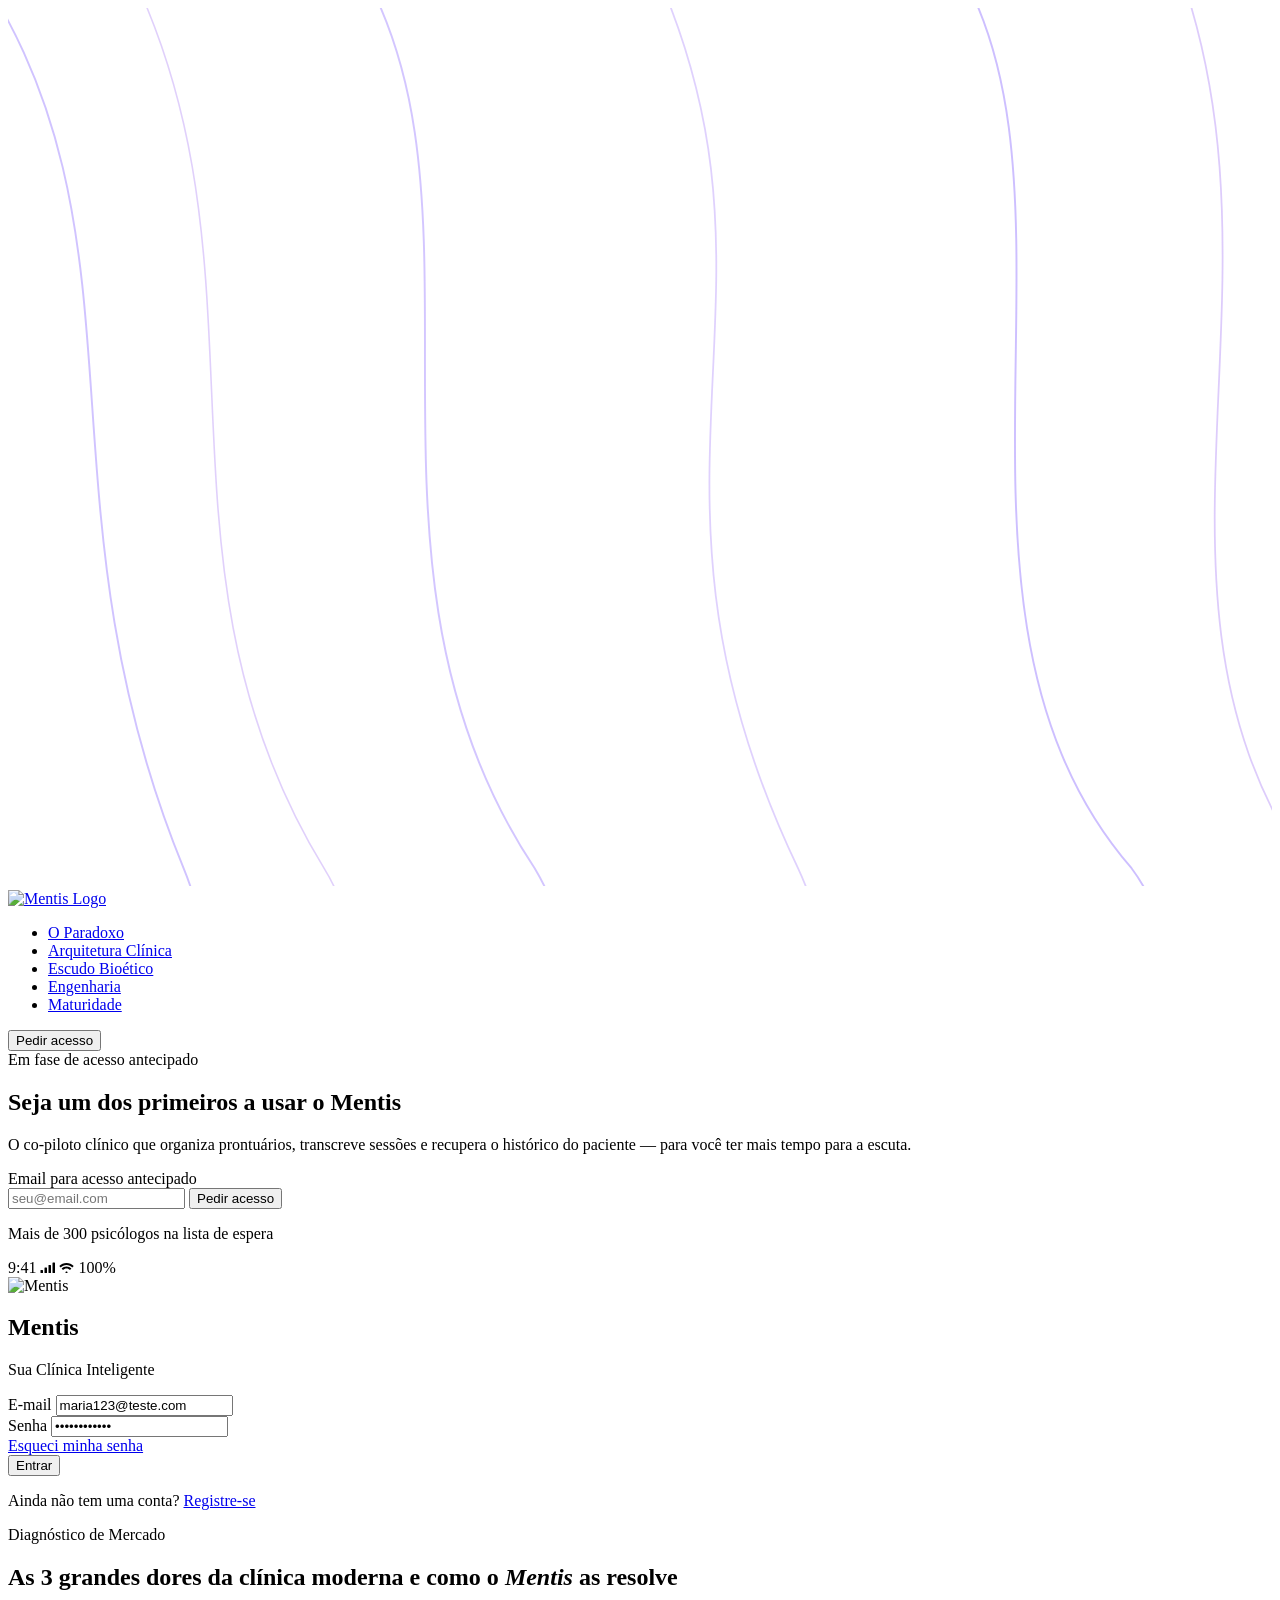
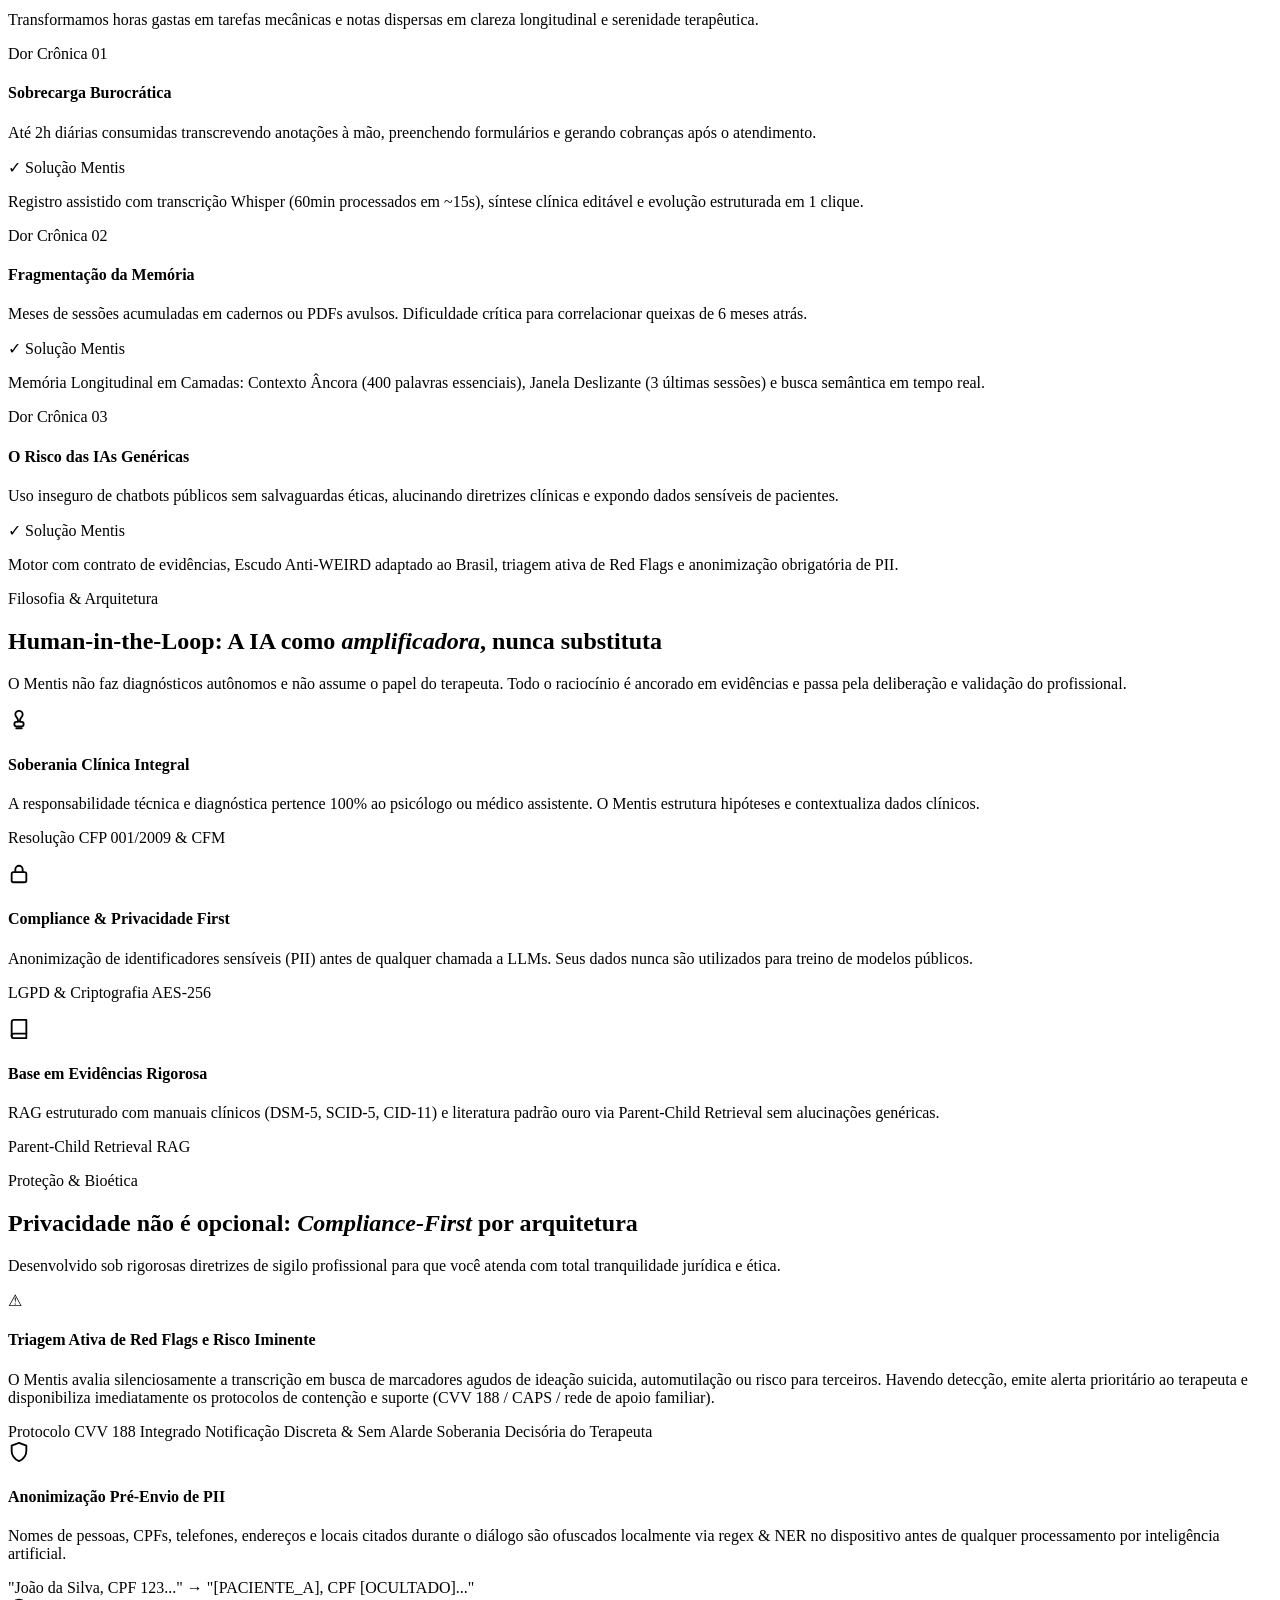
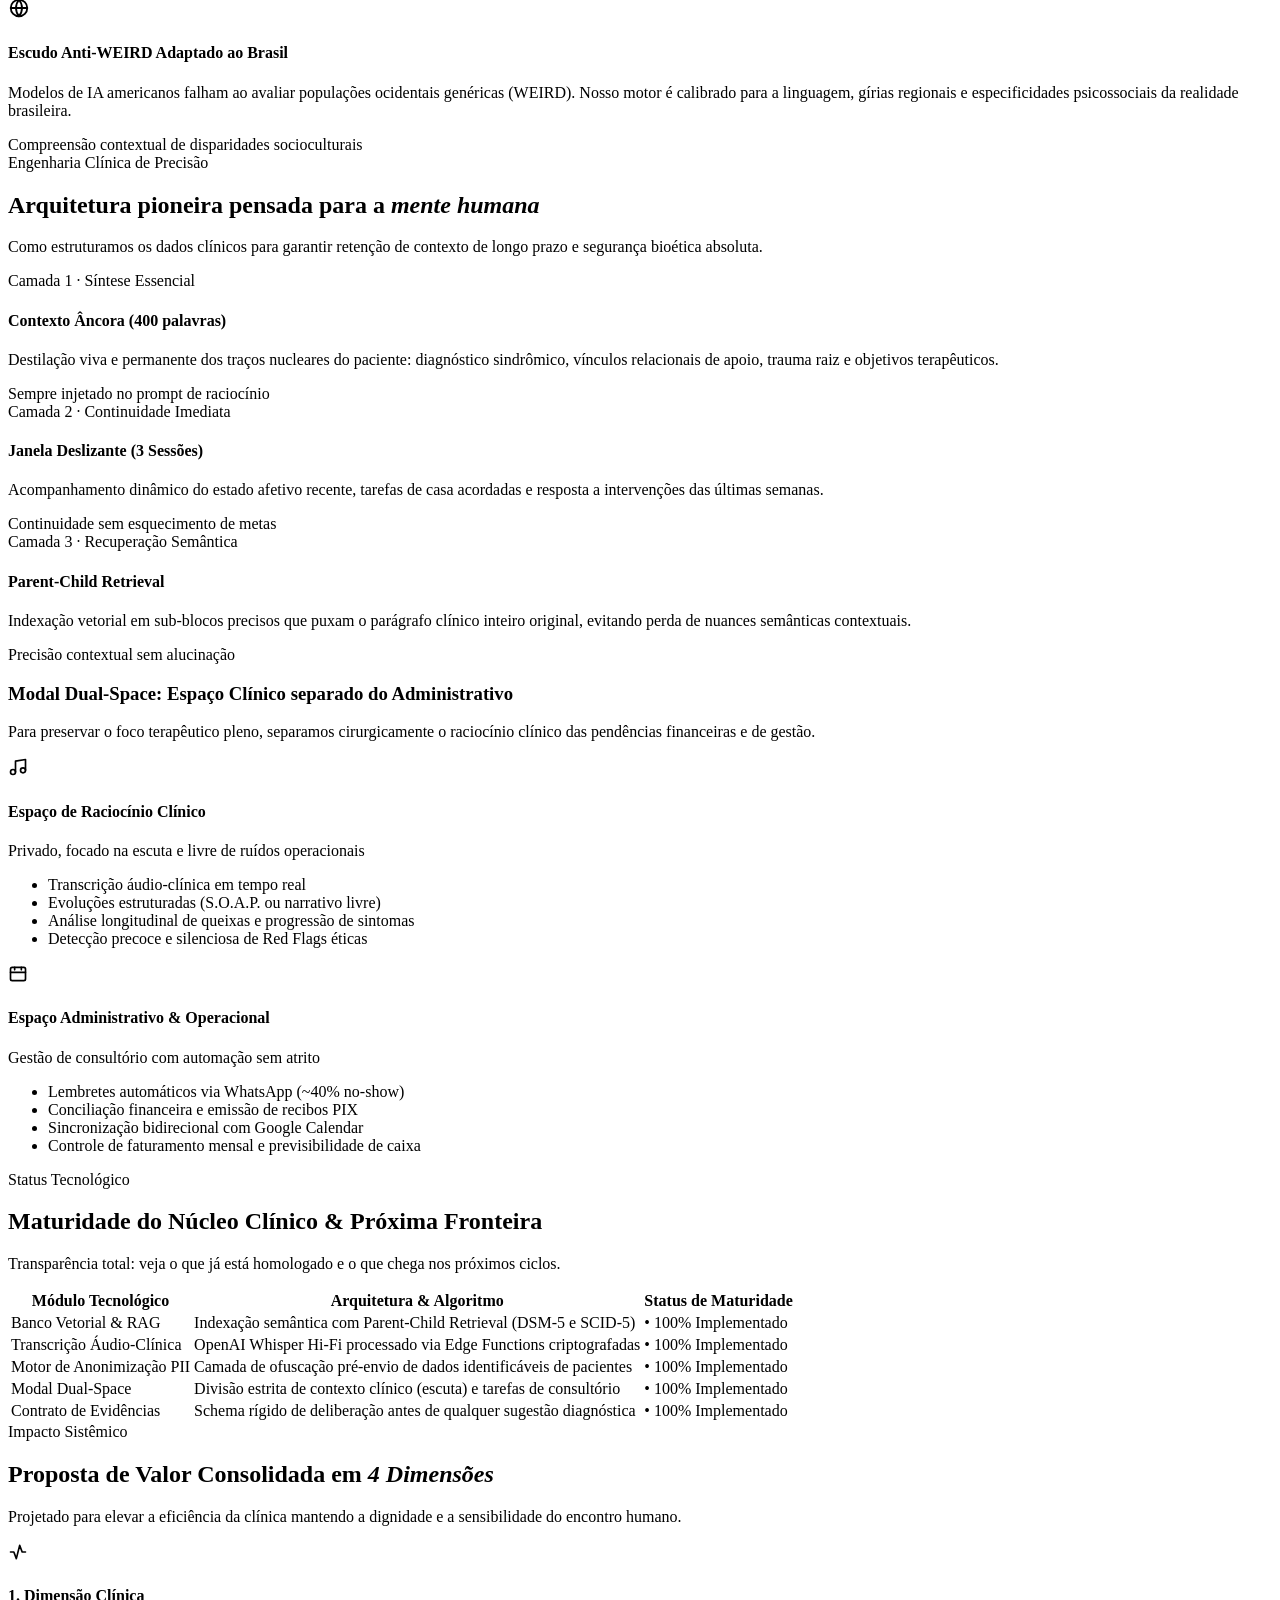
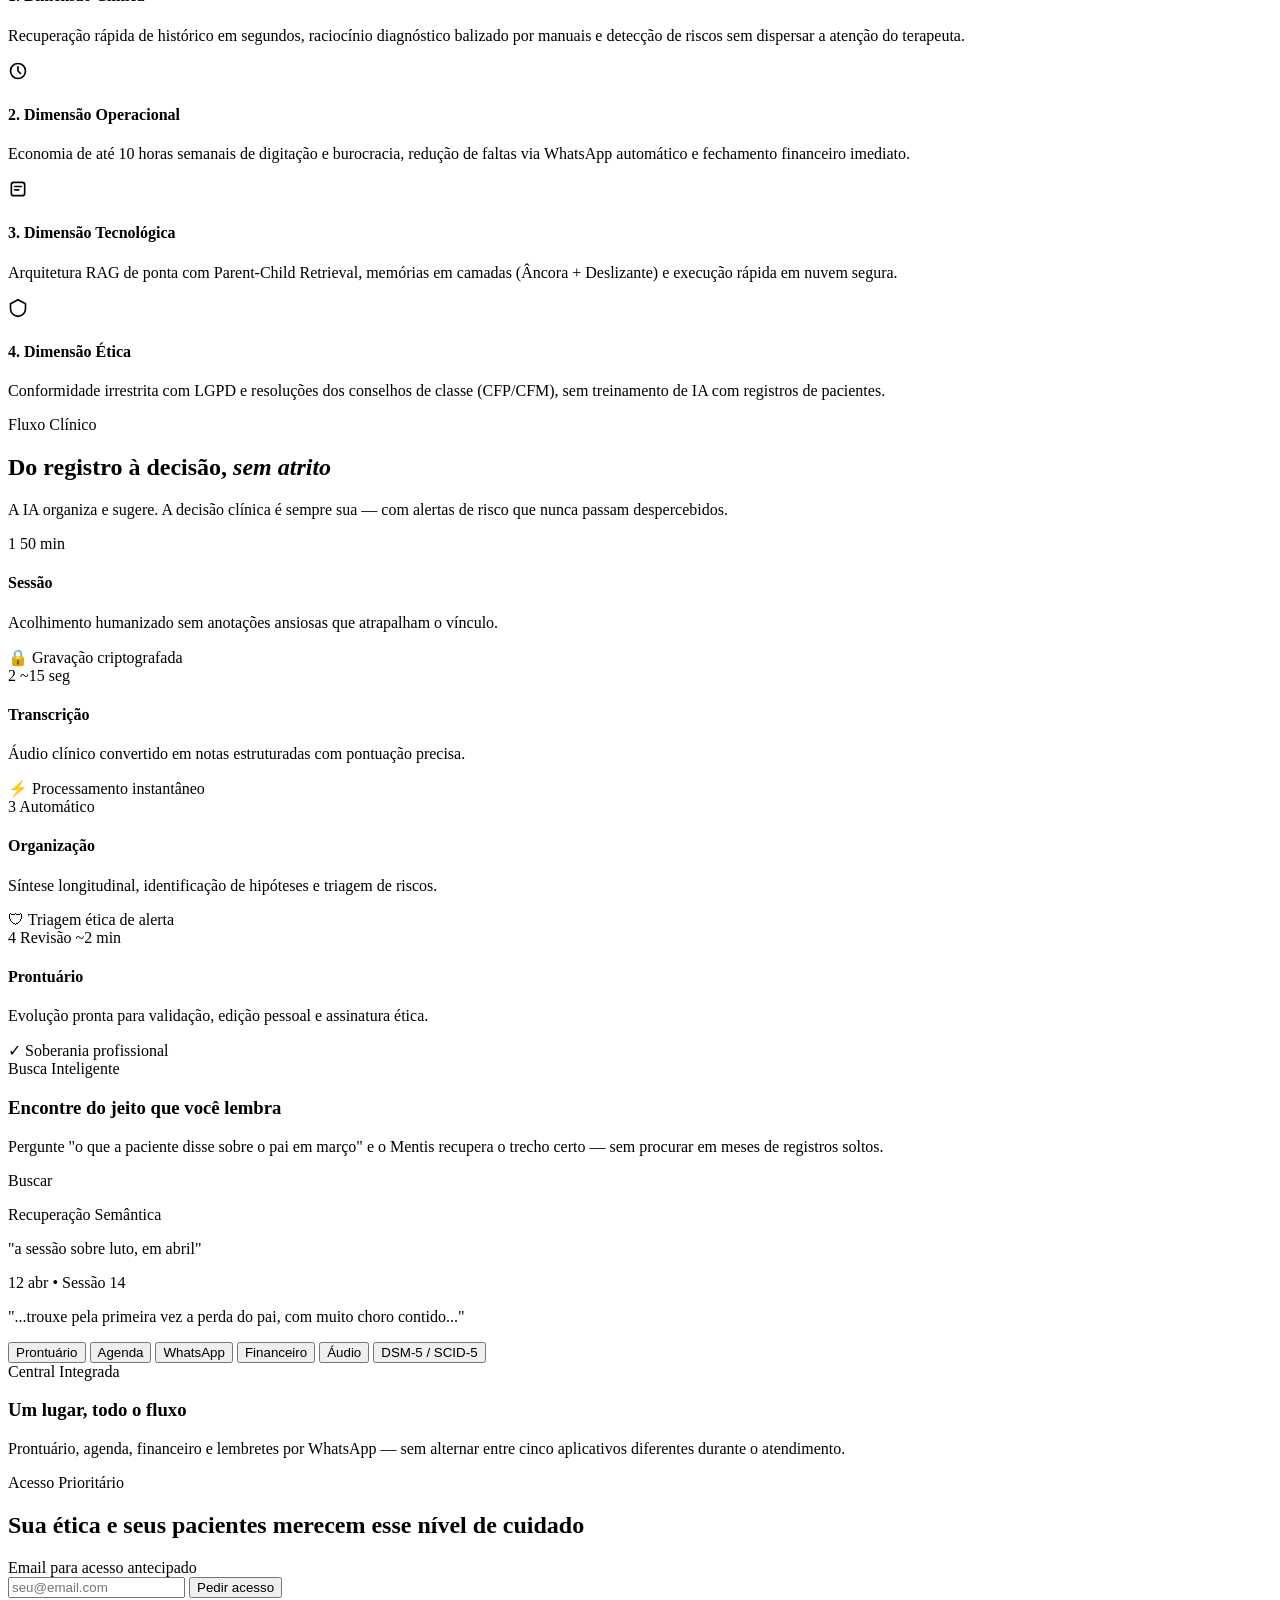
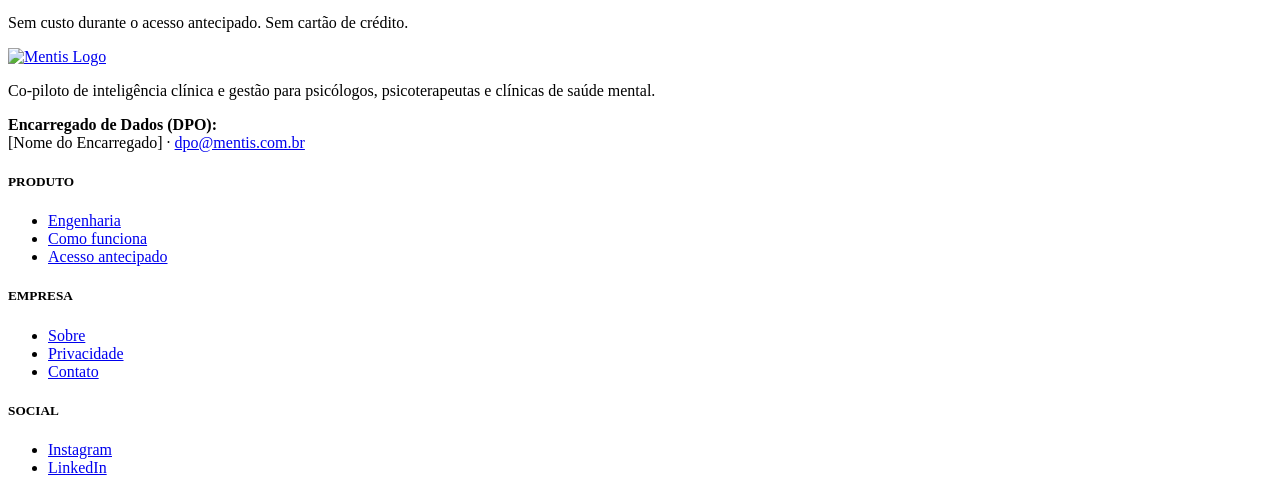
==== index.html @ 3834ee6a "Add files via upload" ====
<!DOCTYPE html>
<html lang="pt-BR">
<head>
    <meta charset="UTF-8">
    <meta name="viewport" content="width=device-width, initial-scale=1.0">
    <title>Mentis - Co-piloto Clínico</title>
    <!-- Favicon (Ícone da aba do navegador) -->
    <link rel="icon" type="image/png" sizes="32x32" href="assets/images/favicon.png">
    <link rel="icon" type="image/png" sizes="16x16" href="assets/images/favicon.png">
    <link rel="apple-touch-icon" sizes="180x180" href="assets/images/favicon.png">
    <link rel="shortcut icon" href="favicon.ico">
    <link rel="stylesheet" href="styles/styles.css">
    <link rel="preconnect" href="https://fonts.googleapis.com">
    <link rel="preconnect" href="https://fonts.gstatic.com" crossorigin>
    <link href="https://fonts.googleapis.com/css2?family=Lora:ital,wght@0,400..700;1,400..700&family=Plus+Jakarta+Sans:ital,wght@0,400..800;1,400..800&display=swap" rel="stylesheet">
</head>
<body>
    <!-- Animated background wavy lines (evidentes e em movimento contínuo) -->
    <div class="bg-lines" aria-hidden="true">
        <svg viewBox="0 0 1440 1000" fill="none" xmlns="http://www.w3.org/2000/svg" preserveAspectRatio="none">
            <path d="M-60 -80 C 180 240, 20 540, 200 980 C 290 1200, 160 1400, 250 1700" stroke="rgba(110, 68, 255, 0.32)" stroke-width="2.2" class="wave-line wave-1"/>
            <path d="M120 -80 C 320 280, 140 620, 360 980 C 470 1160, 310 1360, 420 1700" stroke="rgba(124, 58, 237, 0.24)" stroke-width="1.8" class="wave-line wave-2"/>
            <path d="M380 -80 C 580 200, 360 620, 600 980 C 720 1180, 520 1380, 660 1700" stroke="rgba(110, 68, 255, 0.30)" stroke-width="2.2" class="wave-line wave-3"/>
            <path d="M720 -80 C 920 320, 680 520, 900 980 C 1020 1240, 820 1420, 960 1700" stroke="rgba(139, 92, 246, 0.28)" stroke-width="2" class="wave-line wave-4"/>
            <path d="M1060 -80 C 1260 180, 1020 680, 1280 980 C 1400 1140, 1210 1360, 1340 1700" stroke="rgba(110, 68, 255, 0.34)" stroke-width="2.2" class="wave-line wave-5"/>
            <path d="M1320 -80 C 1480 300, 1260 660, 1480 980 C 1580 1180, 1410 1380, 1520 1700" stroke="rgba(124, 58, 237, 0.26)" stroke-width="2" class="wave-line wave-6"/>
        </svg>
    </div>

    <header class="header">
        <div class="container header__content">
            <a href="#" class="logo" aria-label="Mentis Home" title="Mentis">
                <img src="assets/images/logo.png" alt="Mentis Logo" class="logo__img">
            </a>
            <nav class="nav">
                <ul class="nav__list">
                    <li class="nav__item"><a href="#paradoxo" class="nav__link">O Paradoxo</a></li>
                    <li class="nav__item"><a href="#arquitetura" class="nav__link">Arquitetura Clínica</a></li>
                    <li class="nav__item"><a href="#bioetico" class="nav__link">Escudo Bioético</a></li>
                    <li class="nav__item"><a href="#engenharia" class="nav__link">Engenharia</a></li>
                    <li class="nav__item"><a href="#maturidade" class="nav__link">Maturidade</a></li>
                </ul>
            </nav>
            <button class="btn btn--primary">Pedir acesso</button>
        </div>
    </header>

    <section class="hero" id="sobre">
        <div class="container hero__content">
            <div class="hero__text">
                <div class="status-bubble status-bubble--purple">
                    <span class="status-bubble__dot"></span> Em fase de acesso antecipado
                </div>
                <h1 class="hero__title">Seja um dos primeiros a usar o Mentis</h1>
                <p class="hero__description">
                    O co-piloto clínico que organiza prontuários, transcreve sessões e recupera o histórico do paciente — para você ter mais tempo para a escuta.
                </p>
                <form class="email-form hero__form" id="hero-form">
                    <label for="hero-email" class="visually-hidden">Email para acesso antecipado</label>
                    <div class="email-form__wrapper">
                        <input type="email" id="hero-email" placeholder="seu@email.com" class="email-form__input" required>
                        <button type="submit" class="btn btn--dark">Pedir acesso</button>
                    </div>
                </form>
                <div class="waiting-list">
                    <div class="avatar-group">
                        <span class="avatar avatar--1"></span>
                        <span class="avatar avatar--2"></span>
                        <span class="avatar avatar--3"></span>
                        <span class="avatar avatar--4"></span>
                    </div>
                    <p class="waiting-list__text">Mais de 300 psicólogos na lista de espera</p>
                </div>
            </div>
            
            <!-- Mockup iPhone X com email maria123@teste.com e botão animado -->
            <div class="hero__image">
                <div class="phone-mockup">
                    <div class="iphone-x">
                        <!-- Botões laterais físicos do iPhone X -->
                        <div class="iphone-x__btn-silent"></div>
                        <div class="iphone-x__btn-volup"></div>
                        <div class="iphone-x__btn-voldown"></div>
                        <div class="iphone-x__btn-power"></div>
                        
                        <!-- Moldura externa do iPhone X -->
                        <div class="iphone-x__frame">
                            <!-- Tela interna do iPhone X -->
                            <div class="iphone-x__screen">
                                <!-- Notch característico do iPhone X -->
                                <div class="iphone-x__notch">
                                    <div class="iphone-x__speaker"></div>
                                    <div class="iphone-x__camera"></div>
                                </div>

                                <!-- Barra de Status -->
                                <div class="phone-screen__topbar">
                                    <span class="phone-screen__time">9:41</span>
                                    <span class="phone-screen__icons">
                                        <svg width="15" height="11" viewBox="0 0 15 11" fill="currentColor" class="status-icon"><rect x="0.5" y="8" width="2.5" height="3" rx="0.5"/><rect x="4.5" y="5.5" width="2.5" height="5.5" rx="0.5"/><rect x="8.5" y="3" width="2.5" height="8" rx="0.5"/><rect x="12.5" y="0.5" width="2.5" height="10.5" rx="0.5"/></svg>
                                        <svg width="15" height="11" viewBox="0 0 15 11" fill="currentColor" class="status-icon"><path d="M7.5 3C9.8 3 11.8 3.9 13.3 5.4L14.7 4C12.8 2.2 10.3 1 7.5 1C4.7 1 2.2 2.2 0.3 4L1.7 5.4C3.2 3.9 5.2 3 7.5 3ZM7.5 6.5C8.9 6.5 10.1 7.1 11 8L12.4 6.6C11.1 5.4 9.4 4.5 7.5 4.5C5.6 4.5 3.9 5.4 2.6 6.6L4 8C4.9 7.1 6.1 6.5 7.5 6.5ZM7.5 9.5C8.1 9.5 8.5 9.9 8.5 10.5C8.5 11.1 8.1 11.5 7.5 11.5C6.9 11.5 6.5 11.1 6.5 10.5C6.5 9.9 6.9 9.5 7.5 9.5Z"/></svg>
                                        100%
                                    </span>
                                </div>
                                
                                <!-- Conteúdo interno com email maria123@teste.com -->
                                <div class="phone-login">
                                    <div class="login-brand">
                                        <div class="login-brand__icon-wrap">
                                            <img src="assets/images/mentis-infinity.png" alt="Mentis" class="login-brand__icon">
                                        </div>
                                        <h2 class="login-brand__title">Mentis</h2>
                                        <p class="login-brand__subtitle">Sua Clínica Inteligente</p>
                                    </div>

                                    <form class="login-form" onsubmit="event.preventDefault();">
                                        <div class="login-form__group">
                                            <label class="login-form__label">E-mail</label>
                                            <input type="email" class="login-form__input" value="maria123@teste.com" readonly>
                                        </div>

                                        <div class="login-form__group">
                                            <label class="login-form__label">Senha</label>
                                            <input type="password" class="login-form__input" value="123456789012" readonly>
                                        </div>

                                        <div class="login-form__forgot">
                                            <a href="#" class="login-form__forgot-link">Esqueci minha senha</a>
                                        </div>

                                        <!-- Botão que se movimenta ao passar o mouse -->
                                        <button type="button" class="login-btn-entrar">Entrar</button>

                                        <p class="login-footer-text">
                                            Ainda não tem uma conta? <a href="#" class="login-footer-link">Registre-se</a>
                                        </p>
                                    </form>
                                </div>

                                <!-- Barra Home Indicator clássica do iPhone X -->
                                <div class="iphone-x__home-indicator"></div>
                            </div>
                        </div>
                    </div>
                </div>
            </div>
        </div>
    </section>

    <!-- ===================== O PARADOXO (Diagnóstico de Mercado) ===================== -->
    <section class="pain-section" id="paradoxo">
        <div class="container">
            <div class="section-tagline-wrapper">
                <span class="tagline-badge">
                    <span class="tagline-badge__dot"></span> Diagnóstico de Mercado
                </span>
            </div>
            <h2 class="section-title section-title--centered">As 3 grandes dores da clínica moderna e como o <em class="text-accent">Mentis</em> as resolve</h2>
            <p class="section-description section-description--centered">
                Transformamos horas gastas em tarefas mecânicas e notas dispersas em clareza longitudinal e serenidade terapêutica.
            </p>
            <div class="feature-cards">
                <div class="card pain-card">
                    <span class="category-box category-box--danger">Dor Crônica 01</span>
                    <h4 class="card__title">Sobrecarga Burocrática</h4>
                    <p class="card__description">
                        Até 2h diárias consumidas transcrevendo anotações à mão, preenchendo formulários e gerando cobranças após o atendimento.
                    </p>
                    <div class="solution-box">
                        <p class="solution-box__title">&check; Solução Mentis</p>
                        <p class="solution-box__text">Registro assistido com transcrição Whisper (60min processados em ~15s), síntese clínica editável e evolução estruturada em 1 clique.</p>
                    </div>
                </div>
                <div class="card pain-card">
                    <span class="category-box category-box--warning">Dor Crônica 02</span>
                    <h4 class="card__title">Fragmentação da Memória</h4>
                    <p class="card__description">
                        Meses de sessões acumuladas em cadernos ou PDFs avulsos. Dificuldade crítica para correlacionar queixas de 6 meses atrás.
                    </p>
                    <div class="solution-box">
                        <p class="solution-box__title">&check; Solução Mentis</p>
                        <p class="solution-box__text">Memória Longitudinal em Camadas: Contexto Âncora (400 palavras essenciais), Janela Deslizante (3 últimas sessões) e busca semântica em tempo real.</p>
                    </div>
                </div>
                <div class="card pain-card">
                    <span class="category-box category-box--danger">Dor Crônica 03</span>
                    <h4 class="card__title">O Risco das IAs Genéricas</h4>
                    <p class="card__description">
                        Uso inseguro de chatbots públicos sem salvaguardas éticas, alucinando diretrizes clínicas e expondo dados sensíveis de pacientes.
                    </p>
                    <div class="solution-box">
                        <p class="solution-box__title">&check; Solução Mentis</p>
                        <p class="solution-box__text">Motor com contrato de evidências, Escudo Anti-WEIRD adaptado ao Brasil, triagem ativa de Red Flags e anonimização obrigatória de PII.</p>
                    </div>
                </div>
            </div>
        </div>
    </section>

    <!-- ===================== ARQUITETURA CLÍNICA (Human-in-the-Loop) ===================== -->
    <section class="philosophy-section" id="arquitetura">
        <div class="container">
            <div class="section-tagline-wrapper">
                <span class="tagline-badge">
                    <span class="tagline-badge__dot"></span> Filosofia &amp; Arquitetura
                </span>
            </div>
            <h2 class="section-title section-title--centered">Human-in-the-Loop: A IA como <em class="text-accent">amplificadora</em>, nunca substituta</h2>
            <p class="section-description section-description--centered">
                O Mentis não faz diagnósticos autônomos e não assume o papel do terapeuta. Todo o raciocínio é ancorado em evidências e passa pela deliberação e validação do profissional.
            </p>
            <div class="feature-cards">
                <div class="card icon-card">
                    <div class="icon-badge icon-badge--purple">
                        <svg width="22" height="22" viewBox="0 0 24 24" fill="none" stroke="currentColor" stroke-width="2" stroke-linecap="round" stroke-linejoin="round"><path d="M12 2a4 4 0 0 0-4 4c0 1.5.8 2.4 1.5 3.2C10.2 10 11 11 11 13v1H9a2 2 0 0 0-2 2v1a2 2 0 0 0 2 2h6a2 2 0 0 0 2-2v-1a2 2 0 0 0-2-2h-2v-1c0-2 .8-3 1.5-3.8.7-.8 1.5-1.7 1.5-3.2a4 4 0 0 0-4-4Z"/><path d="M9 21h6"/></svg>
                    </div>
                    <h4 class="card__title">Soberania Clínica Integral</h4>
                    <p class="card__description">
                        A responsabilidade técnica e diagnóstica pertence 100% ao psicólogo ou médico assistente. O Mentis estrutura hipóteses e contextualiza dados clínicos.
                    </p>
                    <p class="card__note card__note--purple">Resolução CFP 001/2009 &amp; CFM</p>
                </div>
                <div class="card icon-card">
                    <div class="icon-badge icon-badge--green">
                        <svg width="22" height="22" viewBox="0 0 24 24" fill="none" stroke="currentColor" stroke-width="2" stroke-linecap="round" stroke-linejoin="round"><rect x="4" y="10" width="16" height="11" rx="2"/><path d="M8 10V7a4 4 0 0 1 8 0v3"/></svg>
                    </div>
                    <h4 class="card__title">Compliance &amp; Privacidade First</h4>
                    <p class="card__description">
                        Anonimização de identificadores sensíveis (PII) antes de qualquer chamada a LLMs. Seus dados nunca são utilizados para treino de modelos públicos.
                    </p>
                    <p class="card__note card__note--green">LGPD &amp; Criptografia AES-256</p>
                </div>
                <div class="card icon-card">
                    <div class="icon-badge icon-badge--blue">
                        <svg width="22" height="22" viewBox="0 0 24 24" fill="none" stroke="currentColor" stroke-width="2" stroke-linecap="round" stroke-linejoin="round"><path d="M4 19.5A2.5 2.5 0 0 1 6.5 17H20"/><path d="M6.5 2H20v20H6.5A2.5 2.5 0 0 1 4 19.5v-15A2.5 2.5 0 0 1 6.5 2Z"/></svg>
                    </div>
                    <h4 class="card__title">Base em Evidências Rigorosa</h4>
                    <p class="card__description">
                        RAG estruturado com manuais clínicos (DSM-5, SCID-5, CID-11) e literatura padrão ouro via Parent-Child Retrieval sem alucinações genéricas.
                    </p>
                    <p class="card__note card__note--blue">Parent-Child Retrieval RAG</p>
                </div>
            </div>
        </div>
    </section>

    <!-- ===================== ESCUDO BIOÉTICO (Proteção & Bioética) ===================== -->
    <section class="bioethics-section" id="bioetico">
        <div class="container">
            <div class="section-tagline-wrapper">
                <span class="tagline-badge">
                    <span class="tagline-badge__dot"></span> Proteção &amp; Bioética
                </span>
            </div>
            <h2 class="section-title section-title--centered">Privacidade não é opcional: <em class="text-accent">Compliance-First</em> por arquitetura</h2>
            <p class="section-description section-description--centered">
                Desenvolvido sob rigorosas diretrizes de sigilo profissional para que você atenda com total tranquilidade jurídica e ética.
            </p>
            <div class="alert-box">
                <div class="alert-box__icon">&#9888;</div>
                <div class="alert-box__body">
                    <h4 class="alert-box__title">Triagem Ativa de Red Flags e Risco Iminente</h4>
                    <p class="alert-box__text">
                        O Mentis avalia silenciosamente a transcrição em busca de marcadores agudos de ideação suicida, automutilação ou risco para terceiros. Havendo detecção, emite alerta prioritário ao terapeuta e disponibiliza imediatamente os protocolos de contenção e suporte (CVV 188 / CAPS / rede de apoio familiar).
                    </p>
                    <div class="alert-box__tags">
                        <span class="pill-tag pill-tag--danger">Protocolo CVV 188 Integrado</span>
                        <span class="pill-tag pill-tag--danger">Notificação Discreta &amp; Sem Alarde</span>
                        <span class="pill-tag pill-tag--danger">Soberania Decisória do Terapeuta</span>
                    </div>
                </div>
            </div>
            <div class="feature-cards feature-cards--top-gap">
                <div class="card icon-card">
                    <div class="icon-badge icon-badge--purple">
                        <svg width="22" height="22" viewBox="0 0 24 24" fill="none" stroke="currentColor" stroke-width="2" stroke-linecap="round" stroke-linejoin="round"><path d="M12 2 4 5v6c0 5 3.4 9 8 11 4.6-2 8-6 8-11V5l-8-3Z"/></svg>
                    </div>
                    <h4 class="card__title">Anonimização Pré-Envio de PII</h4>
                    <p class="card__description">
                        Nomes de pessoas, CPFs, telefones, endereços e locais citados durante o diálogo são ofuscados localmente via regex &amp; NER no dispositivo antes de qualquer processamento por inteligência artificial.
                    </p>
                    <div class="code-box">"João da Silva, CPF 123..." &rarr; "[PACIENTE_A], CPF [OCULTADO]..."</div>
                </div>
                <div class="card icon-card">
                    <div class="icon-badge icon-badge--blue">
                        <svg width="22" height="22" viewBox="0 0 24 24" fill="none" stroke="currentColor" stroke-width="2" stroke-linecap="round" stroke-linejoin="round"><circle cx="12" cy="12" r="9"/><path d="M3 12h18M12 3a14 14 0 0 1 0 18 14 14 0 0 1 0-18Z"/></svg>
                    </div>
                    <h4 class="card__title">Escudo Anti-WEIRD Adaptado ao Brasil</h4>
                    <p class="card__description">
                        Modelos de IA americanos falham ao avaliar populações ocidentais genéricas (WEIRD). Nosso motor é calibrado para a linguagem, gírias regionais e especificidades psicossociais da realidade brasileira.
                    </p>
                    <div class="code-box">Compreensão contextual de disparidades socioculturais</div>
                </div>
            </div>
        </div>
    </section>

    <!-- ===================== ENGENHARIA (Engenharia Clínica de Precisão + Modal Dual-Space) ===================== -->
    <section class="engineering-section" id="engenharia">
        <div class="container">
            <div class="section-tagline-wrapper">
                <span class="tagline-badge">
                    <span class="tagline-badge__dot"></span> Engenharia Clínica de Precisão
                </span>
            </div>
            <h2 class="section-title section-title--centered">Arquitetura pioneira pensada para a <em class="text-accent">mente humana</em></h2>
            <p class="section-description section-description--centered">
                Como estruturamos os dados clínicos para garantir retenção de contexto de longo prazo e segurança bioética absoluta.
            </p>
            <div class="feature-cards">
                <div class="card icon-card">
                    <span class="category-box">Camada 1 &middot; Síntese Essencial</span>
                    <h4 class="card__title">Contexto Âncora (400 palavras)</h4>
                    <p class="card__description">
                        Destilação viva e permanente dos traços nucleares do paciente: diagnóstico sindrômico, vínculos relacionais de apoio, trauma raiz e objetivos terapêuticos.
                    </p>
                    <div class="code-box">Sempre injetado no prompt de raciocínio</div>
                </div>
                <div class="card icon-card">
                    <span class="category-box">Camada 2 &middot; Continuidade Imediata</span>
                    <h4 class="card__title">Janela Deslizante (3 Sessões)</h4>
                    <p class="card__description">
                        Acompanhamento dinâmico do estado afetivo recente, tarefas de casa acordadas e resposta a intervenções das últimas semanas.
                    </p>
                    <div class="code-box">Continuidade sem esquecimento de metas</div>
                </div>
                <div class="card icon-card">
                    <span class="category-box">Camada 3 &middot; Recuperação Semântica</span>
                    <h4 class="card__title">Parent-Child Retrieval</h4>
                    <p class="card__description">
                        Indexação vetorial em sub-blocos precisos que puxam o parágrafo clínico inteiro original, evitando perda de nuances semânticas contextuais.
                    </p>
                    <div class="code-box">Precisão contextual sem alucinação</div>
                </div>
            </div>

            <div class="subsection">
                <h3 class="subsection-title">Modal Dual-Space: Espaço Clínico separado do Administrativo</h3>
                <p class="section-description section-description--centered">
                    Para preservar o foco terapêutico pleno, separamos cirurgicamente o raciocínio clínico das pendências financeiras e de gestão.
                </p>
                <div class="dual-space-grid">
                    <div class="dual-card dual-card--purple">
                        <div class="dual-card__header">
                            <div class="icon-badge icon-badge--purple">
                                <svg width="20" height="20" viewBox="0 0 24 24" fill="none" stroke="currentColor" stroke-width="2" stroke-linecap="round" stroke-linejoin="round"><path d="M9 18V5l12-2v13"/><circle cx="6" cy="18" r="3"/><circle cx="18" cy="16" r="3"/></svg>
                            </div>
                            <div>
                                <h4 class="dual-card__title">Espaço de Raciocínio Clínico</h4>
                                <p class="dual-card__subtitle">Privado, focado na escuta e livre de ruídos operacionais</p>
                            </div>
                        </div>
                        <ul class="check-list">
                            <li>Transcrição áudio-clínica em tempo real</li>
                            <li>Evoluções estruturadas (S.O.A.P. ou narrativo livre)</li>
                            <li>Análise longitudinal de queixas e progressão de sintomas</li>
                            <li>Detecção precoce e silenciosa de Red Flags éticas</li>
                        </ul>
                    </div>
                    <div class="dual-card dual-card--green">
                        <div class="dual-card__header">
                            <div class="icon-badge icon-badge--green">
                                <svg width="20" height="20" viewBox="0 0 24 24" fill="none" stroke="currentColor" stroke-width="2" stroke-linecap="round" stroke-linejoin="round"><rect x="3" y="4" width="18" height="16" rx="2"/><path d="M3 10h18M8 4v3M16 4v3"/></svg>
                            </div>
                            <div>
                                <h4 class="dual-card__title">Espaço Administrativo &amp; Operacional</h4>
                                <p class="dual-card__subtitle">Gestão de consultório com automação sem atrito</p>
                            </div>
                        </div>
                        <ul class="check-list">
                            <li>Lembretes automáticos via WhatsApp (~40% no-show)</li>
                            <li>Conciliação financeira e emissão de recibos PIX</li>
                            <li>Sincronização bidirecional com Google Calendar</li>
                            <li>Controle de faturamento mensal e previsibilidade de caixa</li>
                        </ul>
                    </div>
                </div>
            </div>
        </div>
    </section>

    <!-- ===================== MATURIDADE (Status Tecnológico) ===================== -->
    <section class="maturity-section" id="maturidade">
        <div class="container">
            <div class="section-tagline-wrapper">
                <span class="tagline-badge">
                    <span class="tagline-badge__dot"></span> Status Tecnológico
                </span>
            </div>
            <h2 class="section-title section-title--centered">Maturidade do Núcleo Clínico &amp; Próxima Fronteira</h2>
            <p class="section-description section-description--centered">
                Transparência total: veja o que já está homologado e o que chega nos próximos ciclos.
            </p>
            <div class="maturity-table-wrapper">
                <table class="maturity-table">
                    <thead>
                        <tr>
                            <th>Módulo Tecnológico</th>
                            <th>Arquitetura &amp; Algoritmo</th>
                            <th>Status de Maturidade</th>
                        </tr>
                    </thead>
                    <tbody>
                        <tr>
                            <td class="maturity-table__module">Banco Vetorial &amp; RAG</td>
                            <td>Indexação semântica com Parent-Child Retrieval (DSM-5 e SCID-5)</td>
                            <td><span class="pill-status pill-status--success">&bull; 100% Implementado</span></td>
                        </tr>
                        <tr>
                            <td class="maturity-table__module">Transcrição Áudio-Clínica</td>
                            <td>OpenAI Whisper Hi-Fi processado via Edge Functions criptografadas</td>
                            <td><span class="pill-status pill-status--success">&bull; 100% Implementado</span></td>
                        </tr>
                        <tr>
                            <td class="maturity-table__module">Motor de Anonimização PII</td>
                            <td>Camada de ofuscação pré-envio de dados identificáveis de pacientes</td>
                            <td><span class="pill-status pill-status--success">&bull; 100% Implementado</span></td>
                        </tr>
                        <tr>
                            <td class="maturity-table__module">Modal Dual-Space</td>
                            <td>Divisão estrita de contexto clínico (escuta) e tarefas de consultório</td>
                            <td><span class="pill-status pill-status--success">&bull; 100% Implementado</span></td>
                        </tr>
                        <tr>
                            <td class="maturity-table__module">Contrato de Evidências</td>
                            <td>Schema rígido de deliberação antes de qualquer sugestão diagnóstica</td>
                            <td><span class="pill-status pill-status--success">&bull; 100% Implementado</span></td>
                        </tr>
                    </tbody>
                </table>
            </div>
        </div>
    </section>

    <!-- ===================== IMPACTO SISTÊMICO (Proposta de Valor) ===================== -->
    <section class="impact-section" id="impacto">
        <div class="container">
            <div class="section-tagline-wrapper">
                <span class="tagline-badge">
                    <span class="tagline-badge__dot"></span> Impacto Sistêmico
                </span>
            </div>
            <h2 class="section-title section-title--centered">Proposta de Valor Consolidada em <em class="text-accent">4 Dimensões</em></h2>
            <p class="section-description section-description--centered">
                Projetado para elevar a eficiência da clínica mantendo a dignidade e a sensibilidade do encontro humano.
            </p>
            <div class="impact-grid">
                <div class="card icon-card">
                    <div class="icon-badge icon-badge--purple">
                        <svg width="20" height="20" viewBox="0 0 24 24" fill="none" stroke="currentColor" stroke-width="2" stroke-linecap="round" stroke-linejoin="round"><path d="M3 12h4l3 8 4-16 3 8h4"/></svg>
                    </div>
                    <h4 class="card__title">1. Dimensão Clínica</h4>
                    <p class="card__description">
                        Recuperação rápida de histórico em segundos, raciocínio diagnóstico balizado por manuais e detecção de riscos sem dispersar a atenção do terapeuta.
                    </p>
                </div>
                <div class="card icon-card">
                    <div class="icon-badge icon-badge--blue">
                        <svg width="20" height="20" viewBox="0 0 24 24" fill="none" stroke="currentColor" stroke-width="2" stroke-linecap="round" stroke-linejoin="round"><circle cx="12" cy="12" r="9"/><path d="M12 7v5l3 3"/></svg>
                    </div>
                    <h4 class="card__title">2. Dimensão Operacional</h4>
                    <p class="card__description">
                        Economia de até 10 horas semanais de digitação e burocracia, redução de faltas via WhatsApp automático e fechamento financeiro imediato.
                    </p>
                </div>
                <div class="card icon-card">
                    <div class="icon-badge icon-badge--green">
                        <svg width="20" height="20" viewBox="0 0 24 24" fill="none" stroke="currentColor" stroke-width="2" stroke-linecap="round" stroke-linejoin="round"><rect x="4" y="4" width="16" height="16" rx="3"/><path d="M8 9h8M8 13h5"/></svg>
                    </div>
                    <h4 class="card__title">3. Dimensão Tecnológica</h4>
                    <p class="card__description">
                        Arquitetura RAG de ponta com Parent-Child Retrieval, memórias em camadas (Âncora + Deslizante) e execução rápida em nuvem segura.
                    </p>
                </div>
                <div class="card icon-card">
                    <div class="icon-badge icon-badge--amber">
                        <svg width="20" height="20" viewBox="0 0 24 24" fill="none" stroke="currentColor" stroke-width="2" stroke-linecap="round" stroke-linejoin="round"><path d="M12 2 3 7v6c0 5 3.8 8.5 9 9 5.2-.5 9-4 9-9V7l-9-5Z"/></svg>
                    </div>
                    <h4 class="card__title">4. Dimensão Ética</h4>
                    <p class="card__description">
                        Conformidade irrestrita com LGPD e resoluções dos conselhos de classe (CFP/CFM), sem treinamento de IA com registros de pacientes.
                    </p>
                </div>
            </div>
        </div>
    </section>

    <section class="how-it-works" id="fluxo">
        <div class="container">
            <!-- Caixa branca na palavra de destaque -->
            <div class="section-tagline-wrapper">
                <span class="tagline-badge">
                    <span class="tagline-badge__dot"></span> Fluxo Clínico
                </span>
            </div>
            <h2 class="section-title section-title--centered">Do registro à decisão, <em class="text-accent">sem atrito</em></h2>
            <p class="section-description section-description--centered">
                A IA organiza e sugere. A decisão clínica é sempre sua — com alertas de risco que nunca passam despercebidos.
            </p>
            <div class="flow-steps">
                <div class="card flow-step">
                    <div class="flow-step__top">
                        <span class="flow-step__number">1</span>
                        <span class="flow-step__meta">50 min</span>
                    </div>
                    <h4 class="card__title">Sessão</h4>
                    <p class="card__description">Acolhimento humanizado sem anotações ansiosas que atrapalham o vínculo.</p>
                    <div class="flow-step__footer">&#128274; Gravação criptografada</div>
                </div>
                <div class="card flow-step">
                    <div class="flow-step__top">
                        <span class="flow-step__number">2</span>
                        <span class="flow-step__meta">~15 seg</span>
                    </div>
                    <h4 class="card__title">Transcrição</h4>
                    <p class="card__description">Áudio clínico convertido em notas estruturadas com pontuação precisa.</p>
                    <div class="flow-step__footer">&#9889; Processamento instantâneo</div>
                </div>
                <div class="card flow-step">
                    <div class="flow-step__top">
                        <span class="flow-step__number">3</span>
                        <span class="flow-step__meta">Automático</span>
                    </div>
                    <h4 class="card__title">Organização</h4>
                    <p class="card__description">Síntese longitudinal, identificação de hipóteses e triagem de riscos.</p>
                    <div class="flow-step__footer">&#128737; Triagem ética de alerta</div>
                </div>
                <div class="card flow-step">
                    <div class="flow-step__top">
                        <span class="flow-step__number">4</span>
                        <span class="flow-step__meta">Revisão ~2 min</span>
                    </div>
                    <h4 class="card__title">Prontuário</h4>
                    <p class="card__description">Evolução pronta para validação, edição pessoal e assinatura ética.</p>
                    <div class="flow-step__footer">&check; Soberania profissional</div>
                </div>
            </div>
        </div>
    </section>

    <section class="find-your-way">
        <div class="container">
            <div class="find-your-way__content">
                <div class="find-your-way__text">
                    <!-- Caixa branca na palavra de destaque -->
                    <div class="section-tagline-wrapper section-tagline-wrapper--left">
                        <span class="tagline-badge">
                            <span class="tagline-badge__dot"></span> Busca Inteligente
                        </span>
                    </div>
                    <h3 class="section-title">Encontre do jeito que você lembra</h3>
                    <p class="section-description">
                        Pergunte "o que a paciente disse sobre o pai em março" e o Mentis recupera o trecho certo — sem procurar em meses de registros soltos.
                    </p>
                </div>
                <div class="mock-ui-wrapper">
                    <div class="mock-ui mock-ui--search">
                        <div class="mock-ui__top">
                            <p class="mock-ui__title">Buscar</p>
                            <span class="category-box category-box--sm">Recuperação Semântica</span>
                        </div>
                        <p class="mock-ui__query">"a sessão sobre luto, em abril"</p>
                        <div class="mock-ui__result">
                            <p class="mock-ui__date">12 abr &bull; Sessão 14</p>
                            <p class="mock-ui__snippet">"...trouxe pela primeira vez a perda do pai, com muito choro contido..."</p>
                        </div>
                        <div class="mock-ui__dots">
                            <span class="dot"></span>
                            <span class="dot"></span>
                            <span class="dot"></span>
                            <span class="dot"></span>
                        </div>
                    </div>
                </div>
            </div>
        </div>
    </section>

    <section class="all-the-flow">
        <div class="container">
            <div class="all-the-flow__content">
                <div class="all-the-flow__buttons">
                    <button class="btn-flow"><span class="flow-dot flow-dot--purple"></span> Prontuário</button>
                    <button class="btn-flow"><span class="flow-dot flow-dot--purple"></span> Agenda</button>
                    <button class="btn-flow"><span class="flow-dot flow-dot--purple"></span> WhatsApp</button>
                    <button class="btn-flow"><span class="flow-dot flow-dot--purple"></span> Financeiro</button>
                    <button class="btn-flow"><span class="flow-dot flow-dot--purple"></span> Áudio</button>
                    <button class="btn-flow"><span class="flow-dot flow-dot--purple"></span> DSM-5 / SCID-5</button>
                </div>
                <div class="all-the-flow__text">
                    <!-- Caixa branca na palavra de destaque -->
                    <div class="section-tagline-wrapper section-tagline-wrapper--left">
                        <span class="tagline-badge">
                            <span class="tagline-badge__dot"></span> Central Integrada
                        </span>
                    </div>
                    <h3 class="section-title">Um lugar, todo o fluxo</h3>
                    <p class="section-description">
                        Prontuário, agenda, financeiro e lembretes por WhatsApp — sem alternar entre cinco aplicativos diferentes durante o atendimento.
                    </p>
                </div>
            </div>
        </div>
    </section>

    <section class="final-cta" id="contato">
        <div class="container final-cta__content">
            <!-- Caixa branca na palavra de destaque -->
            <div class="section-tagline-wrapper">
                <span class="tagline-badge">
                    <span class="tagline-badge__dot"></span> Acesso Prioritário
                </span>
            </div>
            <h2 class="section-title section-title--centered">Sua ética e seus pacientes merecem esse nível de cuidado</h2>
            <form class="email-form final-cta__form" id="final-cta-form">
                <label for="final-cta-email" class="visually-hidden">Email para acesso antecipado</label>
                <div class="email-form__wrapper">
                    <input type="email" id="final-cta-email" placeholder="seu@email.com" class="email-form__input" required>
                    <button type="submit" class="btn btn--primary">Pedir acesso</button>
                </div>
            </form>
            <p class="final-cta__note">Sem custo durante o acesso antecipado. Sem cartão de crédito.</p>
        </div>
    </section>

    <footer class="footer">
        <div class="container footer__content">
            <div class="footer__brand">
                <a href="#" class="logo" aria-label="Mentis Home">
                    <img src="assets/images/logo.png" alt="Mentis Logo" class="logo__img logo__img--footer">
                </a>
                <p class="footer__description">
                    Co-piloto de inteligência clínica e gestão para psicólogos, psicoterapeutas e clínicas de saúde mental.
                </p>
                <p class="footer__dpo">
                    <strong>Encarregado de Dados (DPO):</strong><br>
                    [Nome do Encarregado] &middot; <a href="mailto:dpo@mentis.com.br" class="footer__link">dpo@mentis.com.br</a>
                </p>
            </div>
            <div class="footer__links-group">
                <div class="footer__links-column">
                    <h5 class="footer__links-title">PRODUTO</h5>
                    <ul class="footer__links-list">
                        <li><a href="#engenharia" class="footer__link">Engenharia</a></li>
                        <li><a href="#fluxo" class="footer__link">Como funciona</a></li>
                        <li><a href="#sobre" class="footer__link">Acesso antecipado</a></li>
                    </ul>
                </div>
                <div class="footer__links-column">
                    <h5 class="footer__links-title">EMPRESA</h5>
                    <ul class="footer__links-list">
                        <li><a href="#arquitetura" class="footer__link">Sobre</a></li>
                        <li><a href="privacidade.html" class="footer__link">Privacidade</a></li>
                        <li><a href="#contato" class="footer__link">Contato</a></li>
                    </ul>
                </div>
                <div class="footer__links-column">
                    <h5 class="footer__links-title">SOCIAL</h5>
                    <ul class="footer__links-list">
                        <li><a href="#" class="footer__link">Instagram</a></li>
                        <li><a href="#" class="footer__link">LinkedIn</a></li>
                    </ul>
                </div>
            </div>
        </div>
    </footer>
</body>
</html>
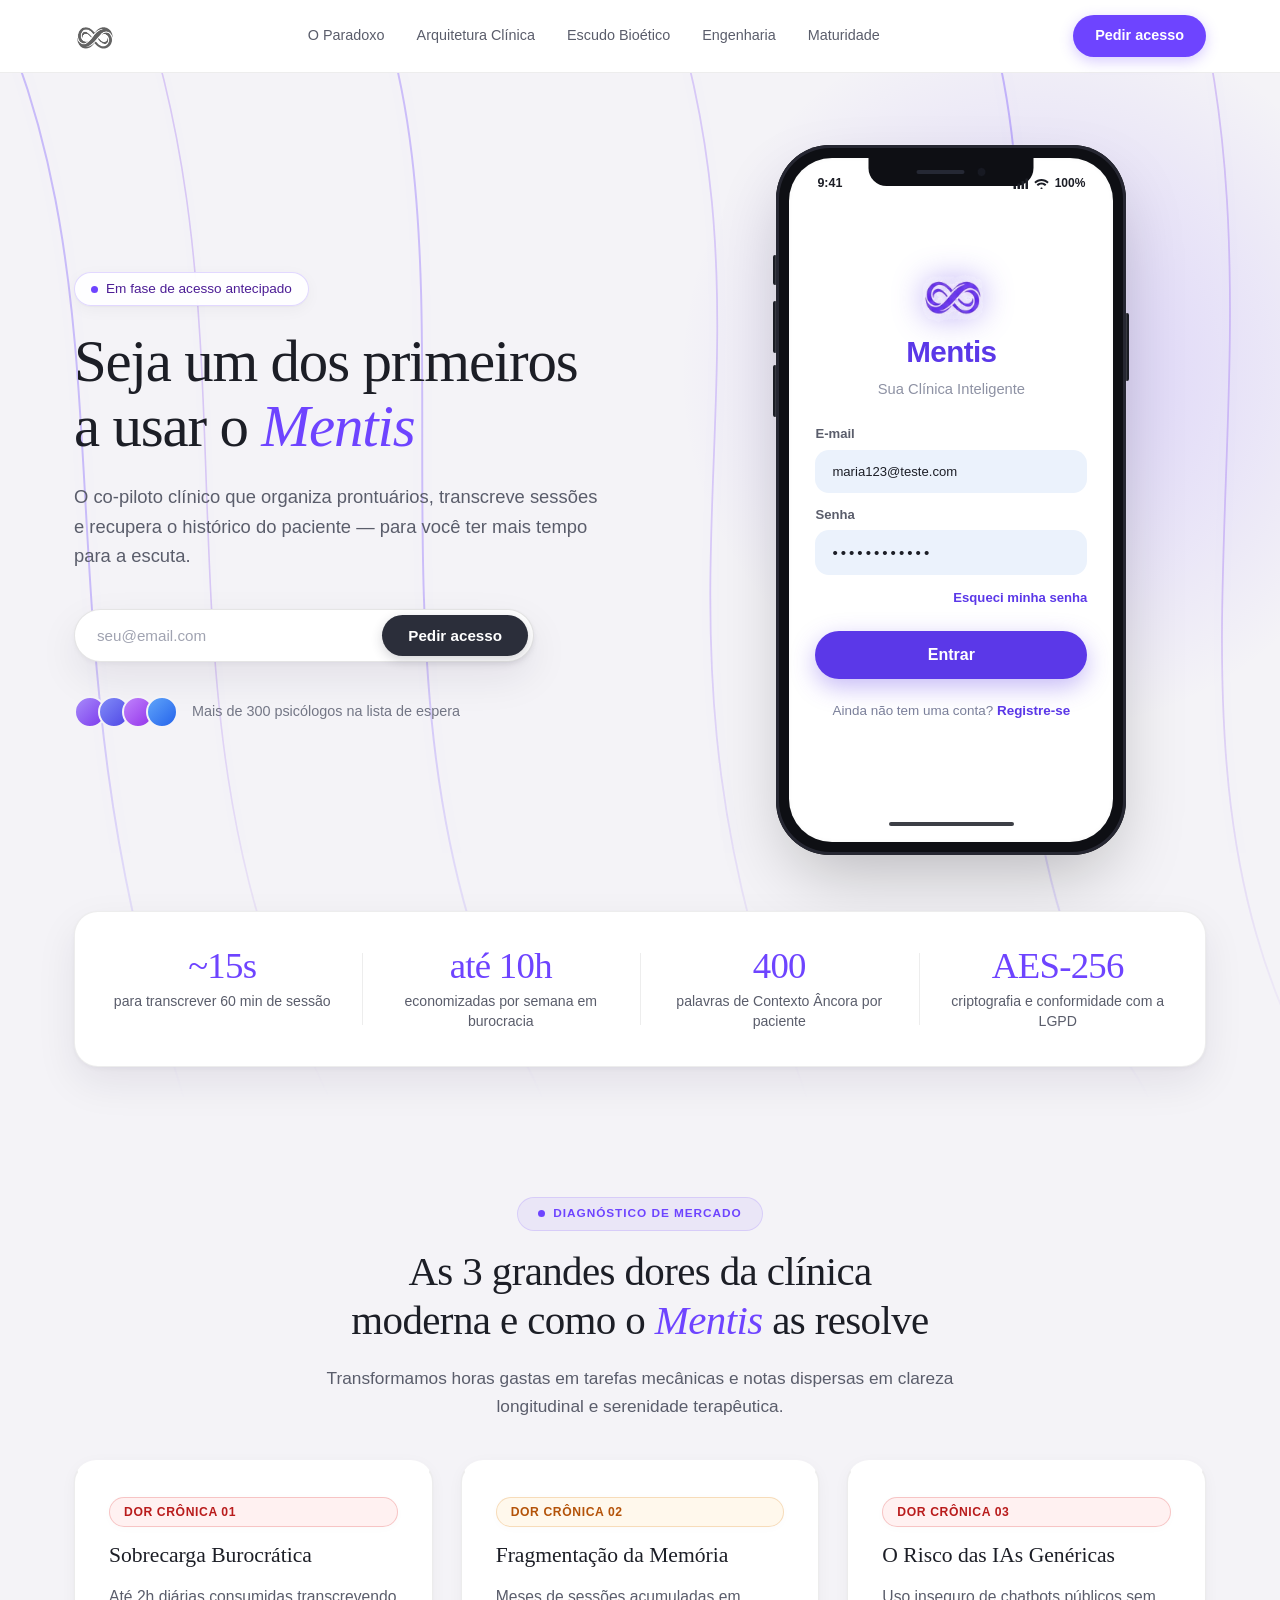
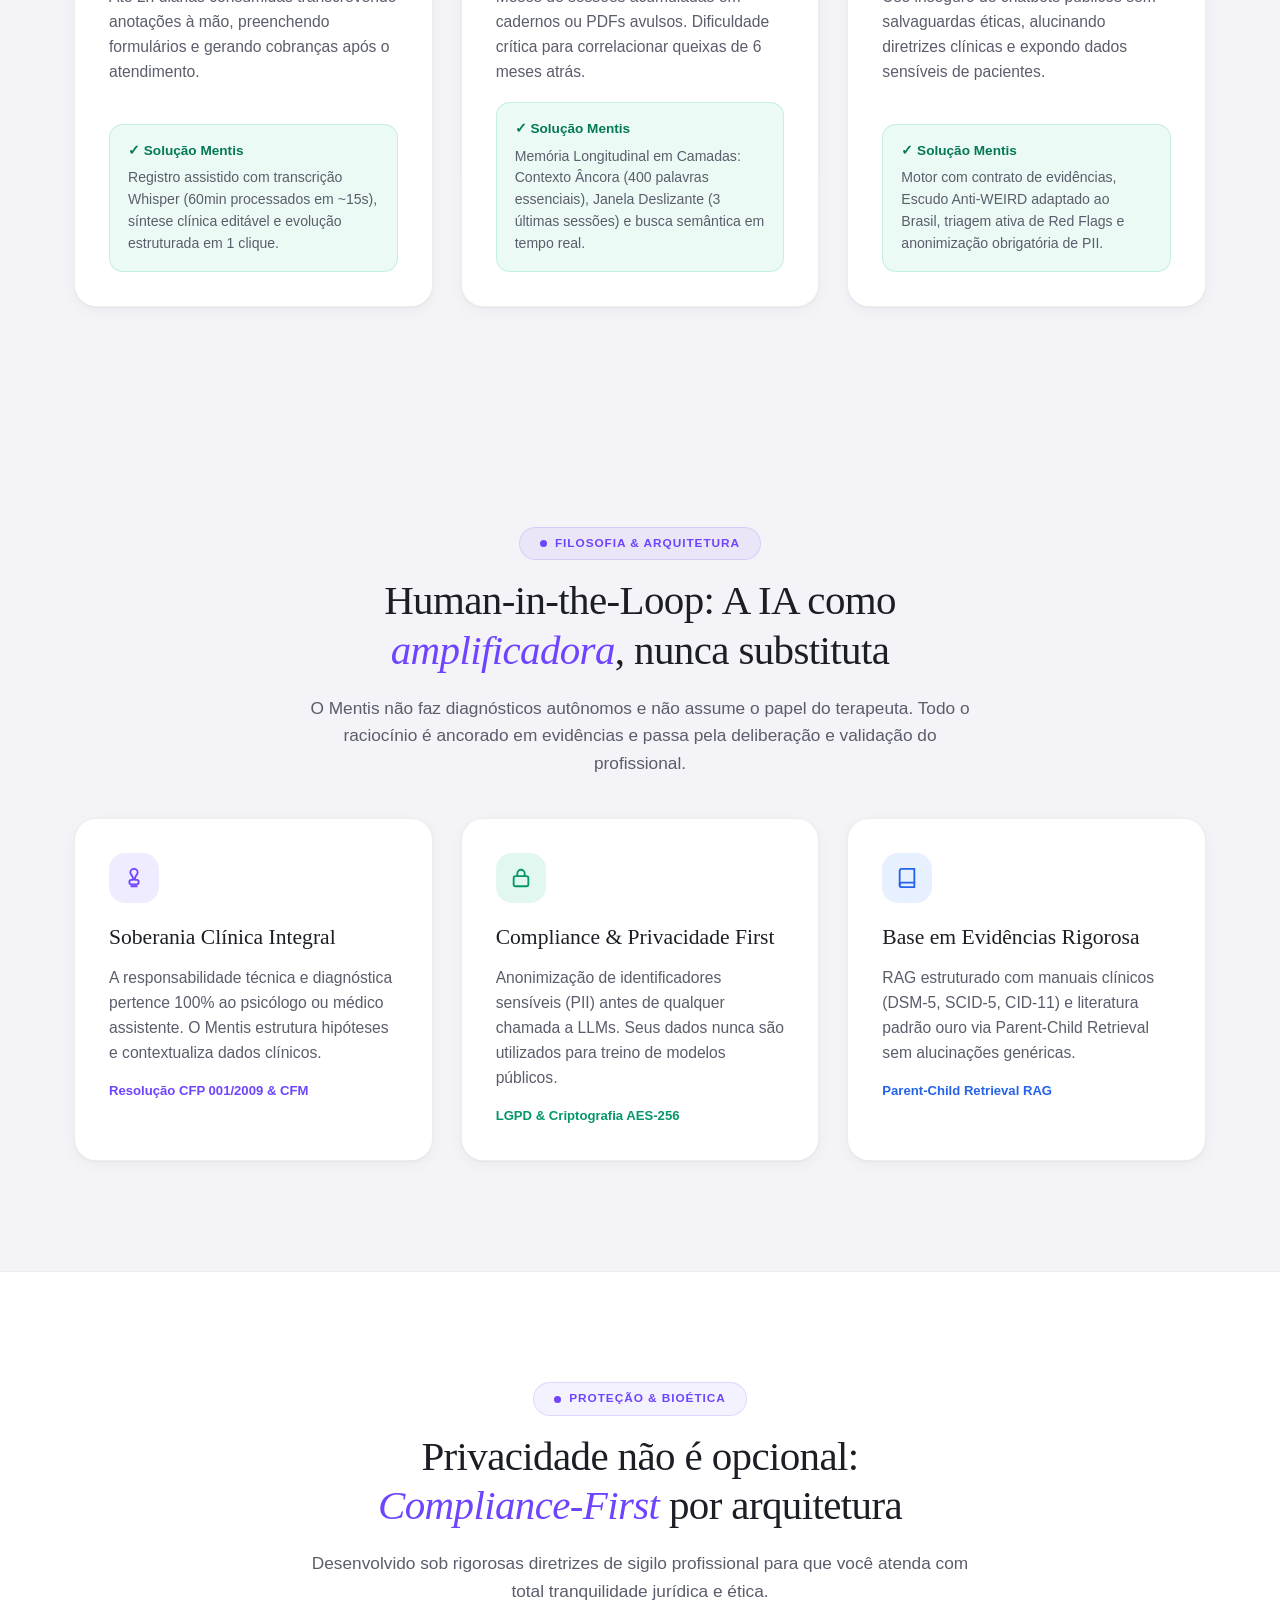
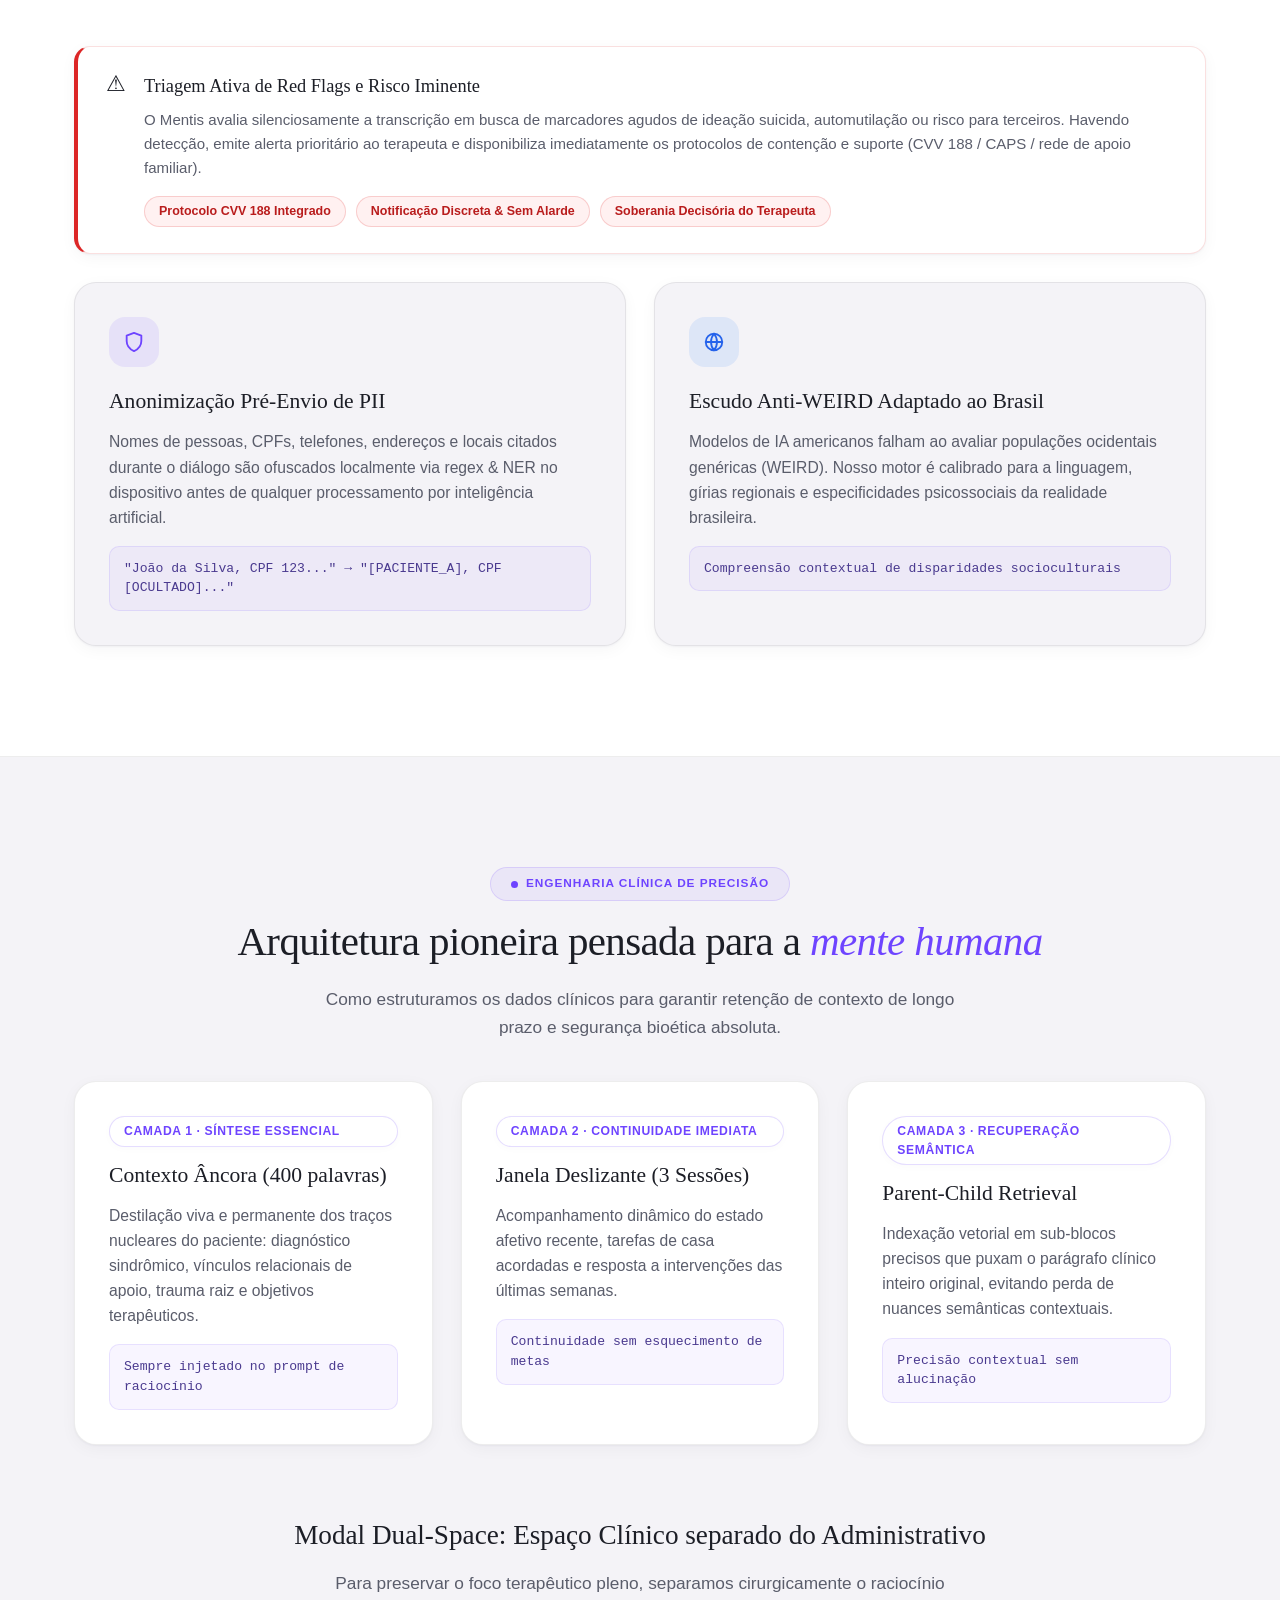
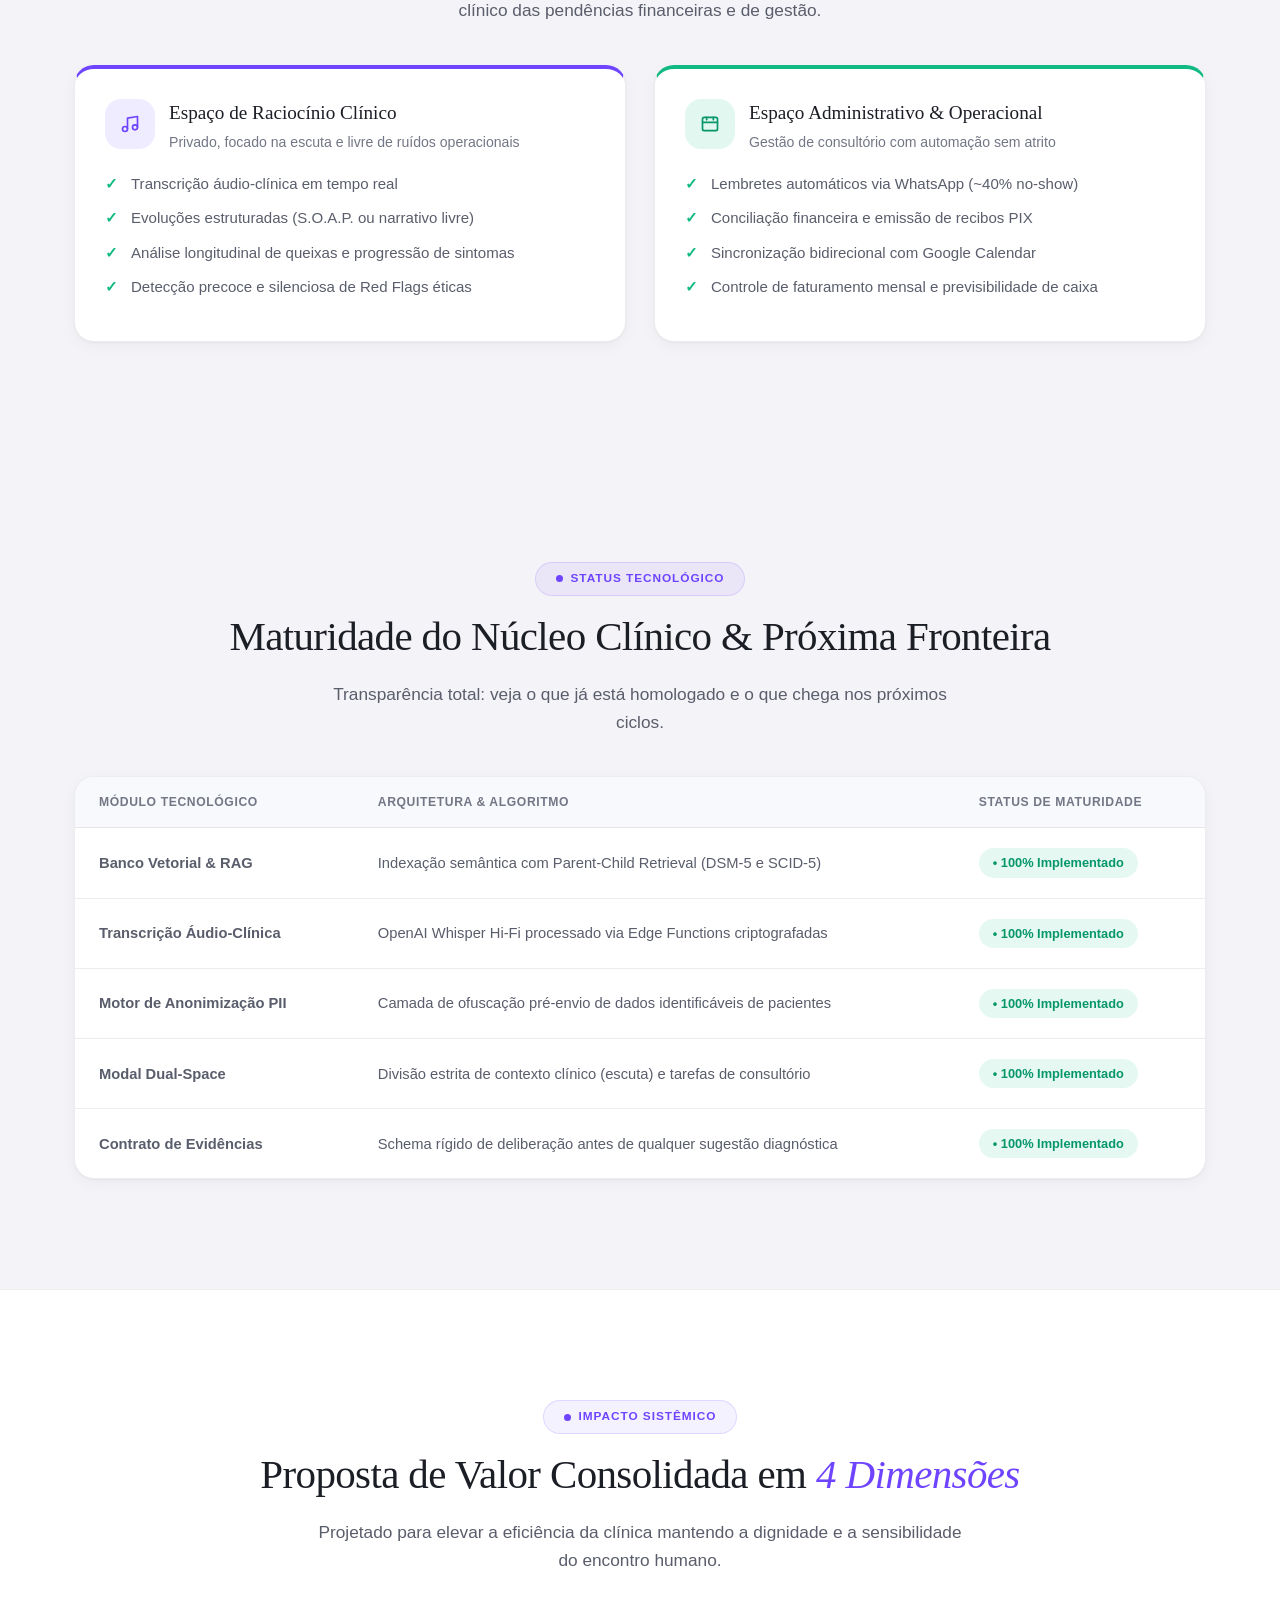
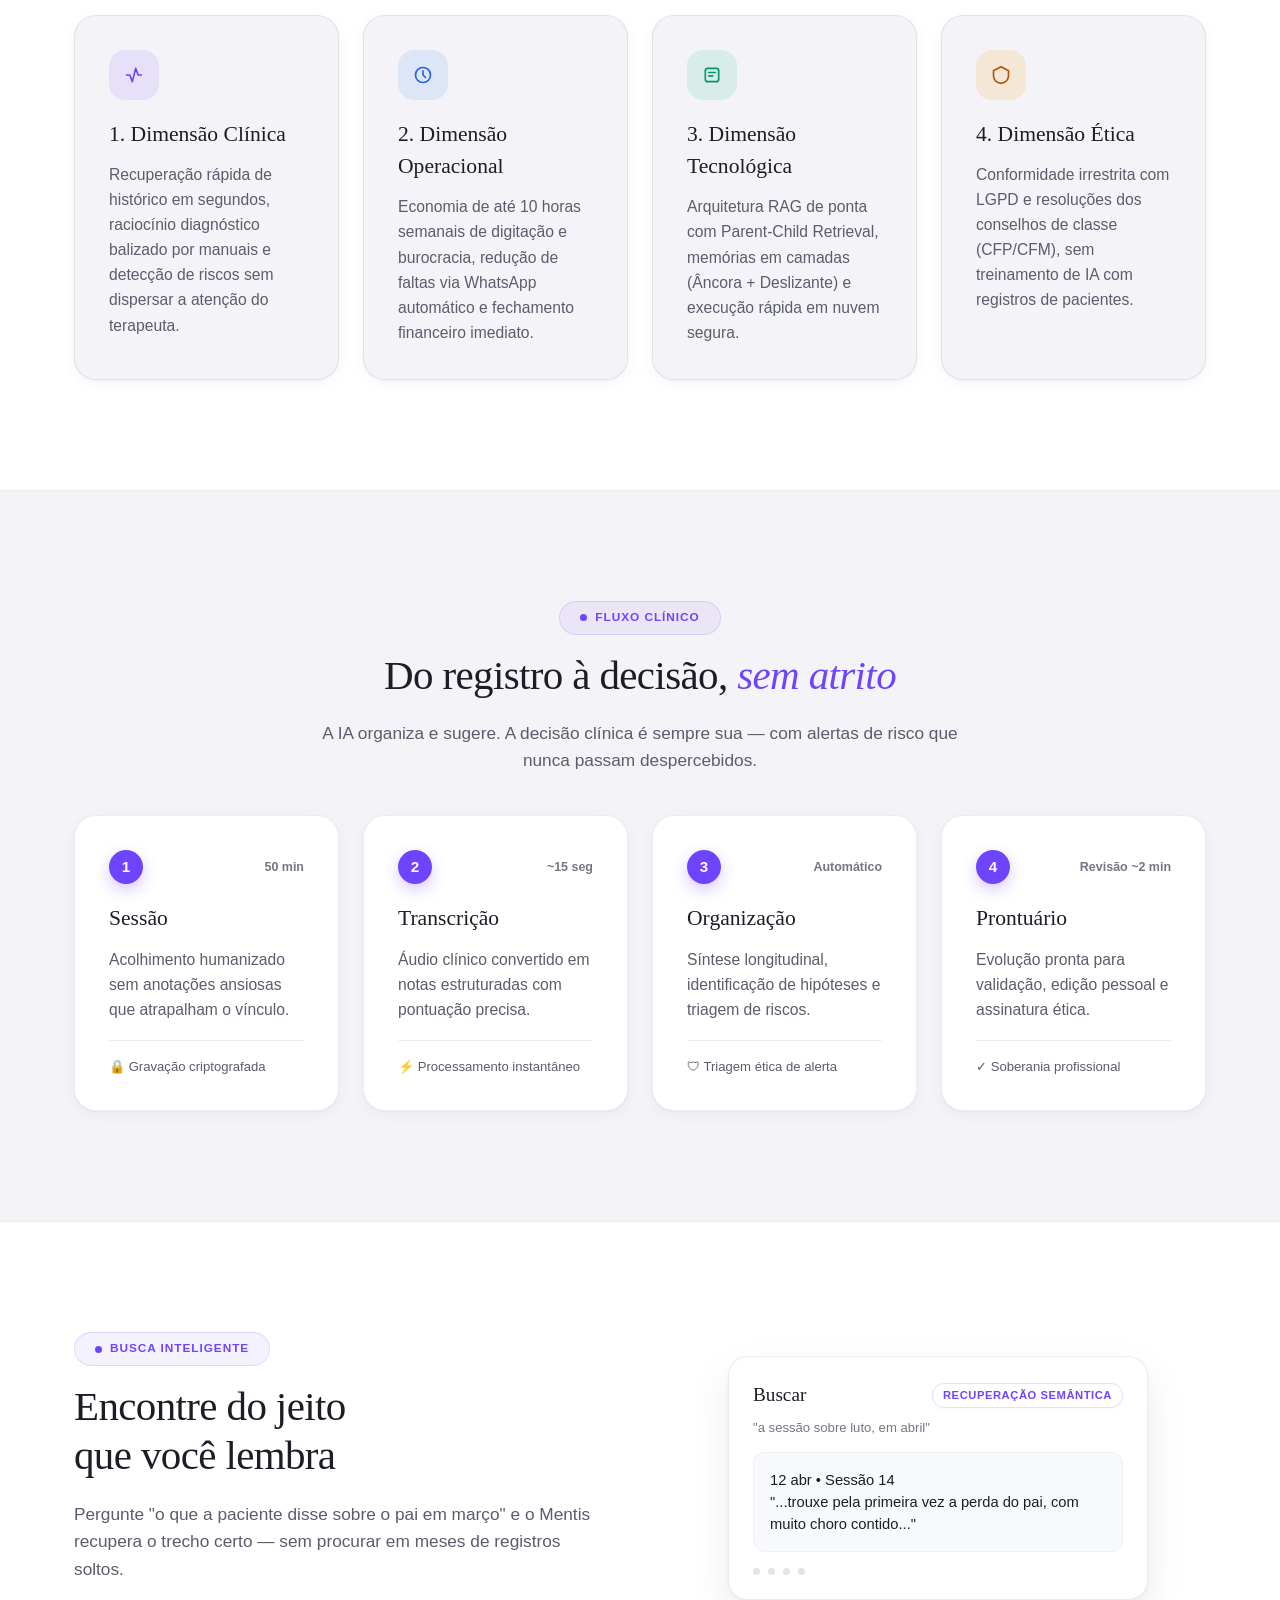
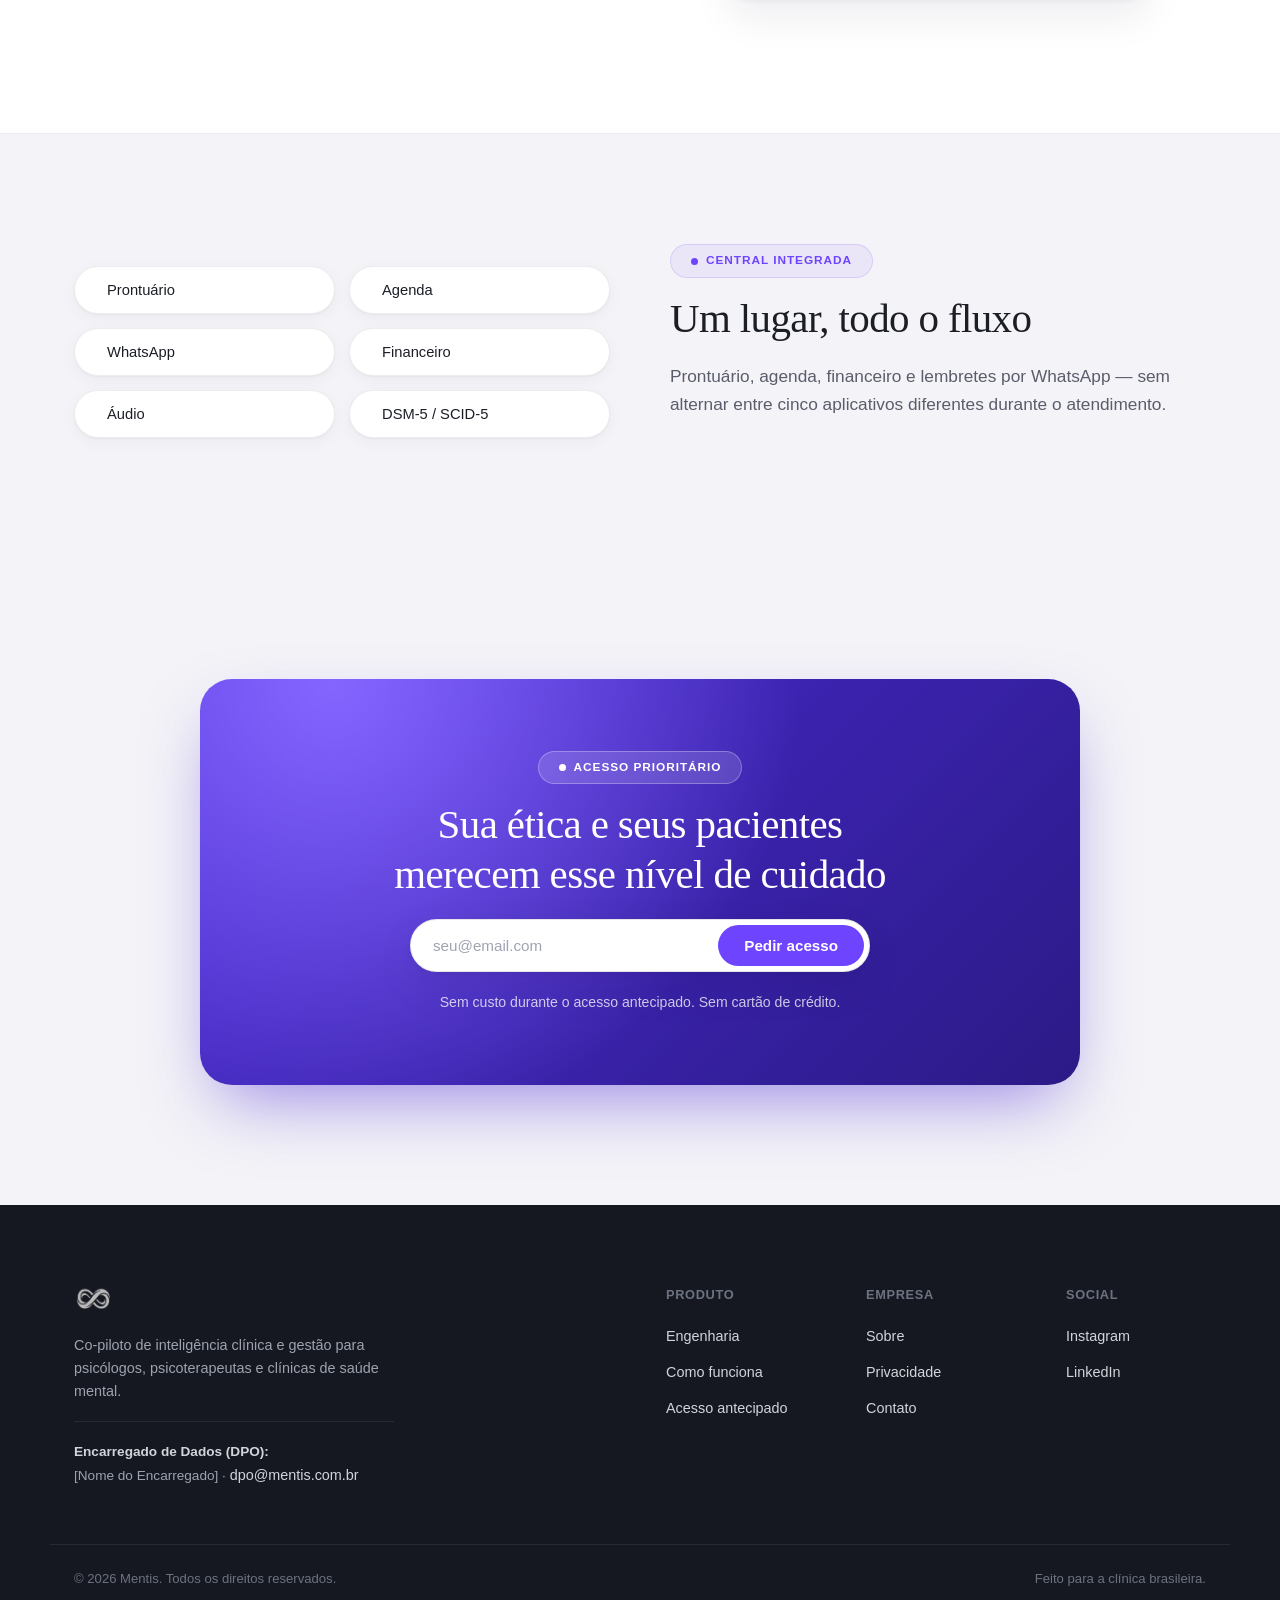
==== commit f4756ff3: "Add files via upload" ====
--- a/index.html
+++ b/index.html
@@ -1,668 +1,689 @@
-<!DOCTYPE html>
-<html lang="pt-BR">
-<head>
-    <meta charset="UTF-8">
-    <meta name="viewport" content="width=device-width, initial-scale=1.0">
-    <title>Mentis - Co-piloto Clínico</title>
-    <!-- Favicon (Ícone da aba do navegador) -->
-    <link rel="icon" type="image/png" sizes="32x32" href="assets/images/favicon.png">
-    <link rel="icon" type="image/png" sizes="16x16" href="assets/images/favicon.png">
-    <link rel="apple-touch-icon" sizes="180x180" href="assets/images/favicon.png">
-    <link rel="shortcut icon" href="favicon.ico">
-    <link rel="stylesheet" href="styles/styles.css">
-    <link rel="preconnect" href="https://fonts.googleapis.com">
-    <link rel="preconnect" href="https://fonts.gstatic.com" crossorigin>
-    <link href="https://fonts.googleapis.com/css2?family=Lora:ital,wght@0,400..700;1,400..700&family=Plus+Jakarta+Sans:ital,wght@0,400..800;1,400..800&display=swap" rel="stylesheet">
-</head>
-<body>
-    <!-- Animated background wavy lines (evidentes e em movimento contínuo) -->
-    <div class="bg-lines" aria-hidden="true">
-        <svg viewBox="0 0 1440 1000" fill="none" xmlns="http://www.w3.org/2000/svg" preserveAspectRatio="none">
-            <path d="M-60 -80 C 180 240, 20 540, 200 980 C 290 1200, 160 1400, 250 1700" stroke="rgba(110, 68, 255, 0.32)" stroke-width="2.2" class="wave-line wave-1"/>
-            <path d="M120 -80 C 320 280, 140 620, 360 980 C 470 1160, 310 1360, 420 1700" stroke="rgba(124, 58, 237, 0.24)" stroke-width="1.8" class="wave-line wave-2"/>
-            <path d="M380 -80 C 580 200, 360 620, 600 980 C 720 1180, 520 1380, 660 1700" stroke="rgba(110, 68, 255, 0.30)" stroke-width="2.2" class="wave-line wave-3"/>
-            <path d="M720 -80 C 920 320, 680 520, 900 980 C 1020 1240, 820 1420, 960 1700" stroke="rgba(139, 92, 246, 0.28)" stroke-width="2" class="wave-line wave-4"/>
-            <path d="M1060 -80 C 1260 180, 1020 680, 1280 980 C 1400 1140, 1210 1360, 1340 1700" stroke="rgba(110, 68, 255, 0.34)" stroke-width="2.2" class="wave-line wave-5"/>
-            <path d="M1320 -80 C 1480 300, 1260 660, 1480 980 C 1580 1180, 1410 1380, 1520 1700" stroke="rgba(124, 58, 237, 0.26)" stroke-width="2" class="wave-line wave-6"/>
-        </svg>
-    </div>
-
-    <header class="header">
-        <div class="container header__content">
-            <a href="#" class="logo" aria-label="Mentis Home" title="Mentis">
-                <img src="assets/images/logo.png" alt="Mentis Logo" class="logo__img">
-            </a>
-            <nav class="nav">
-                <ul class="nav__list">
-                    <li class="nav__item"><a href="#paradoxo" class="nav__link">O Paradoxo</a></li>
-                    <li class="nav__item"><a href="#arquitetura" class="nav__link">Arquitetura Clínica</a></li>
-                    <li class="nav__item"><a href="#bioetico" class="nav__link">Escudo Bioético</a></li>
-                    <li class="nav__item"><a href="#engenharia" class="nav__link">Engenharia</a></li>
-                    <li class="nav__item"><a href="#maturidade" class="nav__link">Maturidade</a></li>
-                </ul>
-            </nav>
-            <button class="btn btn--primary">Pedir acesso</button>
-        </div>
-    </header>
-
-    <section class="hero" id="sobre">
-        <div class="container hero__content">
-            <div class="hero__text">
-                <div class="status-bubble status-bubble--purple">
-                    <span class="status-bubble__dot"></span> Em fase de acesso antecipado
-                </div>
-                <h1 class="hero__title">Seja um dos primeiros a usar o Mentis</h1>
-                <p class="hero__description">
-                    O co-piloto clínico que organiza prontuários, transcreve sessões e recupera o histórico do paciente — para você ter mais tempo para a escuta.
-                </p>
-                <form class="email-form hero__form" id="hero-form">
-                    <label for="hero-email" class="visually-hidden">Email para acesso antecipado</label>
-                    <div class="email-form__wrapper">
-                        <input type="email" id="hero-email" placeholder="seu@email.com" class="email-form__input" required>
-                        <button type="submit" class="btn btn--dark">Pedir acesso</button>
-                    </div>
-                </form>
-                <div class="waiting-list">
-                    <div class="avatar-group">
-                        <span class="avatar avatar--1"></span>
-                        <span class="avatar avatar--2"></span>
-                        <span class="avatar avatar--3"></span>
-                        <span class="avatar avatar--4"></span>
-                    </div>
-                    <p class="waiting-list__text">Mais de 300 psicólogos na lista de espera</p>
-                </div>
-            </div>
-            
-            <!-- Mockup iPhone X com email maria123@teste.com e botão animado -->
-            <div class="hero__image">
-                <div class="phone-mockup">
-                    <div class="iphone-x">
-                        <!-- Botões laterais físicos do iPhone X -->
-                        <div class="iphone-x__btn-silent"></div>
-                        <div class="iphone-x__btn-volup"></div>
-                        <div class="iphone-x__btn-voldown"></div>
-                        <div class="iphone-x__btn-power"></div>
-                        
-                        <!-- Moldura externa do iPhone X -->
-                        <div class="iphone-x__frame">
-                            <!-- Tela interna do iPhone X -->
-                            <div class="iphone-x__screen">
-                                <!-- Notch característico do iPhone X -->
-                                <div class="iphone-x__notch">
-                                    <div class="iphone-x__speaker"></div>
-                                    <div class="iphone-x__camera"></div>
-                                </div>
-
-                                <!-- Barra de Status -->
-                                <div class="phone-screen__topbar">
-                                    <span class="phone-screen__time">9:41</span>
-                                    <span class="phone-screen__icons">
-                                        <svg width="15" height="11" viewBox="0 0 15 11" fill="currentColor" class="status-icon"><rect x="0.5" y="8" width="2.5" height="3" rx="0.5"/><rect x="4.5" y="5.5" width="2.5" height="5.5" rx="0.5"/><rect x="8.5" y="3" width="2.5" height="8" rx="0.5"/><rect x="12.5" y="0.5" width="2.5" height="10.5" rx="0.5"/></svg>
-                                        <svg width="15" height="11" viewBox="0 0 15 11" fill="currentColor" class="status-icon"><path d="M7.5 3C9.8 3 11.8 3.9 13.3 5.4L14.7 4C12.8 2.2 10.3 1 7.5 1C4.7 1 2.2 2.2 0.3 4L1.7 5.4C3.2 3.9 5.2 3 7.5 3ZM7.5 6.5C8.9 6.5 10.1 7.1 11 8L12.4 6.6C11.1 5.4 9.4 4.5 7.5 4.5C5.6 4.5 3.9 5.4 2.6 6.6L4 8C4.9 7.1 6.1 6.5 7.5 6.5ZM7.5 9.5C8.1 9.5 8.5 9.9 8.5 10.5C8.5 11.1 8.1 11.5 7.5 11.5C6.9 11.5 6.5 11.1 6.5 10.5C6.5 9.9 6.9 9.5 7.5 9.5Z"/></svg>
-                                        100%
-                                    </span>
-                                </div>
-                                
-                                <!-- Conteúdo interno com email maria123@teste.com -->
-                                <div class="phone-login">
-                                    <div class="login-brand">
-                                        <div class="login-brand__icon-wrap">
-                                            <img src="assets/images/mentis-infinity.png" alt="Mentis" class="login-brand__icon">
-                                        </div>
-                                        <h2 class="login-brand__title">Mentis</h2>
-                                        <p class="login-brand__subtitle">Sua Clínica Inteligente</p>
-                                    </div>
-
-                                    <form class="login-form" onsubmit="event.preventDefault();">
-                                        <div class="login-form__group">
-                                            <label class="login-form__label">E-mail</label>
-                                            <input type="email" class="login-form__input" value="maria123@teste.com" readonly>
-                                        </div>
-
-                                        <div class="login-form__group">
-                                            <label class="login-form__label">Senha</label>
-                                            <input type="password" class="login-form__input" value="123456789012" readonly>
-                                        </div>
-
-                                        <div class="login-form__forgot">
-                                            <a href="#" class="login-form__forgot-link">Esqueci minha senha</a>
-                                        </div>
-
-                                        <!-- Botão que se movimenta ao passar o mouse -->
-                                        <button type="button" class="login-btn-entrar">Entrar</button>
-
-                                        <p class="login-footer-text">
-                                            Ainda não tem uma conta? <a href="#" class="login-footer-link">Registre-se</a>
-                                        </p>
-                                    </form>
-                                </div>
-
-                                <!-- Barra Home Indicator clássica do iPhone X -->
-                                <div class="iphone-x__home-indicator"></div>
-                            </div>
-                        </div>
-                    </div>
-                </div>
-            </div>
-        </div>
-    </section>
-
-    <!-- ===================== O PARADOXO (Diagnóstico de Mercado) ===================== -->
-    <section class="pain-section" id="paradoxo">
-        <div class="container">
-            <div class="section-tagline-wrapper">
-                <span class="tagline-badge">
-                    <span class="tagline-badge__dot"></span> Diagnóstico de Mercado
-                </span>
-            </div>
-            <h2 class="section-title section-title--centered">As 3 grandes dores da clínica moderna e como o <em class="text-accent">Mentis</em> as resolve</h2>
-            <p class="section-description section-description--centered">
-                Transformamos horas gastas em tarefas mecânicas e notas dispersas em clareza longitudinal e serenidade terapêutica.
-            </p>
-            <div class="feature-cards">
-                <div class="card pain-card">
-                    <span class="category-box category-box--danger">Dor Crônica 01</span>
-                    <h4 class="card__title">Sobrecarga Burocrática</h4>
-                    <p class="card__description">
-                        Até 2h diárias consumidas transcrevendo anotações à mão, preenchendo formulários e gerando cobranças após o atendimento.
-                    </p>
-                    <div class="solution-box">
-                        <p class="solution-box__title">&check; Solução Mentis</p>
-                        <p class="solution-box__text">Registro assistido com transcrição Whisper (60min processados em ~15s), síntese clínica editável e evolução estruturada em 1 clique.</p>
-                    </div>
-                </div>
-                <div class="card pain-card">
-                    <span class="category-box category-box--warning">Dor Crônica 02</span>
-                    <h4 class="card__title">Fragmentação da Memória</h4>
-                    <p class="card__description">
-                        Meses de sessões acumuladas em cadernos ou PDFs avulsos. Dificuldade crítica para correlacionar queixas de 6 meses atrás.
-                    </p>
-                    <div class="solution-box">
-                        <p class="solution-box__title">&check; Solução Mentis</p>
-                        <p class="solution-box__text">Memória Longitudinal em Camadas: Contexto Âncora (400 palavras essenciais), Janela Deslizante (3 últimas sessões) e busca semântica em tempo real.</p>
-                    </div>
-                </div>
-                <div class="card pain-card">
-                    <span class="category-box category-box--danger">Dor Crônica 03</span>
-                    <h4 class="card__title">O Risco das IAs Genéricas</h4>
-                    <p class="card__description">
-                        Uso inseguro de chatbots públicos sem salvaguardas éticas, alucinando diretrizes clínicas e expondo dados sensíveis de pacientes.
-                    </p>
-                    <div class="solution-box">
-                        <p class="solution-box__title">&check; Solução Mentis</p>
-                        <p class="solution-box__text">Motor com contrato de evidências, Escudo Anti-WEIRD adaptado ao Brasil, triagem ativa de Red Flags e anonimização obrigatória de PII.</p>
-                    </div>
-                </div>
-            </div>
-        </div>
-    </section>
-
-    <!-- ===================== ARQUITETURA CLÍNICA (Human-in-the-Loop) ===================== -->
-    <section class="philosophy-section" id="arquitetura">
-        <div class="container">
-            <div class="section-tagline-wrapper">
-                <span class="tagline-badge">
-                    <span class="tagline-badge__dot"></span> Filosofia &amp; Arquitetura
-                </span>
-            </div>
-            <h2 class="section-title section-title--centered">Human-in-the-Loop: A IA como <em class="text-accent">amplificadora</em>, nunca substituta</h2>
-            <p class="section-description section-description--centered">
-                O Mentis não faz diagnósticos autônomos e não assume o papel do terapeuta. Todo o raciocínio é ancorado em evidências e passa pela deliberação e validação do profissional.
-            </p>
-            <div class="feature-cards">
-                <div class="card icon-card">
-                    <div class="icon-badge icon-badge--purple">
-                        <svg width="22" height="22" viewBox="0 0 24 24" fill="none" stroke="currentColor" stroke-width="2" stroke-linecap="round" stroke-linejoin="round"><path d="M12 2a4 4 0 0 0-4 4c0 1.5.8 2.4 1.5 3.2C10.2 10 11 11 11 13v1H9a2 2 0 0 0-2 2v1a2 2 0 0 0 2 2h6a2 2 0 0 0 2-2v-1a2 2 0 0 0-2-2h-2v-1c0-2 .8-3 1.5-3.8.7-.8 1.5-1.7 1.5-3.2a4 4 0 0 0-4-4Z"/><path d="M9 21h6"/></svg>
-                    </div>
-                    <h4 class="card__title">Soberania Clínica Integral</h4>
-                    <p class="card__description">
-                        A responsabilidade técnica e diagnóstica pertence 100% ao psicólogo ou médico assistente. O Mentis estrutura hipóteses e contextualiza dados clínicos.
-                    </p>
-                    <p class="card__note card__note--purple">Resolução CFP 001/2009 &amp; CFM</p>
-                </div>
-                <div class="card icon-card">
-                    <div class="icon-badge icon-badge--green">
-                        <svg width="22" height="22" viewBox="0 0 24 24" fill="none" stroke="currentColor" stroke-width="2" stroke-linecap="round" stroke-linejoin="round"><rect x="4" y="10" width="16" height="11" rx="2"/><path d="M8 10V7a4 4 0 0 1 8 0v3"/></svg>
-                    </div>
-                    <h4 class="card__title">Compliance &amp; Privacidade First</h4>
-                    <p class="card__description">
-                        Anonimização de identificadores sensíveis (PII) antes de qualquer chamada a LLMs. Seus dados nunca são utilizados para treino de modelos públicos.
-                    </p>
-                    <p class="card__note card__note--green">LGPD &amp; Criptografia AES-256</p>
-                </div>
-                <div class="card icon-card">
-                    <div class="icon-badge icon-badge--blue">
-                        <svg width="22" height="22" viewBox="0 0 24 24" fill="none" stroke="currentColor" stroke-width="2" stroke-linecap="round" stroke-linejoin="round"><path d="M4 19.5A2.5 2.5 0 0 1 6.5 17H20"/><path d="M6.5 2H20v20H6.5A2.5 2.5 0 0 1 4 19.5v-15A2.5 2.5 0 0 1 6.5 2Z"/></svg>
-                    </div>
-                    <h4 class="card__title">Base em Evidências Rigorosa</h4>
-                    <p class="card__description">
-                        RAG estruturado com manuais clínicos (DSM-5, SCID-5, CID-11) e literatura padrão ouro via Parent-Child Retrieval sem alucinações genéricas.
-                    </p>
-                    <p class="card__note card__note--blue">Parent-Child Retrieval RAG</p>
-                </div>
-            </div>
-        </div>
-    </section>
-
-    <!-- ===================== ESCUDO BIOÉTICO (Proteção & Bioética) ===================== -->
-    <section class="bioethics-section" id="bioetico">
-        <div class="container">
-            <div class="section-tagline-wrapper">
-                <span class="tagline-badge">
-                    <span class="tagline-badge__dot"></span> Proteção &amp; Bioética
-                </span>
-            </div>
-            <h2 class="section-title section-title--centered">Privacidade não é opcional: <em class="text-accent">Compliance-First</em> por arquitetura</h2>
-            <p class="section-description section-description--centered">
-                Desenvolvido sob rigorosas diretrizes de sigilo profissional para que você atenda com total tranquilidade jurídica e ética.
-            </p>
-            <div class="alert-box">
-                <div class="alert-box__icon">&#9888;</div>
-                <div class="alert-box__body">
-                    <h4 class="alert-box__title">Triagem Ativa de Red Flags e Risco Iminente</h4>
-                    <p class="alert-box__text">
-                        O Mentis avalia silenciosamente a transcrição em busca de marcadores agudos de ideação suicida, automutilação ou risco para terceiros. Havendo detecção, emite alerta prioritário ao terapeuta e disponibiliza imediatamente os protocolos de contenção e suporte (CVV 188 / CAPS / rede de apoio familiar).
-                    </p>
-                    <div class="alert-box__tags">
-                        <span class="pill-tag pill-tag--danger">Protocolo CVV 188 Integrado</span>
-                        <span class="pill-tag pill-tag--danger">Notificação Discreta &amp; Sem Alarde</span>
-                        <span class="pill-tag pill-tag--danger">Soberania Decisória do Terapeuta</span>
-                    </div>
-                </div>
-            </div>
-            <div class="feature-cards feature-cards--top-gap">
-                <div class="card icon-card">
-                    <div class="icon-badge icon-badge--purple">
-                        <svg width="22" height="22" viewBox="0 0 24 24" fill="none" stroke="currentColor" stroke-width="2" stroke-linecap="round" stroke-linejoin="round"><path d="M12 2 4 5v6c0 5 3.4 9 8 11 4.6-2 8-6 8-11V5l-8-3Z"/></svg>
-                    </div>
-                    <h4 class="card__title">Anonimização Pré-Envio de PII</h4>
-                    <p class="card__description">
-                        Nomes de pessoas, CPFs, telefones, endereços e locais citados durante o diálogo são ofuscados localmente via regex &amp; NER no dispositivo antes de qualquer processamento por inteligência artificial.
-                    </p>
-                    <div class="code-box">"João da Silva, CPF 123..." &rarr; "[PACIENTE_A], CPF [OCULTADO]..."</div>
-                </div>
-                <div class="card icon-card">
-                    <div class="icon-badge icon-badge--blue">
-                        <svg width="22" height="22" viewBox="0 0 24 24" fill="none" stroke="currentColor" stroke-width="2" stroke-linecap="round" stroke-linejoin="round"><circle cx="12" cy="12" r="9"/><path d="M3 12h18M12 3a14 14 0 0 1 0 18 14 14 0 0 1 0-18Z"/></svg>
-                    </div>
-                    <h4 class="card__title">Escudo Anti-WEIRD Adaptado ao Brasil</h4>
-                    <p class="card__description">
-                        Modelos de IA americanos falham ao avaliar populações ocidentais genéricas (WEIRD). Nosso motor é calibrado para a linguagem, gírias regionais e especificidades psicossociais da realidade brasileira.
-                    </p>
-                    <div class="code-box">Compreensão contextual de disparidades socioculturais</div>
-                </div>
-            </div>
-        </div>
-    </section>
-
-    <!-- ===================== ENGENHARIA (Engenharia Clínica de Precisão + Modal Dual-Space) ===================== -->
-    <section class="engineering-section" id="engenharia">
-        <div class="container">
-            <div class="section-tagline-wrapper">
-                <span class="tagline-badge">
-                    <span class="tagline-badge__dot"></span> Engenharia Clínica de Precisão
-                </span>
-            </div>
-            <h2 class="section-title section-title--centered">Arquitetura pioneira pensada para a <em class="text-accent">mente humana</em></h2>
-            <p class="section-description section-description--centered">
-                Como estruturamos os dados clínicos para garantir retenção de contexto de longo prazo e segurança bioética absoluta.
-            </p>
-            <div class="feature-cards">
-                <div class="card icon-card">
-                    <span class="category-box">Camada 1 &middot; Síntese Essencial</span>
-                    <h4 class="card__title">Contexto Âncora (400 palavras)</h4>
-                    <p class="card__description">
-                        Destilação viva e permanente dos traços nucleares do paciente: diagnóstico sindrômico, vínculos relacionais de apoio, trauma raiz e objetivos terapêuticos.
-                    </p>
-                    <div class="code-box">Sempre injetado no prompt de raciocínio</div>
-                </div>
-                <div class="card icon-card">
-                    <span class="category-box">Camada 2 &middot; Continuidade Imediata</span>
-                    <h4 class="card__title">Janela Deslizante (3 Sessões)</h4>
-                    <p class="card__description">
-                        Acompanhamento dinâmico do estado afetivo recente, tarefas de casa acordadas e resposta a intervenções das últimas semanas.
-                    </p>
-                    <div class="code-box">Continuidade sem esquecimento de metas</div>
-                </div>
-                <div class="card icon-card">
-                    <span class="category-box">Camada 3 &middot; Recuperação Semântica</span>
-                    <h4 class="card__title">Parent-Child Retrieval</h4>
-                    <p class="card__description">
-                        Indexação vetorial em sub-blocos precisos que puxam o parágrafo clínico inteiro original, evitando perda de nuances semânticas contextuais.
-                    </p>
-                    <div class="code-box">Precisão contextual sem alucinação</div>
-                </div>
-            </div>
-
-            <div class="subsection">
-                <h3 class="subsection-title">Modal Dual-Space: Espaço Clínico separado do Administrativo</h3>
-                <p class="section-description section-description--centered">
-                    Para preservar o foco terapêutico pleno, separamos cirurgicamente o raciocínio clínico das pendências financeiras e de gestão.
-                </p>
-                <div class="dual-space-grid">
-                    <div class="dual-card dual-card--purple">
-                        <div class="dual-card__header">
-                            <div class="icon-badge icon-badge--purple">
-                                <svg width="20" height="20" viewBox="0 0 24 24" fill="none" stroke="currentColor" stroke-width="2" stroke-linecap="round" stroke-linejoin="round"><path d="M9 18V5l12-2v13"/><circle cx="6" cy="18" r="3"/><circle cx="18" cy="16" r="3"/></svg>
-                            </div>
-                            <div>
-                                <h4 class="dual-card__title">Espaço de Raciocínio Clínico</h4>
-                                <p class="dual-card__subtitle">Privado, focado na escuta e livre de ruídos operacionais</p>
-                            </div>
-                        </div>
-                        <ul class="check-list">
-                            <li>Transcrição áudio-clínica em tempo real</li>
-                            <li>Evoluções estruturadas (S.O.A.P. ou narrativo livre)</li>
-                            <li>Análise longitudinal de queixas e progressão de sintomas</li>
-                            <li>Detecção precoce e silenciosa de Red Flags éticas</li>
-                        </ul>
-                    </div>
-                    <div class="dual-card dual-card--green">
-                        <div class="dual-card__header">
-                            <div class="icon-badge icon-badge--green">
-                                <svg width="20" height="20" viewBox="0 0 24 24" fill="none" stroke="currentColor" stroke-width="2" stroke-linecap="round" stroke-linejoin="round"><rect x="3" y="4" width="18" height="16" rx="2"/><path d="M3 10h18M8 4v3M16 4v3"/></svg>
-                            </div>
-                            <div>
-                                <h4 class="dual-card__title">Espaço Administrativo &amp; Operacional</h4>
-                                <p class="dual-card__subtitle">Gestão de consultório com automação sem atrito</p>
-                            </div>
-                        </div>
-                        <ul class="check-list">
-                            <li>Lembretes automáticos via WhatsApp (~40% no-show)</li>
-                            <li>Conciliação financeira e emissão de recibos PIX</li>
-                            <li>Sincronização bidirecional com Google Calendar</li>
-                            <li>Controle de faturamento mensal e previsibilidade de caixa</li>
-                        </ul>
-                    </div>
-                </div>
-            </div>
-        </div>
-    </section>
-
-    <!-- ===================== MATURIDADE (Status Tecnológico) ===================== -->
-    <section class="maturity-section" id="maturidade">
-        <div class="container">
-            <div class="section-tagline-wrapper">
-                <span class="tagline-badge">
-                    <span class="tagline-badge__dot"></span> Status Tecnológico
-                </span>
-            </div>
-            <h2 class="section-title section-title--centered">Maturidade do Núcleo Clínico &amp; Próxima Fronteira</h2>
-            <p class="section-description section-description--centered">
-                Transparência total: veja o que já está homologado e o que chega nos próximos ciclos.
-            </p>
-            <div class="maturity-table-wrapper">
-                <table class="maturity-table">
-                    <thead>
-                        <tr>
-                            <th>Módulo Tecnológico</th>
-                            <th>Arquitetura &amp; Algoritmo</th>
-                            <th>Status de Maturidade</th>
-                        </tr>
-                    </thead>
-                    <tbody>
-                        <tr>
-                            <td class="maturity-table__module">Banco Vetorial &amp; RAG</td>
-                            <td>Indexação semântica com Parent-Child Retrieval (DSM-5 e SCID-5)</td>
-                            <td><span class="pill-status pill-status--success">&bull; 100% Implementado</span></td>
-                        </tr>
-                        <tr>
-                            <td class="maturity-table__module">Transcrição Áudio-Clínica</td>
-                            <td>OpenAI Whisper Hi-Fi processado via Edge Functions criptografadas</td>
-                            <td><span class="pill-status pill-status--success">&bull; 100% Implementado</span></td>
-                        </tr>
-                        <tr>
-                            <td class="maturity-table__module">Motor de Anonimização PII</td>
-                            <td>Camada de ofuscação pré-envio de dados identificáveis de pacientes</td>
-                            <td><span class="pill-status pill-status--success">&bull; 100% Implementado</span></td>
-                        </tr>
-                        <tr>
-                            <td class="maturity-table__module">Modal Dual-Space</td>
-                            <td>Divisão estrita de contexto clínico (escuta) e tarefas de consultório</td>
-                            <td><span class="pill-status pill-status--success">&bull; 100% Implementado</span></td>
-                        </tr>
-                        <tr>
-                            <td class="maturity-table__module">Contrato de Evidências</td>
-                            <td>Schema rígido de deliberação antes de qualquer sugestão diagnóstica</td>
-                            <td><span class="pill-status pill-status--success">&bull; 100% Implementado</span></td>
-                        </tr>
-                    </tbody>
-                </table>
-            </div>
-        </div>
-    </section>
-
-    <!-- ===================== IMPACTO SISTÊMICO (Proposta de Valor) ===================== -->
-    <section class="impact-section" id="impacto">
-        <div class="container">
-            <div class="section-tagline-wrapper">
-                <span class="tagline-badge">
-                    <span class="tagline-badge__dot"></span> Impacto Sistêmico
-                </span>
-            </div>
-            <h2 class="section-title section-title--centered">Proposta de Valor Consolidada em <em class="text-accent">4 Dimensões</em></h2>
-            <p class="section-description section-description--centered">
-                Projetado para elevar a eficiência da clínica mantendo a dignidade e a sensibilidade do encontro humano.
-            </p>
-            <div class="impact-grid">
-                <div class="card icon-card">
-                    <div class="icon-badge icon-badge--purple">
-                        <svg width="20" height="20" viewBox="0 0 24 24" fill="none" stroke="currentColor" stroke-width="2" stroke-linecap="round" stroke-linejoin="round"><path d="M3 12h4l3 8 4-16 3 8h4"/></svg>
-                    </div>
-                    <h4 class="card__title">1. Dimensão Clínica</h4>
-                    <p class="card__description">
-                        Recuperação rápida de histórico em segundos, raciocínio diagnóstico balizado por manuais e detecção de riscos sem dispersar a atenção do terapeuta.
-                    </p>
-                </div>
-                <div class="card icon-card">
-                    <div class="icon-badge icon-badge--blue">
-                        <svg width="20" height="20" viewBox="0 0 24 24" fill="none" stroke="currentColor" stroke-width="2" stroke-linecap="round" stroke-linejoin="round"><circle cx="12" cy="12" r="9"/><path d="M12 7v5l3 3"/></svg>
-                    </div>
-                    <h4 class="card__title">2. Dimensão Operacional</h4>
-                    <p class="card__description">
-                        Economia de até 10 horas semanais de digitação e burocracia, redução de faltas via WhatsApp automático e fechamento financeiro imediato.
-                    </p>
-                </div>
-                <div class="card icon-card">
-                    <div class="icon-badge icon-badge--green">
-                        <svg width="20" height="20" viewBox="0 0 24 24" fill="none" stroke="currentColor" stroke-width="2" stroke-linecap="round" stroke-linejoin="round"><rect x="4" y="4" width="16" height="16" rx="3"/><path d="M8 9h8M8 13h5"/></svg>
-                    </div>
-                    <h4 class="card__title">3. Dimensão Tecnológica</h4>
-                    <p class="card__description">
-                        Arquitetura RAG de ponta com Parent-Child Retrieval, memórias em camadas (Âncora + Deslizante) e execução rápida em nuvem segura.
-                    </p>
-                </div>
-                <div class="card icon-card">
-                    <div class="icon-badge icon-badge--amber">
-                        <svg width="20" height="20" viewBox="0 0 24 24" fill="none" stroke="currentColor" stroke-width="2" stroke-linecap="round" stroke-linejoin="round"><path d="M12 2 3 7v6c0 5 3.8 8.5 9 9 5.2-.5 9-4 9-9V7l-9-5Z"/></svg>
-                    </div>
-                    <h4 class="card__title">4. Dimensão Ética</h4>
-                    <p class="card__description">
-                        Conformidade irrestrita com LGPD e resoluções dos conselhos de classe (CFP/CFM), sem treinamento de IA com registros de pacientes.
-                    </p>
-                </div>
-            </div>
-        </div>
-    </section>
-
-    <section class="how-it-works" id="fluxo">
-        <div class="container">
-            <!-- Caixa branca na palavra de destaque -->
-            <div class="section-tagline-wrapper">
-                <span class="tagline-badge">
-                    <span class="tagline-badge__dot"></span> Fluxo Clínico
-                </span>
-            </div>
-            <h2 class="section-title section-title--centered">Do registro à decisão, <em class="text-accent">sem atrito</em></h2>
-            <p class="section-description section-description--centered">
-                A IA organiza e sugere. A decisão clínica é sempre sua — com alertas de risco que nunca passam despercebidos.
-            </p>
-            <div class="flow-steps">
-                <div class="card flow-step">
-                    <div class="flow-step__top">
-                        <span class="flow-step__number">1</span>
-                        <span class="flow-step__meta">50 min</span>
-                    </div>
-                    <h4 class="card__title">Sessão</h4>
-                    <p class="card__description">Acolhimento humanizado sem anotações ansiosas que atrapalham o vínculo.</p>
-                    <div class="flow-step__footer">&#128274; Gravação criptografada</div>
-                </div>
-                <div class="card flow-step">
-                    <div class="flow-step__top">
-                        <span class="flow-step__number">2</span>
-                        <span class="flow-step__meta">~15 seg</span>
-                    </div>
-                    <h4 class="card__title">Transcrição</h4>
-                    <p class="card__description">Áudio clínico convertido em notas estruturadas com pontuação precisa.</p>
-                    <div class="flow-step__footer">&#9889; Processamento instantâneo</div>
-                </div>
-                <div class="card flow-step">
-                    <div class="flow-step__top">
-                        <span class="flow-step__number">3</span>
-                        <span class="flow-step__meta">Automático</span>
-                    </div>
-                    <h4 class="card__title">Organização</h4>
-                    <p class="card__description">Síntese longitudinal, identificação de hipóteses e triagem de riscos.</p>
-                    <div class="flow-step__footer">&#128737; Triagem ética de alerta</div>
-                </div>
-                <div class="card flow-step">
-                    <div class="flow-step__top">
-                        <span class="flow-step__number">4</span>
-                        <span class="flow-step__meta">Revisão ~2 min</span>
-                    </div>
-                    <h4 class="card__title">Prontuário</h4>
-                    <p class="card__description">Evolução pronta para validação, edição pessoal e assinatura ética.</p>
-                    <div class="flow-step__footer">&check; Soberania profissional</div>
-                </div>
-            </div>
-        </div>
-    </section>
-
-    <section class="find-your-way">
-        <div class="container">
-            <div class="find-your-way__content">
-                <div class="find-your-way__text">
-                    <!-- Caixa branca na palavra de destaque -->
-                    <div class="section-tagline-wrapper section-tagline-wrapper--left">
-                        <span class="tagline-badge">
-                            <span class="tagline-badge__dot"></span> Busca Inteligente
-                        </span>
-                    </div>
-                    <h3 class="section-title">Encontre do jeito que você lembra</h3>
-                    <p class="section-description">
-                        Pergunte "o que a paciente disse sobre o pai em março" e o Mentis recupera o trecho certo — sem procurar em meses de registros soltos.
-                    </p>
-                </div>
-                <div class="mock-ui-wrapper">
-                    <div class="mock-ui mock-ui--search">
-                        <div class="mock-ui__top">
-                            <p class="mock-ui__title">Buscar</p>
-                            <span class="category-box category-box--sm">Recuperação Semântica</span>
-                        </div>
-                        <p class="mock-ui__query">"a sessão sobre luto, em abril"</p>
-                        <div class="mock-ui__result">
-                            <p class="mock-ui__date">12 abr &bull; Sessão 14</p>
-                            <p class="mock-ui__snippet">"...trouxe pela primeira vez a perda do pai, com muito choro contido..."</p>
-                        </div>
-                        <div class="mock-ui__dots">
-                            <span class="dot"></span>
-                            <span class="dot"></span>
-                            <span class="dot"></span>
-                            <span class="dot"></span>
-                        </div>
-                    </div>
-                </div>
-            </div>
-        </div>
-    </section>
-
-    <section class="all-the-flow">
-        <div class="container">
-            <div class="all-the-flow__content">
-                <div class="all-the-flow__buttons">
-                    <button class="btn-flow"><span class="flow-dot flow-dot--purple"></span> Prontuário</button>
-                    <button class="btn-flow"><span class="flow-dot flow-dot--purple"></span> Agenda</button>
-                    <button class="btn-flow"><span class="flow-dot flow-dot--purple"></span> WhatsApp</button>
-                    <button class="btn-flow"><span class="flow-dot flow-dot--purple"></span> Financeiro</button>
-                    <button class="btn-flow"><span class="flow-dot flow-dot--purple"></span> Áudio</button>
-                    <button class="btn-flow"><span class="flow-dot flow-dot--purple"></span> DSM-5 / SCID-5</button>
-                </div>
-                <div class="all-the-flow__text">
-                    <!-- Caixa branca na palavra de destaque -->
-                    <div class="section-tagline-wrapper section-tagline-wrapper--left">
-                        <span class="tagline-badge">
-                            <span class="tagline-badge__dot"></span> Central Integrada
-                        </span>
-                    </div>
-                    <h3 class="section-title">Um lugar, todo o fluxo</h3>
-                    <p class="section-description">
-                        Prontuário, agenda, financeiro e lembretes por WhatsApp — sem alternar entre cinco aplicativos diferentes durante o atendimento.
-                    </p>
-                </div>
-            </div>
-        </div>
-    </section>
-
-    <section class="final-cta" id="contato">
-        <div class="container final-cta__content">
-            <!-- Caixa branca na palavra de destaque -->
-            <div class="section-tagline-wrapper">
-                <span class="tagline-badge">
-                    <span class="tagline-badge__dot"></span> Acesso Prioritário
-                </span>
-            </div>
-            <h2 class="section-title section-title--centered">Sua ética e seus pacientes merecem esse nível de cuidado</h2>
-            <form class="email-form final-cta__form" id="final-cta-form">
-                <label for="final-cta-email" class="visually-hidden">Email para acesso antecipado</label>
-                <div class="email-form__wrapper">
-                    <input type="email" id="final-cta-email" placeholder="seu@email.com" class="email-form__input" required>
-                    <button type="submit" class="btn btn--primary">Pedir acesso</button>
-                </div>
-            </form>
-            <p class="final-cta__note">Sem custo durante o acesso antecipado. Sem cartão de crédito.</p>
-        </div>
-    </section>
-
-    <footer class="footer">
-        <div class="container footer__content">
-            <div class="footer__brand">
-                <a href="#" class="logo" aria-label="Mentis Home">
-                    <img src="assets/images/logo.png" alt="Mentis Logo" class="logo__img logo__img--footer">
-                </a>
-                <p class="footer__description">
-                    Co-piloto de inteligência clínica e gestão para psicólogos, psicoterapeutas e clínicas de saúde mental.
-                </p>
-                <p class="footer__dpo">
-                    <strong>Encarregado de Dados (DPO):</strong><br>
-                    [Nome do Encarregado] &middot; <a href="mailto:dpo@mentis.com.br" class="footer__link">dpo@mentis.com.br</a>
-                </p>
-            </div>
-            <div class="footer__links-group">
-                <div class="footer__links-column">
-                    <h5 class="footer__links-title">PRODUTO</h5>
-                    <ul class="footer__links-list">
-                        <li><a href="#engenharia" class="footer__link">Engenharia</a></li>
-                        <li><a href="#fluxo" class="footer__link">Como funciona</a></li>
-                        <li><a href="#sobre" class="footer__link">Acesso antecipado</a></li>
-                    </ul>
-                </div>
-                <div class="footer__links-column">
-                    <h5 class="footer__links-title">EMPRESA</h5>
-                    <ul class="footer__links-list">
-                        <li><a href="#arquitetura" class="footer__link">Sobre</a></li>
-                        <li><a href="privacidade.html" class="footer__link">Privacidade</a></li>
-                        <li><a href="#contato" class="footer__link">Contato</a></li>
-                    </ul>
-                </div>
-                <div class="footer__links-column">
-                    <h5 class="footer__links-title">SOCIAL</h5>
-                    <ul class="footer__links-list">
-                        <li><a href="#" class="footer__link">Instagram</a></li>
-                        <li><a href="#" class="footer__link">LinkedIn</a></li>
-                    </ul>
-                </div>
-            </div>
-        </div>
-    </footer>
-</body>
-</html>
+<!DOCTYPE html>
+<html lang="pt-BR">
+<head>
+    <meta charset="UTF-8">
+    <meta name="viewport" content="width=device-width, initial-scale=1.0">
+    <title>Mentis — Co-piloto Clínico para Psicólogos</title>
+    <meta name="description" content="O co-piloto clínico que organiza prontuários, transcreve sessões e recupera o histórico do paciente. Acesso antecipado, LGPD e privacidade por arquitetura.">
+    <meta name="theme-color" content="#FFFFFF">
+    <!-- Favicon (Ícone da aba do navegador) -->
+    <link rel="icon" type="image/png" sizes="32x32" href="assets/images/favicon.png">
+    <link rel="icon" type="image/png" sizes="16x16" href="assets/images/favicon.png">
+    <link rel="apple-touch-icon" sizes="180x180" href="assets/images/favicon.png">
+    <link rel="shortcut icon" href="favicon.ico">
+    <link rel="stylesheet" href="styles/styles.css">
+    <script src="assets/js/main.js" defer></script>
+    <link rel="preconnect" href="https://fonts.googleapis.com">
+    <link rel="preconnect" href="https://fonts.gstatic.com" crossorigin>
+    <link href="https://fonts.googleapis.com/css2?family=Lora:ital,wght@0,400..700;1,400..700&family=Plus+Jakarta+Sans:ital,wght@0,400..800;1,400..800&display=swap" rel="stylesheet">
+</head>
+<body>
+    <!-- Animated background wavy lines (evidentes e em movimento contínuo) -->
+    <div class="bg-lines" aria-hidden="true">
+        <svg viewBox="0 0 1440 1000" fill="none" xmlns="http://www.w3.org/2000/svg" preserveAspectRatio="none">
+            <path d="M-60 -80 C 180 240, 20 540, 200 980 C 290 1200, 160 1400, 250 1700" stroke="rgba(110, 68, 255, 0.32)" stroke-width="2.2" class="wave-line wave-1"/>
+            <path d="M120 -80 C 320 280, 140 620, 360 980 C 470 1160, 310 1360, 420 1700" stroke="rgba(124, 58, 237, 0.24)" stroke-width="1.8" class="wave-line wave-2"/>
+            <path d="M380 -80 C 580 200, 360 620, 600 980 C 720 1180, 520 1380, 660 1700" stroke="rgba(110, 68, 255, 0.30)" stroke-width="2.2" class="wave-line wave-3"/>
+            <path d="M720 -80 C 920 320, 680 520, 900 980 C 1020 1240, 820 1420, 960 1700" stroke="rgba(139, 92, 246, 0.28)" stroke-width="2" class="wave-line wave-4"/>
+            <path d="M1060 -80 C 1260 180, 1020 680, 1280 980 C 1400 1140, 1210 1360, 1340 1700" stroke="rgba(110, 68, 255, 0.34)" stroke-width="2.2" class="wave-line wave-5"/>
+            <path d="M1320 -80 C 1480 300, 1260 660, 1480 980 C 1580 1180, 1410 1380, 1520 1700" stroke="rgba(124, 58, 237, 0.26)" stroke-width="2" class="wave-line wave-6"/>
+        </svg>
+    </div>
+
+    <header class="header">
+        <div class="container header__content">
+            <a href="#" class="logo" aria-label="Mentis Home" title="Mentis">
+                <img src="assets/images/logo.png" alt="Mentis Logo" class="logo__img">
+            </a>
+            <nav class="nav">
+                <ul class="nav__list">
+                    <li class="nav__item"><a href="#paradoxo" class="nav__link">O Paradoxo</a></li>
+                    <li class="nav__item"><a href="#arquitetura" class="nav__link">Arquitetura Clínica</a></li>
+                    <li class="nav__item"><a href="#bioetico" class="nav__link">Escudo Bioético</a></li>
+                    <li class="nav__item"><a href="#engenharia" class="nav__link">Engenharia</a></li>
+                    <li class="nav__item"><a href="#maturidade" class="nav__link">Maturidade</a></li>
+                </ul>
+            </nav>
+            <div class="header__actions">
+                <a href="#sobre" class="btn btn--primary">Pedir acesso</a>
+                <button class="nav-toggle" type="button" aria-label="Abrir menu" aria-expanded="false"><svg width="20" height="20" viewBox="0 0 24 24" fill="none" stroke="currentColor" stroke-width="2" stroke-linecap="round"><path d="M4 7h16M4 12h16M4 17h16"/></svg></button>
+            </div>
+        </div>
+    </header>
+
+    <section class="hero" id="sobre">
+        <div class="container hero__content">
+            <div class="hero__text">
+                <div class="status-bubble status-bubble--purple">
+                    <span class="status-bubble__dot"></span> Em fase de acesso antecipado
+                </div>
+                <h1 class="hero__title">Seja um dos primeiros a usar o <em class="text-accent">Mentis</em></h1>
+                <p class="hero__description">
+                    O co-piloto clínico que organiza prontuários, transcreve sessões e recupera o histórico do paciente — para você ter mais tempo para a escuta.
+                </p>
+                <form class="email-form hero__form" id="hero-form">
+                    <label for="hero-email" class="visually-hidden">Email para acesso antecipado</label>
+                    <div class="email-form__wrapper">
+                        <input type="email" id="hero-email" placeholder="seu@email.com" class="email-form__input" required>
+                        <button type="submit" class="btn btn--dark">Pedir acesso</button>
+                    </div>
+                </form>
+                <div class="waiting-list">
+                    <div class="avatar-group">
+                        <span class="avatar avatar--1"></span>
+                        <span class="avatar avatar--2"></span>
+                        <span class="avatar avatar--3"></span>
+                        <span class="avatar avatar--4"></span>
+                    </div>
+                    <p class="waiting-list__text">Mais de 300 psicólogos na lista de espera</p>
+                </div>
+            </div>
+            
+            <!-- Mockup iPhone X com email maria123@teste.com e botão animado -->
+            <div class="hero__image">
+                <div class="phone-mockup">
+                    <div class="iphone-x">
+                        <!-- Botões laterais físicos do iPhone X -->
+                        <div class="iphone-x__btn-silent"></div>
+                        <div class="iphone-x__btn-volup"></div>
+                        <div class="iphone-x__btn-voldown"></div>
+                        <div class="iphone-x__btn-power"></div>
+                        
+                        <!-- Moldura externa do iPhone X -->
+                        <div class="iphone-x__frame">
+                            <!-- Tela interna do iPhone X -->
+                            <div class="iphone-x__screen">
+                                <!-- Notch característico do iPhone X -->
+                                <div class="iphone-x__notch">
+                                    <div class="iphone-x__speaker"></div>
+                                    <div class="iphone-x__camera"></div>
+                                </div>
+
+                                <!-- Barra de Status -->
+                                <div class="phone-screen__topbar">
+                                    <span class="phone-screen__time">9:41</span>
+                                    <span class="phone-screen__icons">
+                                        <svg width="15" height="11" viewBox="0 0 15 11" fill="currentColor" class="status-icon"><rect x="0.5" y="8" width="2.5" height="3" rx="0.5"/><rect x="4.5" y="5.5" width="2.5" height="5.5" rx="0.5"/><rect x="8.5" y="3" width="2.5" height="8" rx="0.5"/><rect x="12.5" y="0.5" width="2.5" height="10.5" rx="0.5"/></svg>
+                                        <svg width="15" height="11" viewBox="0 0 15 11" fill="currentColor" class="status-icon"><path d="M7.5 3C9.8 3 11.8 3.9 13.3 5.4L14.7 4C12.8 2.2 10.3 1 7.5 1C4.7 1 2.2 2.2 0.3 4L1.7 5.4C3.2 3.9 5.2 3 7.5 3ZM7.5 6.5C8.9 6.5 10.1 7.1 11 8L12.4 6.6C11.1 5.4 9.4 4.5 7.5 4.5C5.6 4.5 3.9 5.4 2.6 6.6L4 8C4.9 7.1 6.1 6.5 7.5 6.5ZM7.5 9.5C8.1 9.5 8.5 9.9 8.5 10.5C8.5 11.1 8.1 11.5 7.5 11.5C6.9 11.5 6.5 11.1 6.5 10.5C6.5 9.9 6.9 9.5 7.5 9.5Z"/></svg>
+                                        100%
+                                    </span>
+                                </div>
+                                
+                                <!-- Conteúdo interno com email maria123@teste.com -->
+                                <div class="phone-login">
+                                    <div class="login-brand">
+                                        <div class="login-brand__icon-wrap">
+                                            <img src="assets/images/mentis-infinity.png" alt="Mentis" class="login-brand__icon">
+                                        </div>
+                                        <h2 class="login-brand__title">Mentis</h2>
+                                        <p class="login-brand__subtitle">Sua Clínica Inteligente</p>
+                                    </div>
+
+                                    <form class="login-form" onsubmit="event.preventDefault();">
+                                        <div class="login-form__group">
+                                            <label class="login-form__label">E-mail</label>
+                                            <input type="email" class="login-form__input" value="maria123@teste.com" readonly>
+                                        </div>
+
+                                        <div class="login-form__group">
+                                            <label class="login-form__label">Senha</label>
+                                            <input type="password" class="login-form__input" value="123456789012" readonly>
+                                        </div>
+
+                                        <div class="login-form__forgot">
+                                            <a href="#" class="login-form__forgot-link">Esqueci minha senha</a>
+                                        </div>
+
+                                        <!-- Botão que se movimenta ao passar o mouse -->
+                                        <button type="button" class="login-btn-entrar">Entrar</button>
+
+                                        <p class="login-footer-text">
+                                            Ainda não tem uma conta? <a href="#" class="login-footer-link">Registre-se</a>
+                                        </p>
+                                    </form>
+                                </div>
+
+                                <!-- Barra Home Indicator clássica do iPhone X -->
+                                <div class="iphone-x__home-indicator"></div>
+                            </div>
+                        </div>
+                    </div>
+                </div>
+            </div>
+        </div>
+    </section>
+
+    <section class="stats" aria-label="Mentis em números">
+        <div class="container">
+            <div class="stats__grid">
+                <div class="stats__item"><div class="stats__value">~15s</div><p class="stats__label">para transcrever 60 min de sessão</p></div>
+                <div class="stats__item"><div class="stats__value">até 10h</div><p class="stats__label">economizadas por semana em burocracia</p></div>
+                <div class="stats__item"><div class="stats__value">400</div><p class="stats__label">palavras de Contexto Âncora por paciente</p></div>
+                <div class="stats__item"><div class="stats__value">AES-256</div><p class="stats__label">criptografia e conformidade com a LGPD</p></div>
+            </div>
+        </div>
+    </section>
+
+    <!-- ===================== O PARADOXO (Diagnóstico de Mercado) ===================== -->
+    <section class="pain-section" id="paradoxo">
+        <div class="container">
+            <div class="section-tagline-wrapper">
+                <span class="tagline-badge">
+                    <span class="tagline-badge__dot"></span> Diagnóstico de Mercado
+                </span>
+            </div>
+            <h2 class="section-title section-title--centered">As 3 grandes dores da clínica moderna e como o <em class="text-accent">Mentis</em> as resolve</h2>
+            <p class="section-description section-description--centered">
+                Transformamos horas gastas em tarefas mecânicas e notas dispersas em clareza longitudinal e serenidade terapêutica.
+            </p>
+            <div class="feature-cards">
+                <div class="card pain-card">
+                    <span class="category-box category-box--danger">Dor Crônica 01</span>
+                    <h4 class="card__title">Sobrecarga Burocrática</h4>
+                    <p class="card__description">
+                        Até 2h diárias consumidas transcrevendo anotações à mão, preenchendo formulários e gerando cobranças após o atendimento.
+                    </p>
+                    <div class="solution-box">
+                        <p class="solution-box__title">&check; Solução Mentis</p>
+                        <p class="solution-box__text">Registro assistido com transcrição Whisper (60min processados em ~15s), síntese clínica editável e evolução estruturada em 1 clique.</p>
+                    </div>
+                </div>
+                <div class="card pain-card">
+                    <span class="category-box category-box--warning">Dor Crônica 02</span>
+                    <h4 class="card__title">Fragmentação da Memória</h4>
+                    <p class="card__description">
+                        Meses de sessões acumuladas em cadernos ou PDFs avulsos. Dificuldade crítica para correlacionar queixas de 6 meses atrás.
+                    </p>
+                    <div class="solution-box">
+                        <p class="solution-box__title">&check; Solução Mentis</p>
+                        <p class="solution-box__text">Memória Longitudinal em Camadas: Contexto Âncora (400 palavras essenciais), Janela Deslizante (3 últimas sessões) e busca semântica em tempo real.</p>
+                    </div>
+                </div>
+                <div class="card pain-card">
+                    <span class="category-box category-box--danger">Dor Crônica 03</span>
+                    <h4 class="card__title">O Risco das IAs Genéricas</h4>
+                    <p class="card__description">
+                        Uso inseguro de chatbots públicos sem salvaguardas éticas, alucinando diretrizes clínicas e expondo dados sensíveis de pacientes.
+                    </p>
+                    <div class="solution-box">
+                        <p class="solution-box__title">&check; Solução Mentis</p>
+                        <p class="solution-box__text">Motor com contrato de evidências, Escudo Anti-WEIRD adaptado ao Brasil, triagem ativa de Red Flags e anonimização obrigatória de PII.</p>
+                    </div>
+                </div>
+            </div>
+        </div>
+    </section>
+
+    <!-- ===================== ARQUITETURA CLÍNICA (Human-in-the-Loop) ===================== -->
+    <section class="philosophy-section" id="arquitetura">
+        <div class="container">
+            <div class="section-tagline-wrapper">
+                <span class="tagline-badge">
+                    <span class="tagline-badge__dot"></span> Filosofia &amp; Arquitetura
+                </span>
+            </div>
+            <h2 class="section-title section-title--centered">Human-in-the-Loop: A IA como <em class="text-accent">amplificadora</em>, nunca substituta</h2>
+            <p class="section-description section-description--centered">
+                O Mentis não faz diagnósticos autônomos e não assume o papel do terapeuta. Todo o raciocínio é ancorado em evidências e passa pela deliberação e validação do profissional.
+            </p>
+            <div class="feature-cards">
+                <div class="card icon-card">
+                    <div class="icon-badge icon-badge--purple">
+                        <svg width="22" height="22" viewBox="0 0 24 24" fill="none" stroke="currentColor" stroke-width="2" stroke-linecap="round" stroke-linejoin="round"><path d="M12 2a4 4 0 0 0-4 4c0 1.5.8 2.4 1.5 3.2C10.2 10 11 11 11 13v1H9a2 2 0 0 0-2 2v1a2 2 0 0 0 2 2h6a2 2 0 0 0 2-2v-1a2 2 0 0 0-2-2h-2v-1c0-2 .8-3 1.5-3.8.7-.8 1.5-1.7 1.5-3.2a4 4 0 0 0-4-4Z"/><path d="M9 21h6"/></svg>
+                    </div>
+                    <h4 class="card__title">Soberania Clínica Integral</h4>
+                    <p class="card__description">
+                        A responsabilidade técnica e diagnóstica pertence 100% ao psicólogo ou médico assistente. O Mentis estrutura hipóteses e contextualiza dados clínicos.
+                    </p>
+                    <p class="card__note card__note--purple">Resolução CFP 001/2009 &amp; CFM</p>
+                </div>
+                <div class="card icon-card">
+                    <div class="icon-badge icon-badge--green">
+                        <svg width="22" height="22" viewBox="0 0 24 24" fill="none" stroke="currentColor" stroke-width="2" stroke-linecap="round" stroke-linejoin="round"><rect x="4" y="10" width="16" height="11" rx="2"/><path d="M8 10V7a4 4 0 0 1 8 0v3"/></svg>
+                    </div>
+                    <h4 class="card__title">Compliance &amp; Privacidade First</h4>
+                    <p class="card__description">
+                        Anonimização de identificadores sensíveis (PII) antes de qualquer chamada a LLMs. Seus dados nunca são utilizados para treino de modelos públicos.
+                    </p>
+                    <p class="card__note card__note--green">LGPD &amp; Criptografia AES-256</p>
+                </div>
+                <div class="card icon-card">
+                    <div class="icon-badge icon-badge--blue">
+                        <svg width="22" height="22" viewBox="0 0 24 24" fill="none" stroke="currentColor" stroke-width="2" stroke-linecap="round" stroke-linejoin="round"><path d="M4 19.5A2.5 2.5 0 0 1 6.5 17H20"/><path d="M6.5 2H20v20H6.5A2.5 2.5 0 0 1 4 19.5v-15A2.5 2.5 0 0 1 6.5 2Z"/></svg>
+                    </div>
+                    <h4 class="card__title">Base em Evidências Rigorosa</h4>
+                    <p class="card__description">
+                        RAG estruturado com manuais clínicos (DSM-5, SCID-5, CID-11) e literatura padrão ouro via Parent-Child Retrieval sem alucinações genéricas.
+                    </p>
+                    <p class="card__note card__note--blue">Parent-Child Retrieval RAG</p>
+                </div>
+            </div>
+        </div>
+    </section>
+
+    <!-- ===================== ESCUDO BIOÉTICO (Proteção & Bioética) ===================== -->
+    <section class="bioethics-section" id="bioetico">
+        <div class="container">
+            <div class="section-tagline-wrapper">
+                <span class="tagline-badge">
+                    <span class="tagline-badge__dot"></span> Proteção &amp; Bioética
+                </span>
+            </div>
+            <h2 class="section-title section-title--centered">Privacidade não é opcional: <em class="text-accent">Compliance-First</em> por arquitetura</h2>
+            <p class="section-description section-description--centered">
+                Desenvolvido sob rigorosas diretrizes de sigilo profissional para que você atenda com total tranquilidade jurídica e ética.
+            </p>
+            <div class="alert-box">
+                <div class="alert-box__icon">&#9888;</div>
+                <div class="alert-box__body">
+                    <h4 class="alert-box__title">Triagem Ativa de Red Flags e Risco Iminente</h4>
+                    <p class="alert-box__text">
+                        O Mentis avalia silenciosamente a transcrição em busca de marcadores agudos de ideação suicida, automutilação ou risco para terceiros. Havendo detecção, emite alerta prioritário ao terapeuta e disponibiliza imediatamente os protocolos de contenção e suporte (CVV 188 / CAPS / rede de apoio familiar).
+                    </p>
+                    <div class="alert-box__tags">
+                        <span class="pill-tag pill-tag--danger">Protocolo CVV 188 Integrado</span>
+                        <span class="pill-tag pill-tag--danger">Notificação Discreta &amp; Sem Alarde</span>
+                        <span class="pill-tag pill-tag--danger">Soberania Decisória do Terapeuta</span>
+                    </div>
+                </div>
+            </div>
+            <div class="feature-cards feature-cards--top-gap">
+                <div class="card icon-card">
+                    <div class="icon-badge icon-badge--purple">
+                        <svg width="22" height="22" viewBox="0 0 24 24" fill="none" stroke="currentColor" stroke-width="2" stroke-linecap="round" stroke-linejoin="round"><path d="M12 2 4 5v6c0 5 3.4 9 8 11 4.6-2 8-6 8-11V5l-8-3Z"/></svg>
+                    </div>
+                    <h4 class="card__title">Anonimização Pré-Envio de PII</h4>
+                    <p class="card__description">
+                        Nomes de pessoas, CPFs, telefones, endereços e locais citados durante o diálogo são ofuscados localmente via regex &amp; NER no dispositivo antes de qualquer processamento por inteligência artificial.
+                    </p>
+                    <div class="code-box">"João da Silva, CPF 123..." &rarr; "[PACIENTE_A], CPF [OCULTADO]..."</div>
+                </div>
+                <div class="card icon-card">
+                    <div class="icon-badge icon-badge--blue">
+                        <svg width="22" height="22" viewBox="0 0 24 24" fill="none" stroke="currentColor" stroke-width="2" stroke-linecap="round" stroke-linejoin="round"><circle cx="12" cy="12" r="9"/><path d="M3 12h18M12 3a14 14 0 0 1 0 18 14 14 0 0 1 0-18Z"/></svg>
+                    </div>
+                    <h4 class="card__title">Escudo Anti-WEIRD Adaptado ao Brasil</h4>
+                    <p class="card__description">
+                        Modelos de IA americanos falham ao avaliar populações ocidentais genéricas (WEIRD). Nosso motor é calibrado para a linguagem, gírias regionais e especificidades psicossociais da realidade brasileira.
+                    </p>
+                    <div class="code-box">Compreensão contextual de disparidades socioculturais</div>
+                </div>
+            </div>
+        </div>
+    </section>
+
+    <!-- ===================== ENGENHARIA (Engenharia Clínica de Precisão + Modal Dual-Space) ===================== -->
+    <section class="engineering-section" id="engenharia">
+        <div class="container">
+            <div class="section-tagline-wrapper">
+                <span class="tagline-badge">
+                    <span class="tagline-badge__dot"></span> Engenharia Clínica de Precisão
+                </span>
+            </div>
+            <h2 class="section-title section-title--centered">Arquitetura pioneira pensada para a <em class="text-accent">mente humana</em></h2>
+            <p class="section-description section-description--centered">
+                Como estruturamos os dados clínicos para garantir retenção de contexto de longo prazo e segurança bioética absoluta.
+            </p>
+            <div class="feature-cards">
+                <div class="card icon-card">
+                    <span class="category-box">Camada 1 &middot; Síntese Essencial</span>
+                    <h4 class="card__title">Contexto Âncora (400 palavras)</h4>
+                    <p class="card__description">
+                        Destilação viva e permanente dos traços nucleares do paciente: diagnóstico sindrômico, vínculos relacionais de apoio, trauma raiz e objetivos terapêuticos.
+                    </p>
+                    <div class="code-box">Sempre injetado no prompt de raciocínio</div>
+                </div>
+                <div class="card icon-card">
+                    <span class="category-box">Camada 2 &middot; Continuidade Imediata</span>
+                    <h4 class="card__title">Janela Deslizante (3 Sessões)</h4>
+                    <p class="card__description">
+                        Acompanhamento dinâmico do estado afetivo recente, tarefas de casa acordadas e resposta a intervenções das últimas semanas.
+                    </p>
+                    <div class="code-box">Continuidade sem esquecimento de metas</div>
+                </div>
+                <div class="card icon-card">
+                    <span class="category-box">Camada 3 &middot; Recuperação Semântica</span>
+                    <h4 class="card__title">Parent-Child Retrieval</h4>
+                    <p class="card__description">
+                        Indexação vetorial em sub-blocos precisos que puxam o parágrafo clínico inteiro original, evitando perda de nuances semânticas contextuais.
+                    </p>
+                    <div class="code-box">Precisão contextual sem alucinação</div>
+                </div>
+            </div>
+
+            <div class="subsection">
+                <h3 class="subsection-title">Modal Dual-Space: Espaço Clínico separado do Administrativo</h3>
+                <p class="section-description section-description--centered">
+                    Para preservar o foco terapêutico pleno, separamos cirurgicamente o raciocínio clínico das pendências financeiras e de gestão.
+                </p>
+                <div class="dual-space-grid">
+                    <div class="dual-card dual-card--purple">
+                        <div class="dual-card__header">
+                            <div class="icon-badge icon-badge--purple">
+                                <svg width="20" height="20" viewBox="0 0 24 24" fill="none" stroke="currentColor" stroke-width="2" stroke-linecap="round" stroke-linejoin="round"><path d="M9 18V5l12-2v13"/><circle cx="6" cy="18" r="3"/><circle cx="18" cy="16" r="3"/></svg>
+                            </div>
+                            <div>
+                                <h4 class="dual-card__title">Espaço de Raciocínio Clínico</h4>
+                                <p class="dual-card__subtitle">Privado, focado na escuta e livre de ruídos operacionais</p>
+                            </div>
+                        </div>
+                        <ul class="check-list">
+                            <li>Transcrição áudio-clínica em tempo real</li>
+                            <li>Evoluções estruturadas (S.O.A.P. ou narrativo livre)</li>
+                            <li>Análise longitudinal de queixas e progressão de sintomas</li>
+                            <li>Detecção precoce e silenciosa de Red Flags éticas</li>
+                        </ul>
+                    </div>
+                    <div class="dual-card dual-card--green">
+                        <div class="dual-card__header">
+                            <div class="icon-badge icon-badge--green">
+                                <svg width="20" height="20" viewBox="0 0 24 24" fill="none" stroke="currentColor" stroke-width="2" stroke-linecap="round" stroke-linejoin="round"><rect x="3" y="4" width="18" height="16" rx="2"/><path d="M3 10h18M8 4v3M16 4v3"/></svg>
+                            </div>
+                            <div>
+                                <h4 class="dual-card__title">Espaço Administrativo &amp; Operacional</h4>
+                                <p class="dual-card__subtitle">Gestão de consultório com automação sem atrito</p>
+                            </div>
+                        </div>
+                        <ul class="check-list">
+                            <li>Lembretes automáticos via WhatsApp (~40% no-show)</li>
+                            <li>Conciliação financeira e emissão de recibos PIX</li>
+                            <li>Sincronização bidirecional com Google Calendar</li>
+                            <li>Controle de faturamento mensal e previsibilidade de caixa</li>
+                        </ul>
+                    </div>
+                </div>
+            </div>
+        </div>
+    </section>
+
+    <!-- ===================== MATURIDADE (Status Tecnológico) ===================== -->
+    <section class="maturity-section" id="maturidade">
+        <div class="container">
+            <div class="section-tagline-wrapper">
+                <span class="tagline-badge">
+                    <span class="tagline-badge__dot"></span> Status Tecnológico
+                </span>
+            </div>
+            <h2 class="section-title section-title--centered">Maturidade do Núcleo Clínico &amp; Próxima Fronteira</h2>
+            <p class="section-description section-description--centered">
+                Transparência total: veja o que já está homologado e o que chega nos próximos ciclos.
+            </p>
+            <div class="maturity-table-wrapper">
+                <table class="maturity-table">
+                    <thead>
+                        <tr>
+                            <th>Módulo Tecnológico</th>
+                            <th>Arquitetura &amp; Algoritmo</th>
+                            <th>Status de Maturidade</th>
+                        </tr>
+                    </thead>
+                    <tbody>
+                        <tr>
+                            <td class="maturity-table__module">Banco Vetorial &amp; RAG</td>
+                            <td>Indexação semântica com Parent-Child Retrieval (DSM-5 e SCID-5)</td>
+                            <td><span class="pill-status pill-status--success">&bull; 100% Implementado</span></td>
+                        </tr>
+                        <tr>
+                            <td class="maturity-table__module">Transcrição Áudio-Clínica</td>
+                            <td>OpenAI Whisper Hi-Fi processado via Edge Functions criptografadas</td>
+                            <td><span class="pill-status pill-status--success">&bull; 100% Implementado</span></td>
+                        </tr>
+                        <tr>
+                            <td class="maturity-table__module">Motor de Anonimização PII</td>
+                            <td>Camada de ofuscação pré-envio de dados identificáveis de pacientes</td>
+                            <td><span class="pill-status pill-status--success">&bull; 100% Implementado</span></td>
+                        </tr>
+                        <tr>
+                            <td class="maturity-table__module">Modal Dual-Space</td>
+                            <td>Divisão estrita de contexto clínico (escuta) e tarefas de consultório</td>
+                            <td><span class="pill-status pill-status--success">&bull; 100% Implementado</span></td>
+                        </tr>
+                        <tr>
+                            <td class="maturity-table__module">Contrato de Evidências</td>
+                            <td>Schema rígido de deliberação antes de qualquer sugestão diagnóstica</td>
+                            <td><span class="pill-status pill-status--success">&bull; 100% Implementado</span></td>
+                        </tr>
+                    </tbody>
+                </table>
+            </div>
+        </div>
+    </section>
+
+    <!-- ===================== IMPACTO SISTÊMICO (Proposta de Valor) ===================== -->
+    <section class="impact-section" id="impacto">
+        <div class="container">
+            <div class="section-tagline-wrapper">
+                <span class="tagline-badge">
+                    <span class="tagline-badge__dot"></span> Impacto Sistêmico
+                </span>
+            </div>
+            <h2 class="section-title section-title--centered">Proposta de Valor Consolidada em <em class="text-accent">4 Dimensões</em></h2>
+            <p class="section-description section-description--centered">
+                Projetado para elevar a eficiência da clínica mantendo a dignidade e a sensibilidade do encontro humano.
+            </p>
+            <div class="impact-grid">
+                <div class="card icon-card">
+                    <div class="icon-badge icon-badge--purple">
+                        <svg width="20" height="20" viewBox="0 0 24 24" fill="none" stroke="currentColor" stroke-width="2" stroke-linecap="round" stroke-linejoin="round"><path d="M3 12h4l3 8 4-16 3 8h4"/></svg>
+                    </div>
+                    <h4 class="card__title">1. Dimensão Clínica</h4>
+                    <p class="card__description">
+                        Recuperação rápida de histórico em segundos, raciocínio diagnóstico balizado por manuais e detecção de riscos sem dispersar a atenção do terapeuta.
+                    </p>
+                </div>
+                <div class="card icon-card">
+                    <div class="icon-badge icon-badge--blue">
+                        <svg width="20" height="20" viewBox="0 0 24 24" fill="none" stroke="currentColor" stroke-width="2" stroke-linecap="round" stroke-linejoin="round"><circle cx="12" cy="12" r="9"/><path d="M12 7v5l3 3"/></svg>
+                    </div>
+                    <h4 class="card__title">2. Dimensão Operacional</h4>
+                    <p class="card__description">
+                        Economia de até 10 horas semanais de digitação e burocracia, redução de faltas via WhatsApp automático e fechamento financeiro imediato.
+                    </p>
+                </div>
+                <div class="card icon-card">
+                    <div class="icon-badge icon-badge--green">
+                        <svg width="20" height="20" viewBox="0 0 24 24" fill="none" stroke="currentColor" stroke-width="2" stroke-linecap="round" stroke-linejoin="round"><rect x="4" y="4" width="16" height="16" rx="3"/><path d="M8 9h8M8 13h5"/></svg>
+                    </div>
+                    <h4 class="card__title">3. Dimensão Tecnológica</h4>
+                    <p class="card__description">
+                        Arquitetura RAG de ponta com Parent-Child Retrieval, memórias em camadas (Âncora + Deslizante) e execução rápida em nuvem segura.
+                    </p>
+                </div>
+                <div class="card icon-card">
+                    <div class="icon-badge icon-badge--amber">
+                        <svg width="20" height="20" viewBox="0 0 24 24" fill="none" stroke="currentColor" stroke-width="2" stroke-linecap="round" stroke-linejoin="round"><path d="M12 2 3 7v6c0 5 3.8 8.5 9 9 5.2-.5 9-4 9-9V7l-9-5Z"/></svg>
+                    </div>
+                    <h4 class="card__title">4. Dimensão Ética</h4>
+                    <p class="card__description">
+                        Conformidade irrestrita com LGPD e resoluções dos conselhos de classe (CFP/CFM), sem treinamento de IA com registros de pacientes.
+                    </p>
+                </div>
+            </div>
+        </div>
+    </section>
+
+    <section class="how-it-works" id="fluxo">
+        <div class="container">
+            <!-- Caixa branca na palavra de destaque -->
+            <div class="section-tagline-wrapper">
+                <span class="tagline-badge">
+                    <span class="tagline-badge__dot"></span> Fluxo Clínico
+                </span>
+            </div>
+            <h2 class="section-title section-title--centered">Do registro à decisão, <em class="text-accent">sem atrito</em></h2>
+            <p class="section-description section-description--centered">
+                A IA organiza e sugere. A decisão clínica é sempre sua — com alertas de risco que nunca passam despercebidos.
+            </p>
+            <div class="flow-steps">
+                <div class="card flow-step">
+                    <div class="flow-step__top">
+                        <span class="flow-step__number">1</span>
+                        <span class="flow-step__meta">50 min</span>
+                    </div>
+                    <h4 class="card__title">Sessão</h4>
+                    <p class="card__description">Acolhimento humanizado sem anotações ansiosas que atrapalham o vínculo.</p>
+                    <div class="flow-step__footer">&#128274; Gravação criptografada</div>
+                </div>
+                <div class="card flow-step">
+                    <div class="flow-step__top">
+                        <span class="flow-step__number">2</span>
+                        <span class="flow-step__meta">~15 seg</span>
+                    </div>
+                    <h4 class="card__title">Transcrição</h4>
+                    <p class="card__description">Áudio clínico convertido em notas estruturadas com pontuação precisa.</p>
+                    <div class="flow-step__footer">&#9889; Processamento instantâneo</div>
+                </div>
+                <div class="card flow-step">
+                    <div class="flow-step__top">
+                        <span class="flow-step__number">3</span>
+                        <span class="flow-step__meta">Automático</span>
+                    </div>
+                    <h4 class="card__title">Organização</h4>
+                    <p class="card__description">Síntese longitudinal, identificação de hipóteses e triagem de riscos.</p>
+                    <div class="flow-step__footer">&#128737; Triagem ética de alerta</div>
+                </div>
+                <div class="card flow-step">
+                    <div class="flow-step__top">
+                        <span class="flow-step__number">4</span>
+                        <span class="flow-step__meta">Revisão ~2 min</span>
+                    </div>
+                    <h4 class="card__title">Prontuário</h4>
+                    <p class="card__description">Evolução pronta para validação, edição pessoal e assinatura ética.</p>
+                    <div class="flow-step__footer">&check; Soberania profissional</div>
+                </div>
+            </div>
+        </div>
+    </section>
+
+    <section class="find-your-way">
+        <div class="container">
+            <div class="find-your-way__content">
+                <div class="find-your-way__text">
+                    <!-- Caixa branca na palavra de destaque -->
+                    <div class="section-tagline-wrapper section-tagline-wrapper--left">
+                        <span class="tagline-badge">
+                            <span class="tagline-badge__dot"></span> Busca Inteligente
+                        </span>
+                    </div>
+                    <h3 class="section-title">Encontre do jeito que você lembra</h3>
+                    <p class="section-description">
+                        Pergunte "o que a paciente disse sobre o pai em março" e o Mentis recupera o trecho certo — sem procurar em meses de registros soltos.
+                    </p>
+                </div>
+                <div class="mock-ui-wrapper">
+                    <div class="mock-ui mock-ui--search">
+                        <div class="mock-ui__top">
+                            <p class="mock-ui__title">Buscar</p>
+                            <span class="category-box category-box--sm">Recuperação Semântica</span>
+                        </div>
+                        <p class="mock-ui__query">"a sessão sobre luto, em abril"</p>
+                        <div class="mock-ui__result">
+                            <p class="mock-ui__date">12 abr &bull; Sessão 14</p>
+                            <p class="mock-ui__snippet">"...trouxe pela primeira vez a perda do pai, com muito choro contido..."</p>
+                        </div>
+                        <div class="mock-ui__dots">
+                            <span class="dot"></span>
+                            <span class="dot"></span>
+                            <span class="dot"></span>
+                            <span class="dot"></span>
+                        </div>
+                    </div>
+                </div>
+            </div>
+        </div>
+    </section>
+
+    <section class="all-the-flow">
+        <div class="container">
+            <div class="all-the-flow__content">
+                <div class="all-the-flow__buttons">
+                    <button class="btn-flow"><span class="flow-dot flow-dot--purple"></span> Prontuário</button>
+                    <button class="btn-flow"><span class="flow-dot flow-dot--purple"></span> Agenda</button>
+                    <button class="btn-flow"><span class="flow-dot flow-dot--purple"></span> WhatsApp</button>
+                    <button class="btn-flow"><span class="flow-dot flow-dot--purple"></span> Financeiro</button>
+                    <button class="btn-flow"><span class="flow-dot flow-dot--purple"></span> Áudio</button>
+                    <button class="btn-flow"><span class="flow-dot flow-dot--purple"></span> DSM-5 / SCID-5</button>
+                </div>
+                <div class="all-the-flow__text">
+                    <!-- Caixa branca na palavra de destaque -->
+                    <div class="section-tagline-wrapper section-tagline-wrapper--left">
+                        <span class="tagline-badge">
+                            <span class="tagline-badge__dot"></span> Central Integrada
+                        </span>
+                    </div>
+                    <h3 class="section-title">Um lugar, todo o fluxo</h3>
+                    <p class="section-description">
+                        Prontuário, agenda, financeiro e lembretes por WhatsApp — sem alternar entre cinco aplicativos diferentes durante o atendimento.
+                    </p>
+                </div>
+            </div>
+        </div>
+    </section>
+
+    <section class="final-cta" id="contato">
+        <div class="container final-cta__content">
+            <!-- Caixa branca na palavra de destaque -->
+            <div class="section-tagline-wrapper">
+                <span class="tagline-badge">
+                    <span class="tagline-badge__dot"></span> Acesso Prioritário
+                </span>
+            </div>
+            <h2 class="section-title section-title--centered">Sua ética e seus pacientes merecem esse nível de cuidado</h2>
+            <form class="email-form final-cta__form" id="final-cta-form">
+                <label for="final-cta-email" class="visually-hidden">Email para acesso antecipado</label>
+                <div class="email-form__wrapper">
+                    <input type="email" id="final-cta-email" placeholder="seu@email.com" class="email-form__input" required>
+                    <button type="submit" class="btn btn--primary">Pedir acesso</button>
+                </div>
+            </form>
+            <p class="final-cta__note">Sem custo durante o acesso antecipado. Sem cartão de crédito.</p>
+        </div>
+    </section>
+
+    <footer class="footer">
+        <div class="container footer__content">
+            <div class="footer__brand">
+                <a href="#" class="logo" aria-label="Mentis Home">
+                    <img src="assets/images/logo.png" alt="Mentis Logo" class="logo__img logo__img--footer">
+                </a>
+                <p class="footer__description">
+                    Co-piloto de inteligência clínica e gestão para psicólogos, psicoterapeutas e clínicas de saúde mental.
+                </p>
+                <p class="footer__dpo">
+                    <strong>Encarregado de Dados (DPO):</strong><br>
+                    [Nome do Encarregado] &middot; <a href="mailto:dpo@mentis.com.br" class="footer__link">dpo@mentis.com.br</a>
+                </p>
+            </div>
+            <div class="footer__links-group">
+                <div class="footer__links-column">
+                    <h5 class="footer__links-title">PRODUTO</h5>
+                    <ul class="footer__links-list">
+                        <li><a href="#engenharia" class="footer__link">Engenharia</a></li>
+                        <li><a href="#fluxo" class="footer__link">Como funciona</a></li>
+                        <li><a href="#sobre" class="footer__link">Acesso antecipado</a></li>
+                    </ul>
+                </div>
+                <div class="footer__links-column">
+                    <h5 class="footer__links-title">EMPRESA</h5>
+                    <ul class="footer__links-list">
+                        <li><a href="#arquitetura" class="footer__link">Sobre</a></li>
+                        <li><a href="privacidade.html" class="footer__link">Privacidade</a></li>
+                        <li><a href="#contato" class="footer__link">Contato</a></li>
+                    </ul>
+                </div>
+                <div class="footer__links-column">
+                    <h5 class="footer__links-title">SOCIAL</h5>
+                    <ul class="footer__links-list">
+                        <li><a href="#" class="footer__link">Instagram</a></li>
+                        <li><a href="#" class="footer__link">LinkedIn</a></li>
+                    </ul>
+                </div>
+            </div>
+        </div>
+        <div class="container footer__bottom">
+            <span>&copy; 2026 Mentis. Todos os direitos reservados.</span>
+            <span>Feito para a clínica brasileira.</span>
+        </div>
+    </footer>
+</body>
+</html>
--- a/styles/styles.css
+++ b/styles/styles.css
@@ -0,0 +1,1903 @@
+/* --- Design System Mentis (Senior Clinical Redesign) --- */
+:root {
+    --color-primary: #6E44FF;        /* Roxo clínico vibrante */
+    --color-primary-hover: #582FE6;
+    --color-primary-glow: rgba(110, 68, 255, 0.28);
+    --color-login-purple: #5B38E8;   /* Roxo exato da tela de login */
+    --color-dark: #2B2E3A;           /* Botão grafite/charcoal escuro */
+    --color-dark-hover: #1E202A;
+    --color-light-bg: #F4F3F7;       /* Fundo branco acinzentado da referência */
+    --color-card-bg: #FFFFFF;
+    --color-text: #1C1E26;
+    --color-text-muted: #5A5D6B;
+    --color-text-light: #737685;
+    --color-border: rgba(0, 0, 0, 0.07);
+    --font-family-serif: 'Lora', Georgia, serif;
+    --font-family-sans: 'Plus Jakarta Sans', -apple-system, BlinkMacSystemFont, 'Segoe UI', Roboto, sans-serif;
+}
+
+* {
+    margin: 0;
+    padding: 0;
+    box-sizing: border-box;
+}
+
+html {
+    font-size: 16px;
+    scroll-behavior: smooth;
+}
+
+body {
+    font-family: var(--font-family-sans);
+    color: var(--color-text);
+    background-color: var(--color-light-bg);
+    line-height: 1.5;
+    position: relative;
+    overflow-x: hidden;
+    min-height: 100vh;
+}
+
+.container {
+    max-width: 1180px;
+    margin: 0 auto;
+    padding: 0 24px;
+    position: relative;
+    z-index: 2;
+}
+
+/* --- Animated Background Wavy Lines (Evidentes & Movimentando-se) --- */
+.bg-lines {
+    position: absolute;
+    top: 0;
+    left: 0;
+    width: 100%;
+    height: 100%;
+    overflow: hidden;
+    pointer-events: none;
+    z-index: 1;
+}
+
+.bg-lines svg {
+    width: 100%;
+    height: 100%;
+    min-height: 1000px;
+    display: block;
+}
+
+.wave-line {
+    transform-origin: center;
+    filter: drop-shadow(0 0 8px rgba(110, 68, 255, 0.16));
+}
+
+.wave-1 {
+    animation: waveFlow1 12s ease-in-out infinite alternate;
+}
+.wave-2 {
+    animation: waveFlow2 16s ease-in-out infinite alternate;
+    animation-delay: -3s;
+}
+.wave-3 {
+    animation: waveFlow3 14s ease-in-out infinite alternate;
+    animation-delay: -5s;
+}
+.wave-4 {
+    animation: waveFlow1 18s ease-in-out infinite alternate;
+    animation-delay: -8s;
+}
+.wave-5 {
+    animation: waveFlow2 15s ease-in-out infinite alternate;
+    animation-delay: -10s;
+}
+.wave-6 {
+    animation: waveFlow3 19s ease-in-out infinite alternate;
+    animation-delay: -13s;
+}
+
+@keyframes waveFlow1 {
+    0% {
+        transform: translate(0, 0) scaleY(1) skewX(0deg);
+    }
+    50% {
+        transform: translate(-38px, -32px) scaleY(1.05) skewX(3.5deg);
+    }
+    100% {
+        transform: translate(30px, 28px) scaleY(0.95) skewX(-3deg);
+    }
+}
+
+@keyframes waveFlow2 {
+    0% {
+        transform: translate(0, 0) scaleY(1) skewX(0deg);
+    }
+    50% {
+        transform: translate(35px, -28px) scaleY(0.95) skewX(-3.2deg);
+    }
+    100% {
+        transform: translate(-32px, 34px) scaleY(1.04) skewX(2.8deg);
+    }
+}
+
+@keyframes waveFlow3 {
+    0% {
+        transform: translate(0, 0) scaleY(1) skewX(0deg);
+    }
+    50% {
+        transform: translate(-28px, 32px) scaleY(1.04) skewX(2.5deg);
+    }
+    100% {
+        transform: translate(36px, -30px) scaleY(0.96) skewX(-3.5deg);
+    }
+}
+
+/* --- Buttons & Inputs --- */
+.btn {
+    display: inline-flex;
+    align-items: center;
+    justify-content: center;
+    padding: 10px 24px;
+    border-radius: 9999px;
+    font-size: 0.95rem;
+    font-weight: 600;
+    text-decoration: none;
+    border: none;
+    cursor: pointer;
+    transition: all 0.25s cubic-bezier(0.4, 0, 0.2, 1);
+    font-family: var(--font-family-sans);
+}
+
+.btn:active {
+    transform: translateY(1px);
+}
+
+.btn--primary {
+    background-color: var(--color-primary);
+    color: white;
+    box-shadow: 0 4px 14px rgba(110, 68, 255, 0.28);
+}
+
+.btn--primary:hover {
+    background-color: var(--color-primary-hover);
+    box-shadow: 0 6px 20px rgba(110, 68, 255, 0.42);
+    transform: translateY(-2px);
+}
+
+.btn--dark {
+    background-color: var(--color-dark);
+    color: white;
+    box-shadow: 0 4px 12px rgba(43, 46, 58, 0.2);
+}
+
+.btn--dark:hover {
+    background-color: var(--color-dark-hover);
+    transform: translateY(-1px);
+}
+
+/* --- Header & Navigation (Totalmente uniforme, sem caixa branca) --- */
+.header {
+    padding: 26px 0;
+    position: relative;
+    z-index: 10;
+}
+
+.header__content {
+    display: flex;
+    justify-content: space-between;
+    align-items: center;
+}
+
+.logo {
+    display: inline-flex;
+    align-items: center;
+    text-decoration: none;
+    position: relative;
+    cursor: pointer;
+}
+
+.logo__img {
+    height: 26px;
+    width: auto;
+    object-fit: contain;
+    transition: filter 0.3s cubic-bezier(0.4, 0, 0.2, 1), transform 0.25s ease;
+}
+
+/* Quando passar o mouse sobre a logo, ela fica roxa com efeito luminoso */
+.logo:hover .logo__img {
+    filter: brightness(0) saturate(100%) invert(34%) sepia(74%) saturate(4815%) hue-rotate(247deg) brightness(102%) contrast(101%) drop-shadow(0 0 10px rgba(110, 68, 255, 0.5));
+    transform: scale(1.05);
+}
+
+.logo__img--footer {
+    filter: invert(1) brightness(1.2);
+    height: 24px;
+}
+
+.logo__img--footer:hover {
+    filter: invert(34%) sepia(74%) saturate(4815%) hue-rotate(247deg) brightness(102%) contrast(101%);
+}
+
+.nav__list {
+    list-style: none;
+    display: flex;
+    gap: 32px;
+    align-items: center;
+}
+
+.nav__link {
+    text-decoration: none;
+    color: var(--color-text-muted);
+    font-weight: 500;
+    font-size: 0.95rem;
+    transition: color 0.2s ease;
+    display: inline-block;
+}
+
+.nav__link:hover {
+    color: var(--color-primary);
+}
+
+/* Visually Hidden */
+.visually-hidden {
+    position: absolute;
+    width: 1px;
+    height: 1px;
+    padding: 0;
+    margin: -1px;
+    overflow: hidden;
+    clip: rect(0, 0, 0, 0);
+    white-space: nowrap;
+    border: 0;
+}
+
+/* --- Caixas Brancas de Destaque (Ao longo do site) --- */
+.section-tagline-wrapper {
+    text-align: center;
+    margin-bottom: 16px;
+}
+
+.section-tagline-wrapper--left {
+    text-align: left;
+}
+
+.tagline-badge {
+    display: inline-flex;
+    align-items: center;
+    gap: 8px;
+    background-color: #FFFFFF;
+    color: var(--color-primary);
+    padding: 7px 20px;
+    border-radius: 9999px;
+    font-size: 0.85rem;
+    font-weight: 600;
+    letter-spacing: 0.02em;
+    border: 1px solid rgba(110, 68, 255, 0.18);
+    box-shadow: 0 3px 12px rgba(0, 0, 0, 0.03);
+    transition: all 0.25s ease;
+}
+
+.tagline-badge__dot {
+    width: 7px;
+    height: 7px;
+    background-color: var(--color-primary);
+    border-radius: 50%;
+    display: inline-block;
+}
+
+.tagline-badge:hover {
+    transform: translateY(-2px);
+    box-shadow: 0 6px 18px rgba(110, 68, 255, 0.16);
+    border-color: var(--color-primary);
+}
+
+.category-box {
+    display: inline-flex;
+    align-items: center;
+    background-color: #FFFFFF;
+    color: var(--color-primary);
+    padding: 5px 14px;
+    border-radius: 9999px;
+    font-size: 0.76rem;
+    font-weight: 600;
+    text-transform: uppercase;
+    letter-spacing: 0.05em;
+    border: 1px solid rgba(110, 68, 255, 0.18);
+    box-shadow: 0 2px 8px rgba(0, 0, 0, 0.02);
+    margin-bottom: 12px;
+    transition: all 0.2s ease;
+}
+
+.category-box:hover {
+    transform: translateY(-1px);
+    box-shadow: 0 4px 12px rgba(110, 68, 255, 0.12);
+}
+
+.category-box--sm {
+    font-size: 0.7rem;
+    padding: 3px 10px;
+    margin-bottom: 0;
+}
+
+/* --- Status Bubble --- */
+.status-bubble {
+    display: inline-flex;
+    align-items: center;
+    padding: 6px 16px;
+    background-color: rgba(255, 255, 255, 0.85);
+    border: 1px solid rgba(110, 68, 255, 0.2);
+    border-radius: 9999px;
+    font-size: 0.85rem;
+    font-weight: 500;
+    color: var(--color-text-muted);
+    margin-bottom: 24px;
+    backdrop-filter: blur(8px);
+    box-shadow: 0 2px 8px rgba(0, 0, 0, 0.02);
+}
+
+.status-bubble__dot {
+    display: inline-block;
+    width: 7px;
+    height: 7px;
+    background-color: #9333EA;
+    border-radius: 50%;
+    margin-right: 8px;
+}
+
+.status-bubble--purple {
+    background-color: rgba(255, 255, 255, 0.9);
+    color: #4C1D95;
+}
+
+.status-bubble--purple .status-bubble__dot {
+    background-color: var(--color-primary);
+}
+
+.status-bubble--green {
+    background-color: rgba(209, 244, 226, 0.5);
+    color: #065F46;
+    border-color: rgba(16, 185, 129, 0.2);
+}
+
+.status-bubble--green .status-bubble__dot {
+    background-color: #10B981;
+}
+
+/* --- Hero Section --- */
+.hero {
+    padding: 50px 0 90px 0;
+    position: relative;
+    z-index: 2;
+}
+
+.hero__content {
+    display: grid;
+    grid-template-columns: 1.05fr 0.95fr;
+    gap: 60px;
+    align-items: center;
+}
+
+.hero__title {
+    font-family: var(--font-family-serif);
+    font-size: 3.5rem;
+    font-weight: 500;
+    line-height: 1.14;
+    color: var(--color-text);
+    margin-bottom: 22px;
+    letter-spacing: -0.02em;
+}
+
+.hero__description {
+    font-size: 1.12rem;
+    color: var(--color-text-muted);
+    line-height: 1.62;
+    margin-bottom: 38px;
+    max-width: 530px;
+}
+
+/* Email Form Pill Wrapper */
+.email-form__wrapper {
+    display: flex;
+    align-items: center;
+    background-color: #FFFFFF;
+    border: 1px solid rgba(0, 0, 0, 0.1);
+    border-radius: 9999px;
+    padding: 4px 4px 4px 20px;
+    box-shadow: 0 4px 20px rgba(0, 0, 0, 0.04);
+    max-width: 460px;
+    transition: border-color 0.2s ease, box-shadow 0.2s ease;
+}
+
+.email-form__wrapper:focus-within {
+    border-color: var(--color-primary);
+    box-shadow: 0 4px 24px rgba(110, 68, 255, 0.18);
+}
+
+.email-form__input {
+    border: none;
+    background: transparent;
+    font-size: 0.95rem;
+    font-family: var(--font-family-sans);
+    color: var(--color-text);
+    outline: none;
+    flex: 1;
+    min-width: 0;
+}
+
+.email-form__input::placeholder {
+    color: #A0A3B1;
+}
+
+.waiting-list {
+    display: flex;
+    align-items: center;
+    gap: 14px;
+    margin-top: 34px;
+}
+
+.avatar-group {
+    display: flex;
+    align-items: center;
+}
+
+.avatar {
+    width: 32px;
+    height: 32px;
+    border-radius: 50%;
+    margin-left: -8px;
+    border: 2px solid var(--color-light-bg);
+    display: inline-block;
+}
+
+.avatar:first-child {
+    margin-left: 0;
+}
+
+.avatar--1 { background: linear-gradient(135deg, #A78BFA, #7C3AED); }
+.avatar--2 { background: linear-gradient(135deg, #818CF8, #4F46E5); }
+.avatar--3 { background: linear-gradient(135deg, #C084FC, #9333EA); }
+.avatar--4 { background: linear-gradient(135deg, #60A5FA, #2563EB); }
+
+.waiting-list__text {
+    font-size: 0.9rem;
+    color: var(--color-text-light);
+    font-weight: 500;
+}
+
+/* ============================================================
+   --- iPhone X Mockup (Design Realista, Proporções Perfeitas) ---
+   ============================================================ */
+.phone-mockup {
+    display: flex;
+    justify-content: center;
+    align-items: center;
+    perspective: 1000px;
+}
+
+.iphone-x {
+    position: relative;
+    width: 350px;
+    height: 710px;
+    margin: 0 auto;
+}
+
+/* Botões Físicos Laterais do iPhone X */
+.iphone-x__btn-silent,
+.iphone-x__btn-volup,
+.iphone-x__btn-voldown,
+.iphone-x__btn-power {
+    position: absolute;
+    background: #1e2029;
+    border-radius: 3px;
+    z-index: 1;
+}
+
+.iphone-x__btn-silent {
+    left: -3px;
+    top: 110px;
+    width: 4px;
+    height: 30px;
+}
+
+.iphone-x__btn-volup {
+    left: -3px;
+    top: 156px;
+    width: 4px;
+    height: 52px;
+}
+
+.iphone-x__btn-voldown {
+    left: -3px;
+    top: 220px;
+    width: 4px;
+    height: 52px;
+}
+
+.iphone-x__btn-power {
+    right: -3px;
+    top: 168px;
+    width: 4px;
+    height: 68px;
+}
+
+/* Moldura externa preta com bordas arredondadas clássicas do iPhone X */
+.iphone-x__frame {
+    position: relative;
+    width: 100%;
+    height: 100%;
+    background: #0E0F14;
+    border-radius: 54px;
+    padding: 13px;
+    box-shadow: 
+        0 30px 70px -15px rgba(0, 0, 0, 0.25),
+        0 0 0 1px rgba(255, 255, 255, 0.14),
+        inset 0 0 0 3px #262732;
+    transition: transform 0.4s cubic-bezier(0.4, 0, 0.2, 1), box-shadow 0.4s ease;
+    z-index: 2;
+}
+
+.iphone-x:hover .iphone-x__frame {
+    transform: translateY(-8px);
+    box-shadow: 
+        0 42px 85px -15px rgba(110, 68, 255, 0.25),
+        0 0 0 1px rgba(110, 68, 255, 0.35),
+        inset 0 0 0 3px #353648;
+}
+
+/* Tela de Vidro Interna */
+.iphone-x__screen {
+    position: relative;
+    width: 100%;
+    height: 100%;
+    background: #FFFFFF;
+    border-radius: 43px;
+    padding: 16px 20px 14px 20px;
+    display: flex;
+    flex-direction: column;
+    justify-content: space-between;
+    overflow: hidden;
+    user-select: none;
+    box-shadow: inset 0 0 5px rgba(0, 0, 0, 0.04);
+}
+
+/* Notch Característico do iPhone X */
+.iphone-x__notch {
+    position: absolute;
+    top: 0;
+    left: 50%;
+    transform: translateX(-50%);
+    width: 165px;
+    height: 28px;
+    background: #0E0F14;
+    border-bottom-left-radius: 18px;
+    border-bottom-right-radius: 18px;
+    z-index: 15;
+    display: flex;
+    align-items: center;
+    justify-content: center;
+    gap: 12px;
+}
+
+.iphone-x__speaker {
+    width: 48px;
+    height: 4px;
+    background: #252834;
+    border-radius: 3px;
+}
+
+.iphone-x__camera {
+    width: 10px;
+    height: 10px;
+    background: #171922;
+    border-radius: 50%;
+    border: 1.5px solid #0E0F14;
+}
+
+/* Barra de Status Lateral ao Notch */
+.phone-screen__topbar {
+    display: flex;
+    justify-content: space-between;
+    align-items: center;
+    font-size: 0.78rem;
+    font-weight: 700;
+    color: #1C1E26;
+    padding: 0 4px;
+    position: relative;
+    z-index: 16;
+}
+
+.phone-screen__time {
+    padding-left: 4px;
+}
+
+.phone-screen__icons {
+    display: flex;
+    align-items: center;
+    gap: 6px;
+    padding-right: 4px;
+    font-size: 0.75rem;
+}
+
+.status-icon {
+    display: inline-block;
+}
+
+/* ============================================================
+   --- Tela de Login Mentis (Com maria123@teste.com) ---
+   ============================================================ */
+.phone-login {
+    display: flex;
+    flex-direction: column;
+    justify-content: center;
+    flex: 1;
+    padding: 6px 6px 14px 6px;
+}
+
+.login-brand {
+    text-align: center;
+    margin-bottom: 24px;
+}
+
+.login-brand__icon-wrap {
+    display: inline-flex;
+    align-items: center;
+    justify-content: center;
+    margin-bottom: 8px;
+    filter: drop-shadow(0 0 16px rgba(91, 56, 232, 0.45));
+}
+
+.login-brand__icon {
+    width: 64px;
+    height: auto;
+    display: block;
+}
+
+.login-brand__title {
+    font-family: var(--font-family-sans);
+    font-size: 1.85rem;
+    font-weight: 700;
+    color: #5B38E8;
+    margin: 0;
+    letter-spacing: -0.02em;
+}
+
+.login-brand__subtitle {
+    font-size: 0.92rem;
+    color: #8E92A4;
+    margin-top: 4px;
+    font-weight: 400;
+}
+
+.login-form {
+    display: flex;
+    flex-direction: column;
+}
+
+.login-form__group {
+    display: flex;
+    flex-direction: column;
+    margin-bottom: 12px;
+}
+
+.login-form__label {
+    font-size: 0.82rem;
+    font-weight: 600;
+    color: #5A5D6B;
+    margin-bottom: 6px;
+}
+
+.login-form__input {
+    background-color: #EBF2FC;
+    border: 1px solid transparent;
+    border-radius: 14px;
+    padding: 13px 16px;
+    font-size: 0.82rem;
+    font-family: var(--font-family-sans);
+    color: #1C1E26;
+    outline: none;
+    transition: all 0.2s ease;
+}
+
+.login-form__input[type="password"] {
+    letter-spacing: 3px;
+    font-size: 0.95rem;
+}
+
+.login-form__input:focus {
+    background-color: #FFFFFF;
+    border-color: #5B38E8;
+    box-shadow: 0 0 0 3px rgba(91, 56, 232, 0.12);
+}
+
+.login-form__forgot {
+    text-align: right;
+    margin-top: -2px;
+    margin-bottom: 22px;
+}
+
+.login-form__forgot-link {
+    color: #5B38E8;
+    font-size: 0.82rem;
+    font-weight: 600;
+    text-decoration: none;
+    transition: opacity 0.2s ease;
+}
+
+.login-form__forgot-link:hover {
+    opacity: 0.8;
+    text-decoration: underline;
+}
+
+/* Botão Entrar com Movimento Contínuo ao passar o mouse */
+.login-btn-entrar {
+    width: 100%;
+    background-color: #5B38E8;
+    color: #FFFFFF;
+    border: none;
+    border-radius: 9999px;
+    padding: 15px;
+    font-size: 1rem;
+    font-weight: 600;
+    cursor: pointer;
+    box-shadow: 0 8px 24px rgba(91, 56, 232, 0.35);
+    transition: background-color 0.25s ease, box-shadow 0.25s ease;
+    font-family: var(--font-family-sans);
+    position: relative;
+}
+
+.login-btn-entrar:hover {
+    background-color: #4C26E2;
+    box-shadow: 0 12px 32px rgba(91, 56, 232, 0.55);
+    animation: buttonMovement 1.2s ease-in-out infinite alternate;
+}
+
+@keyframes buttonMovement {
+    0% {
+        transform: translateY(-4px) scale(1.02);
+    }
+    50% {
+        transform: translateY(-8px) scale(1.04);
+    }
+    100% {
+        transform: translateY(-3px) scale(1.02);
+    }
+}
+
+.login-footer-text {
+    text-align: center;
+    font-size: 0.84rem;
+    color: #7B809A;
+    margin-top: 22px;
+    margin-bottom: 4px;
+}
+
+.login-footer-link {
+    color: #5B38E8;
+    font-weight: 600;
+    text-decoration: none;
+    transition: opacity 0.2s ease;
+}
+
+.login-footer-link:hover {
+    text-decoration: underline;
+    opacity: 0.85;
+}
+
+/* Home Indicator Bar do iPhone X */
+.iphone-x__home-indicator {
+    width: 125px;
+    height: 4px;
+    background: #1C1E26;
+    border-radius: 9999px;
+    margin: 6px auto 2px auto;
+    opacity: 0.85;
+}
+
+/* --- Common Section Styles --- */
+.section-title {
+    font-family: var(--font-family-serif);
+    font-size: 2.3rem;
+    font-weight: 500;
+    margin-bottom: 20px;
+    color: var(--color-text);
+}
+
+.section-title--centered {
+    text-align: center;
+}
+
+.section-description {
+    font-size: 1.05rem;
+    color: var(--color-text-muted);
+    margin-bottom: 40px;
+    line-height: 1.6;
+}
+
+.section-description--centered {
+    text-align: center;
+    max-width: 600px;
+    margin-left: auto;
+    margin-right: auto;
+}
+
+/* --- Cards & Feature Sections --- */
+.product-progress, .how-it-works, .find-your-way, .all-the-flow {
+    padding: 95px 0;
+    position: relative;
+    z-index: 2;
+}
+
+.feature-cards {
+    display: grid;
+    grid-template-columns: repeat(auto-fit, minmax(300px, 1fr));
+    gap: 28px;
+}
+
+.card {
+    background-color: var(--color-card-bg);
+    border-radius: 20px;
+    padding: 32px;
+    border: 1px solid var(--color-border);
+    box-shadow: 0 4px 20px rgba(0, 0, 0, 0.02);
+    transition: transform 0.3s ease, box-shadow 0.3s ease;
+}
+
+.card:hover {
+    transform: translateY(-4px);
+    box-shadow: 0 12px 30px rgba(0, 0, 0, 0.06);
+}
+
+.card__title {
+    font-family: var(--font-family-serif);
+    font-size: 1.35rem;
+    font-weight: 500;
+    margin-bottom: 12px;
+    color: var(--color-text);
+}
+
+.card__description {
+    font-size: 0.98rem;
+    color: var(--color-text-muted);
+    line-height: 1.6;
+}
+
+.section-footer {
+    text-align: center;
+    margin-top: 40px;
+}
+
+.link-more {
+    text-decoration: none;
+    color: var(--color-primary);
+    font-weight: 600;
+    display: inline-flex;
+    align-items: center;
+    gap: 6px;
+    transition: color 0.2s ease, transform 0.2s ease;
+}
+
+.link-more:hover {
+    color: var(--color-primary-hover);
+    transform: translateX(3px);
+}
+
+.how-it-works__content, .find-your-way__content, .all-the-flow__content {
+    display: grid;
+    grid-template-columns: 1fr 1fr;
+    gap: 60px;
+    align-items: center;
+}
+
+.feature-card--how {
+    background-color: var(--color-card-bg);
+}
+
+.mock-ui-wrapper {
+    display: flex;
+    justify-content: center;
+}
+
+.mock-ui {
+    background: #FFFFFF;
+    border-radius: 20px;
+    padding: 24px;
+    box-shadow: 0 8px 30px rgba(0, 0, 0, 0.04);
+    border: 1px solid var(--color-border);
+    width: 100%;
+    max-width: 420px;
+}
+
+.mock-ui__top {
+    display: flex;
+    justify-content: space-between;
+    align-items: center;
+    margin-bottom: 8px;
+}
+
+.mock-ui__title {
+    font-family: var(--font-family-serif);
+    font-size: 1.2rem;
+    font-weight: 500;
+    color: var(--color-text);
+    margin: 0;
+}
+
+.mock-ui__time, .mock-ui__query {
+    font-size: 0.82rem;
+    color: var(--color-text-light);
+    margin-bottom: 14px;
+}
+
+.mock-ui__message, .mock-ui__result {
+    background-color: #F8F9FC;
+    border-radius: 12px;
+    padding: 16px;
+    font-size: 0.92rem;
+    margin-bottom: 16px;
+    border: 1px solid rgba(0, 0, 0, 0.03);
+}
+
+.mock-ui__dots {
+    display: flex;
+    gap: 8px;
+}
+
+.mock-ui__dots .dot {
+    width: 7px;
+    height: 7px;
+    background-color: #E2E4E9;
+    border-radius: 50%;
+}
+
+.btn-flow {
+    display: flex;
+    align-items: center;
+    justify-content: flex-start;
+    gap: 10px;
+    background-color: #FFFFFF;
+    padding: 15px 22px;
+    border-radius: 9999px;
+    border: 1px solid var(--color-border);
+    font-size: 0.92rem;
+    font-weight: 500;
+    color: var(--color-text);
+    cursor: pointer;
+    font-family: var(--font-family-sans);
+    transition: all 0.25s ease;
+    box-shadow: 0 2px 8px rgba(0, 0, 0, 0.02);
+}
+
+.btn-flow:hover {
+    border-color: var(--color-primary);
+    transform: translateY(-2px);
+    box-shadow: 0 4px 16px rgba(110, 68, 255, 0.15);
+}
+
+.all-the-flow__buttons {
+    display: grid;
+    grid-template-columns: repeat(2, 1fr);
+    gap: 14px;
+}
+
+.flow-dot--purple {
+    background-color: var(--color-primary);
+}
+
+/* --- Página de Política de Privacidade --- */
+.policy-hero {
+    padding: 60px 0 20px 0;
+    position: relative;
+    z-index: 2;
+}
+
+.policy-hero__updated {
+    font-size: 0.85rem;
+    color: var(--color-text-light);
+    margin-top: -8px;
+    margin-bottom: 0;
+}
+
+.policy-layout {
+    display: grid;
+    grid-template-columns: 260px 1fr;
+    gap: 60px;
+    padding: 20px 0 100px 0;
+    position: relative;
+    z-index: 2;
+    align-items: start;
+}
+
+.policy-toc {
+    position: sticky;
+    top: 30px;
+    background-color: #FFFFFF;
+    border: 1px solid var(--color-border);
+    border-radius: 16px;
+    padding: 22px;
+}
+
+.policy-toc__title {
+    font-size: 0.75rem;
+    text-transform: uppercase;
+    letter-spacing: 0.05em;
+    color: var(--color-text-light);
+    font-weight: 700;
+    margin-bottom: 14px;
+}
+
+.policy-toc ol {
+    list-style: none;
+    counter-reset: policy-counter;
+}
+
+.policy-toc li {
+    counter-increment: policy-counter;
+    margin-bottom: 10px;
+}
+
+.policy-toc a {
+    text-decoration: none;
+    color: var(--color-text-muted);
+    font-size: 0.86rem;
+    line-height: 1.4;
+    display: flex;
+    gap: 8px;
+    transition: color 0.2s ease;
+}
+
+.policy-toc a::before {
+    content: counter(policy-counter) ".";
+    color: var(--color-primary);
+    font-weight: 700;
+    flex-shrink: 0;
+}
+
+.policy-toc a:hover {
+    color: var(--color-primary);
+}
+
+.policy-content {
+    background-color: #FFFFFF;
+    border: 1px solid var(--color-border);
+    border-radius: 20px;
+    padding: 48px;
+    box-shadow: 0 4px 20px rgba(0, 0, 0, 0.02);
+}
+
+.policy-notice {
+    background-color: rgba(110, 68, 255, 0.06);
+    border: 1px solid rgba(110, 68, 255, 0.18);
+    border-radius: 14px;
+    padding: 18px 22px;
+    font-size: 0.9rem;
+    color: var(--color-text-muted);
+    line-height: 1.6;
+    margin-bottom: 40px;
+}
+
+.policy-notice strong {
+    color: var(--color-text);
+}
+
+.policy-section {
+    margin-bottom: 40px;
+    scroll-margin-top: 30px;
+}
+
+.policy-section:last-child {
+    margin-bottom: 0;
+}
+
+.policy-section__title {
+    font-family: var(--font-family-serif);
+    font-size: 1.4rem;
+    font-weight: 500;
+    color: var(--color-text);
+    margin-bottom: 16px;
+    display: flex;
+    align-items: center;
+    gap: 12px;
+}
+
+.policy-section__number {
+    display: inline-flex;
+    align-items: center;
+    justify-content: center;
+    width: 30px;
+    height: 30px;
+    border-radius: 50%;
+    background-color: rgba(110, 68, 255, 0.1);
+    color: var(--color-primary);
+    font-family: var(--font-family-sans);
+    font-size: 0.85rem;
+    font-weight: 700;
+    flex-shrink: 0;
+}
+
+.policy-section p {
+    font-size: 0.98rem;
+    color: var(--color-text-muted);
+    line-height: 1.75;
+    margin-bottom: 14px;
+}
+
+.policy-section ul {
+    list-style: none;
+    margin-bottom: 14px;
+}
+
+.policy-section ul li {
+    position: relative;
+    padding-left: 22px;
+    margin-bottom: 10px;
+    font-size: 0.96rem;
+    color: var(--color-text-muted);
+    line-height: 1.6;
+}
+
+.policy-section ul li::before {
+    content: "";
+    position: absolute;
+    left: 0;
+    top: 9px;
+    width: 6px;
+    height: 6px;
+    border-radius: 50%;
+    background-color: var(--color-primary);
+}
+
+.policy-section strong {
+    color: var(--color-text);
+}
+
+.policy-table-wrapper {
+    overflow-x: auto;
+    margin-bottom: 14px;
+}
+
+.policy-table {
+    width: 100%;
+    border-collapse: collapse;
+    min-width: 520px;
+}
+
+.policy-table th {
+    text-align: left;
+    padding: 12px 16px;
+    font-size: 0.75rem;
+    text-transform: uppercase;
+    letter-spacing: 0.04em;
+    color: var(--color-text-light);
+    background-color: #F8F9FC;
+    border-bottom: 1px solid var(--color-border);
+}
+
+.policy-table td {
+    padding: 14px 16px;
+    font-size: 0.9rem;
+    color: var(--color-text-muted);
+    border-bottom: 1px solid var(--color-border);
+    vertical-align: top;
+}
+
+.policy-dpo-card {
+    display: flex;
+    gap: 16px;
+    background-color: #F8F9FC;
+    border-radius: 14px;
+    padding: 22px;
+    align-items: flex-start;
+}
+
+.policy-dpo-card__icon {
+    width: 42px;
+    height: 42px;
+    border-radius: 12px;
+    background-color: rgba(110, 68, 255, 0.1);
+    color: var(--color-primary);
+    display: flex;
+    align-items: center;
+    justify-content: center;
+    flex-shrink: 0;
+}
+
+.policy-dpo-card p {
+    margin-bottom: 4px;
+}
+
+@media (max-width: 900px) {
+    .policy-layout {
+        grid-template-columns: 1fr;
+    }
+
+    .policy-toc {
+        position: static;
+    }
+
+    .policy-content {
+        padding: 30px 24px;
+    }
+}
+
+/* --- Novas Seções de Conteúdo (Paradoxo, Arquitetura, Bioético, Engenharia, Maturidade, Impacto, Fluxo) --- */
+.pain-section, .philosophy-section, .bioethics-section, .engineering-section,
+.maturity-section, .impact-section {
+    padding: 95px 0;
+    position: relative;
+    z-index: 2;
+}
+
+.text-accent {
+    color: var(--color-primary);
+    font-style: italic;
+}
+
+.feature-cards--top-gap {
+    margin-top: 28px;
+}
+
+/* Dor / Pain cards */
+.category-box--danger {
+    color: #B91C1C;
+    border-color: rgba(220, 38, 38, 0.22);
+    background-color: #FFF1F1;
+}
+
+.category-box--warning {
+    color: #B45309;
+    border-color: rgba(217, 119, 6, 0.22);
+    background-color: #FFF8EC;
+}
+
+.pain-card {
+    display: flex;
+    flex-direction: column;
+}
+
+.solution-box {
+    background-color: rgba(16, 185, 129, 0.08);
+    border: 1px solid rgba(16, 185, 129, 0.18);
+    border-radius: 14px;
+    padding: 16px 18px;
+    margin-top: 18px;
+}
+
+.solution-box__title {
+    font-size: 0.85rem;
+    font-weight: 700;
+    color: #047857;
+    margin-bottom: 6px;
+}
+
+.solution-box__text {
+    font-size: 0.88rem;
+    color: var(--color-text-muted);
+    line-height: 1.55;
+}
+
+/* Icon cards (Filosofia, Bioético, Impacto) */
+.icon-card {
+    display: flex;
+    flex-direction: column;
+}
+
+.icon-badge {
+    width: 46px;
+    height: 46px;
+    border-radius: 14px;
+    display: flex;
+    align-items: center;
+    justify-content: center;
+    margin-bottom: 18px;
+}
+
+.icon-badge--purple { background-color: rgba(110, 68, 255, 0.1); color: var(--color-primary); }
+.icon-badge--green { background-color: rgba(16, 185, 129, 0.12); color: #059669; }
+.icon-badge--blue { background-color: rgba(59, 130, 246, 0.12); color: #2563EB; }
+.icon-badge--amber { background-color: rgba(245, 158, 11, 0.14); color: #B45309; }
+
+.card__note {
+    display: inline-block;
+    margin-top: 16px;
+    font-size: 0.82rem;
+    font-weight: 700;
+}
+
+.card__note--purple { color: var(--color-primary); }
+.card__note--green { color: #059669; }
+.card__note--blue { color: #2563EB; }
+
+/* Code / snippet box (mono, usado em Engenharia e Bioético) */
+.code-box {
+    background-color: #F8F9FC;
+    border: 1px solid rgba(0, 0, 0, 0.05);
+    border-radius: 10px;
+    padding: 12px 14px;
+    margin-top: 16px;
+    font-family: 'SFMono-Regular', Consolas, 'Liberation Mono', Menlo, monospace;
+    font-size: 0.82rem;
+    color: var(--color-text-muted);
+    line-height: 1.5;
+    word-break: break-word;
+}
+
+/* Alert box (Triagem de Red Flags) */
+.alert-box {
+    display: flex;
+    gap: 18px;
+    background-color: #FFFFFF;
+    border: 1px solid rgba(220, 38, 38, 0.14);
+    border-left: 4px solid #DC2626;
+    border-radius: 16px;
+    padding: 26px 28px;
+    margin-bottom: 28px;
+    box-shadow: 0 6px 24px rgba(220, 38, 38, 0.05);
+}
+
+.alert-box__icon {
+    font-size: 1.4rem;
+    line-height: 1;
+    flex-shrink: 0;
+}
+
+.alert-box__title {
+    font-family: var(--font-family-serif);
+    font-size: 1.15rem;
+    font-weight: 500;
+    color: var(--color-text);
+    margin-bottom: 8px;
+}
+
+.alert-box__text {
+    font-size: 0.94rem;
+    color: var(--color-text-muted);
+    line-height: 1.6;
+    margin-bottom: 16px;
+}
+
+.alert-box__tags {
+    display: flex;
+    flex-wrap: wrap;
+    gap: 10px;
+}
+
+.pill-tag {
+    display: inline-flex;
+    align-items: center;
+    padding: 5px 14px;
+    border-radius: 9999px;
+    font-size: 0.78rem;
+    font-weight: 600;
+}
+
+.pill-tag--danger {
+    background-color: #FFF1F1;
+    color: #B91C1C;
+    border: 1px solid rgba(220, 38, 38, 0.18);
+}
+
+/* Modal Dual-Space (dentro de Engenharia) */
+.subsection {
+    margin-top: 70px;
+}
+
+.subsection-title {
+    font-family: var(--font-family-serif);
+    font-size: 1.7rem;
+    font-weight: 500;
+    text-align: center;
+    color: var(--color-text);
+    margin-bottom: 14px;
+}
+
+.dual-space-grid {
+    display: grid;
+    grid-template-columns: 1fr 1fr;
+    gap: 28px;
+    margin-top: 40px;
+}
+
+.dual-card {
+    background-color: #FFFFFF;
+    border-radius: 20px;
+    padding: 30px;
+    border: 1px solid var(--color-border);
+    border-top: 4px solid var(--color-primary);
+    box-shadow: 0 4px 20px rgba(0, 0, 0, 0.03);
+}
+
+.dual-card--green {
+    border-top-color: #10B981;
+}
+
+.dual-card__header {
+    display: flex;
+    align-items: flex-start;
+    gap: 14px;
+    margin-bottom: 20px;
+}
+
+.dual-card__header .icon-badge {
+    margin-bottom: 0;
+    flex-shrink: 0;
+}
+
+.dual-card__title {
+    font-family: var(--font-family-serif);
+    font-size: 1.2rem;
+    font-weight: 500;
+    color: var(--color-text);
+    margin-bottom: 4px;
+}
+
+.dual-card__subtitle {
+    font-size: 0.88rem;
+    color: var(--color-text-light);
+}
+
+.check-list {
+    list-style: none;
+}
+
+.check-list li {
+    position: relative;
+    padding-left: 26px;
+    margin-bottom: 12px;
+    font-size: 0.94rem;
+    color: var(--color-text-muted);
+    line-height: 1.5;
+}
+
+.check-list li::before {
+    content: "\2713";
+    position: absolute;
+    left: 0;
+    top: 0;
+    color: #10B981;
+    font-weight: 700;
+}
+
+/* Tabela de Maturidade */
+.maturity-table-wrapper {
+    background-color: #FFFFFF;
+    border-radius: 20px;
+    border: 1px solid var(--color-border);
+    box-shadow: 0 4px 20px rgba(0, 0, 0, 0.02);
+    overflow-x: auto;
+}
+
+.maturity-table {
+    width: 100%;
+    border-collapse: collapse;
+    min-width: 640px;
+}
+
+.maturity-table thead {
+    background-color: #F8F9FC;
+}
+
+.maturity-table th {
+    text-align: left;
+    padding: 16px 24px;
+    font-size: 0.76rem;
+    font-weight: 700;
+    text-transform: uppercase;
+    letter-spacing: 0.05em;
+    color: var(--color-text-light);
+}
+
+.maturity-table td {
+    padding: 20px 24px;
+    font-size: 0.92rem;
+    color: var(--color-text-muted);
+    border-top: 1px solid var(--color-border);
+    vertical-align: middle;
+}
+
+.maturity-table__module {
+    font-weight: 700;
+    color: var(--color-text);
+}
+
+.pill-status {
+    display: inline-flex;
+    align-items: center;
+    gap: 6px;
+    padding: 5px 14px;
+    border-radius: 9999px;
+    font-size: 0.8rem;
+    font-weight: 600;
+    white-space: nowrap;
+}
+
+.pill-status--success {
+    background-color: rgba(16, 185, 129, 0.1);
+    color: #059669;
+}
+
+/* Impacto Sistêmico - grid de 4 */
+.impact-grid {
+    display: grid;
+    grid-template-columns: repeat(4, 1fr);
+    gap: 24px;
+}
+
+/* Fluxo Clínico - passos numerados */
+.flow-steps {
+    display: grid;
+    grid-template-columns: repeat(4, 1fr);
+    gap: 24px;
+}
+
+.flow-step__top {
+    display: flex;
+    align-items: center;
+    justify-content: space-between;
+    margin-bottom: 18px;
+}
+
+.flow-step__number {
+    width: 34px;
+    height: 34px;
+    border-radius: 50%;
+    background-color: rgba(110, 68, 255, 0.1);
+    color: var(--color-primary);
+    display: flex;
+    align-items: center;
+    justify-content: center;
+    font-weight: 700;
+    font-size: 0.95rem;
+}
+
+.flow-step__meta {
+    font-size: 0.78rem;
+    color: var(--color-text-light);
+    font-weight: 600;
+}
+
+.flow-step .card__description {
+    margin-bottom: 18px;
+}
+
+.flow-step__footer {
+    font-size: 0.82rem;
+    color: var(--color-text-muted);
+    padding-top: 16px;
+    border-top: 1px solid var(--color-border);
+}
+
+/* --- Final CTA Section --- */
+.final-cta {
+    padding: 100px 0;
+    position: relative;
+    z-index: 2;
+}
+
+.final-cta__content {
+    max-width: 600px;
+    text-align: center;
+    margin: 0 auto;
+}
+
+.final-cta__form {
+    margin-bottom: 20px;
+    display: flex;
+    justify-content: center;
+}
+
+.final-cta__note {
+    font-size: 0.88rem;
+    color: var(--color-text-light);
+}
+
+/* --- Footer --- */
+.footer {
+    background-color: #161821;
+    padding: 70px 0 50px 0;
+    color: #E2E4E9;
+    position: relative;
+    z-index: 2;
+}
+
+.footer__content {
+    display: flex;
+    justify-content: space-between;
+    gap: 40px;
+    flex-wrap: wrap;
+}
+
+.footer__brand {
+    max-width: 320px;
+    flex: 1;
+    min-width: 260px;
+}
+
+.footer__description {
+    font-size: 0.9rem;
+    margin-top: 18px;
+    color: #9CA3AF;
+    line-height: 1.6;
+}
+
+.footer__dpo {
+    font-size: 0.85rem;
+    margin-top: 18px;
+    padding-top: 18px;
+    border-top: 1px solid rgba(255, 255, 255, 0.08);
+    color: #9CA3AF;
+    line-height: 1.7;
+}
+
+.footer__dpo strong {
+    color: #D1D5DB;
+    font-weight: 600;
+}
+
+.footer__links-group {
+    display: flex;
+    gap: 60px;
+    flex-wrap: wrap;
+}
+
+.footer__links-column {
+    flex: 1;
+    min-width: 140px;
+}
+
+.footer__links-title {
+    font-size: 0.8rem;
+    text-transform: uppercase;
+    color: #6B7280;
+    margin-bottom: 20px;
+    letter-spacing: 0.05em;
+}
+
+.footer__links-list {
+    list-style: none;
+}
+
+.footer__links-list li {
+    margin-bottom: 12px;
+}
+
+.footer__link {
+    text-decoration: none;
+    color: #D1D5DB;
+    font-size: 0.9rem;
+    transition: color 0.2s ease;
+}
+
+.footer__link:hover {
+    color: var(--color-primary);
+}
+
+/* --- Responsive Adjustments --- */
+@media (max-width: 960px) {
+    .hero__content,
+    .how-it-works__content,
+    .find-your-way__content,
+    .all-the-flow__content {
+        grid-template-columns: 1fr;
+        gap: 50px;
+    }
+
+    .dual-space-grid,
+    .impact-grid,
+    .flow-steps {
+        grid-template-columns: 1fr 1fr;
+    }
+
+    .hero__text {
+        text-align: center;
+    }
+
+    .hero__description {
+        margin-left: auto;
+        margin-right: auto;
+    }
+
+    .email-form__wrapper {
+        margin-left: auto;
+        margin-right: auto;
+    }
+
+    .waiting-list {
+        justify-content: center;
+    }
+
+    .hero__title {
+        font-size: 2.8rem;
+    }
+
+    .iphone-x {
+        width: 330px;
+        height: 670px;
+    }
+}
+
+@media (max-width: 600px) {
+    .hero__title {
+        font-size: 2.2rem;
+    }
+
+    .nav__list {
+        display: none;
+    }
+
+    .all-the-flow__buttons {
+        grid-template-columns: 1fr;
+    }
+
+    .dual-space-grid,
+    .impact-grid,
+    .flow-steps {
+        grid-template-columns: 1fr;
+    }
+
+    .alert-box {
+        flex-direction: column;
+    }
+
+    .iphone-x {
+        width: 300px;
+        height: 610px;
+    }
+}
+
+/* ============================================================
+   POLISH LAYER — acabamento profissional (navbar branca, ritmo
+   de seções, cards, CTA, animações). Mantém o design system.
+   ============================================================ */
+:root {
+    --shadow-sm: 0 1px 2px rgba(20, 16, 50, .04), 0 4px 16px rgba(20, 16, 50, .04);
+    --shadow-md: 0 2px 4px rgba(20, 16, 50, .04), 0 16px 40px rgba(20, 16, 50, .08);
+    --header-h: 72px;
+}
+html { scroll-padding-top: calc(var(--header-h) + 12px); }
+body { -webkit-font-smoothing: antialiased; text-rendering: optimizeLegibility; }
+::selection { background: rgba(110, 68, 255, .18); }
+:focus-visible { outline: 2px solid var(--color-primary); outline-offset: 3px; border-radius: 6px; }
+
+/* Linhas animadas ficam só no topo, com fade suave */
+.bg-lines { height: 1100px; -webkit-mask-image: linear-gradient(#000 55%, transparent); mask-image: linear-gradient(#000 55%, transparent); }
+.bg-lines svg { min-height: 0; }
+
+/* --- Navbar: faixa branca sólida atrás do menu, fixa no topo --- */
+.header {
+    position: sticky; top: 0; z-index: 100;
+    padding: 0; min-height: var(--header-h);
+    background: #FFFFFF;
+    border-bottom: 1px solid var(--color-border);
+    transition: box-shadow .3s ease;
+}
+.header.is-scrolled { box-shadow: 0 10px 30px rgba(20, 16, 50, .07); }
+.header__content { min-height: var(--header-h); gap: 24px; }
+.header__actions { display: flex; align-items: center; gap: 10px; }
+.header .btn { padding: 10px 22px; font-size: .9rem; }
+.nav__list { gap: 4px; }
+.nav__link { padding: 8px 14px; border-radius: 9999px; font-size: .9rem; }
+.nav__link:hover { background: rgba(110, 68, 255, .08); }
+.nav-toggle {
+    display: none; width: 42px; height: 42px; border-radius: 12px; cursor: pointer;
+    border: 1px solid var(--color-border); background: #fff; color: var(--color-text);
+    align-items: center; justify-content: center;
+}
+
+/* --- Hero --- */
+.hero { padding: 72px 0 120px; overflow: hidden; }
+.hero::before {
+    content: ""; position: absolute; z-index: 0; pointer-events: none;
+    width: 720px; height: 720px; right: -120px; top: -60px; border-radius: 50%;
+    background: radial-gradient(closest-side, rgba(110, 68, 255, .20), rgba(110, 68, 255, 0));
+}
+.hero__title { font-size: clamp(2.4rem, 4.6vw, 3.9rem); line-height: 1.1; text-wrap: balance; }
+.hero__description { font-size: 1.15rem; }
+.email-form__wrapper { padding: 5px 5px 5px 22px; box-shadow: var(--shadow-md); }
+.email-form__wrapper .btn { padding: 12px 26px; }
+.status-bubble { box-shadow: var(--shadow-sm); }
+
+/* --- Faixa de números (sobrepõe o fim do hero) --- */
+.stats { position: relative; z-index: 3; margin-top: -64px; }
+.stats__grid {
+    display: grid; grid-template-columns: repeat(4, 1fr);
+    background: #fff; border: 1px solid var(--color-border);
+    border-radius: 24px; box-shadow: var(--shadow-md); padding: 8px;
+}
+.stats__item { padding: 26px 24px; text-align: center; position: relative; }
+.stats__item + .stats__item::before {
+    content: ""; position: absolute; left: 0; top: 24%; height: 52%; width: 1px; background: var(--color-border);
+}
+.stats__value { font-family: var(--font-family-serif); font-size: 2.3rem; font-weight: 500; color: var(--color-primary); line-height: 1.1; letter-spacing: -.02em; }
+.stats__label { margin-top: 6px; font-size: .88rem; color: var(--color-text-muted); line-height: 1.4; }
+
+/* --- Ritmo das seções: alternância branco / cinza --- */
+.pain-section, .philosophy-section, .bioethics-section, .engineering-section,
+.maturity-section, .impact-section, .how-it-works, .find-your-way, .all-the-flow { padding: 110px 0; }
+.pain-section { padding-top: 130px; }
+.bioethics-section, .impact-section, .find-your-way { background: #FFFFFF; border-block: 1px solid var(--color-border); }
+.section-title { font-size: clamp(1.9rem, 3.2vw, 2.7rem); line-height: 1.2; letter-spacing: -.015em; text-wrap: balance; }
+.section-title--centered { max-width: 840px; margin-inline: auto; }
+.section-description { font-size: 1.08rem; }
+.section-description--centered { max-width: 660px; }
+.tagline-badge { background: rgba(110, 68, 255, .07); border-color: rgba(110, 68, 255, .16); box-shadow: none; text-transform: uppercase; font-size: .74rem; letter-spacing: .08em; }
+.bioethics-section .card, .impact-section .card { background: var(--color-light-bg); }
+
+/* --- Cards --- */
+.card { box-shadow: var(--shadow-sm); border-radius: 22px; padding: 34px; }
+.card:hover { transform: translateY(-5px); box-shadow: var(--shadow-md); border-color: rgba(110, 68, 255, .22); }
+.pain-card { border-top: 3px solid transparent; }
+.pain-card:hover { border-top-color: var(--color-primary); }
+.pain-card .solution-box { margin-top: auto; }
+.pain-card .card__description { margin-bottom: 18px; }
+.icon-badge { width: 50px; height: 50px; border-radius: 16px; }
+.icon-card:hover .icon-badge { transform: scale(1.06) rotate(-3deg); }
+.icon-badge { transition: transform .3s ease; }
+.code-box { background: rgba(110, 68, 255, .05); border-color: rgba(110, 68, 255, .12); color: #4A3A8F; }
+.dual-card { box-shadow: var(--shadow-sm); transition: transform .3s ease, box-shadow .3s ease; }
+.dual-card:hover { transform: translateY(-4px); box-shadow: var(--shadow-md); }
+.alert-box { box-shadow: var(--shadow-sm); background: #fff; }
+.maturity-table-wrapper { box-shadow: var(--shadow-sm); }
+.maturity-table tbody tr { transition: background .2s ease; }
+.maturity-table tbody tr:hover { background: rgba(110, 68, 255, .035); }
+.flow-step { position: relative; }
+.flow-step__number { background: var(--color-primary); color: #fff; box-shadow: 0 6px 16px var(--color-primary-glow); }
+.mock-ui { box-shadow: var(--shadow-md); }
+.btn-flow { box-shadow: var(--shadow-sm); }
+
+/* --- CTA final em painel de destaque --- */
+.final-cta { padding: 110px 0 120px; }
+.final-cta__content {
+    max-width: 880px; padding: 72px 48px; border-radius: 32px; position: relative; overflow: hidden;
+    background: radial-gradient(circle at 15% 0%, #8566FF 0%, rgba(133, 102, 255, 0) 55%), linear-gradient(135deg, #4B2BD6, #2B1A86);
+    box-shadow: 0 30px 70px -20px rgba(75, 43, 214, .55);
+}
+.final-cta .section-title { color: #fff; }
+.final-cta .tagline-badge { background: rgba(255, 255, 255, .14); color: #fff; border-color: rgba(255, 255, 255, .28); }
+.final-cta .tagline-badge__dot { background: #fff; }
+.final-cta .email-form__wrapper { margin-inline: auto; width: 100%; }
+.final-cta .btn--primary { box-shadow: none; }
+.final-cta__note { color: rgba(255, 255, 255, .75); }
+
+/* --- Footer --- */
+.footer { padding-top: 80px; }
+.footer__link:hover { color: #fff; }
+.footer__bottom {
+    margin-top: 56px; padding-top: 24px; border-top: 1px solid rgba(255, 255, 255, .08);
+    display: flex; justify-content: space-between; gap: 16px; flex-wrap: wrap;
+    font-size: .82rem; color: #6B7280;
+}
+
+/* --- Animação de entrada (ativada via JS; sem JS tudo aparece) --- */
+.reveal { opacity: 0; transform: translateY(26px); transition: opacity .7s ease, transform .7s cubic-bezier(.2, .7, .2, 1); }
+.reveal.is-visible { opacity: 1; transform: none; }
+@media (prefers-reduced-motion: reduce) {
+    .reveal { opacity: 1; transform: none; transition: none; }
+    .wave-line, .login-btn-entrar:hover { animation: none; }
+    html { scroll-behavior: auto; }
+}
+
+/* --- Responsivo --- */
+@media (max-width: 960px) {
+    :root { --header-h: 64px; }
+    .nav-toggle { display: inline-flex; }
+    .nav {
+        display: none; position: absolute; top: 100%; left: 0; right: 0;
+        background: #fff; border-bottom: 1px solid var(--color-border);
+        padding: 12px 24px 20px; box-shadow: 0 20px 30px rgba(20, 16, 50, .08);
+    }
+    .nav.is-open { display: block; }
+    .nav__list { display: flex; flex-direction: column; align-items: stretch; gap: 2px; }
+    .nav__link { display: block; padding: 12px 14px; font-size: 1rem; }
+    .hero { padding: 48px 0 110px; }
+    .stats__grid { grid-template-columns: 1fr 1fr; }
+    .stats__item:nth-child(3)::before { display: none; }
+    .section-title--centered, .section-description--centered { padding-inline: 4px; }
+}
+@media (max-width: 600px) {
+    .header .btn { padding: 9px 16px; }
+    .pain-section, .philosophy-section, .bioethics-section, .engineering-section,
+    .maturity-section, .impact-section, .how-it-works, .find-your-way, .all-the-flow { padding: 80px 0; }
+    .stats__grid { grid-template-columns: 1fr; }
+    .stats__item + .stats__item::before { left: 20%; top: 0; width: 60%; height: 1px; }
+    .final-cta__content { padding: 52px 22px; border-radius: 26px; }
+    .email-form__wrapper { flex-direction: column; border-radius: 22px; padding: 12px; gap: 8px; align-items: stretch; }
+    .email-form__input { padding: 10px 8px; }
+    .email-form__wrapper .btn { width: 100%; }
+}
